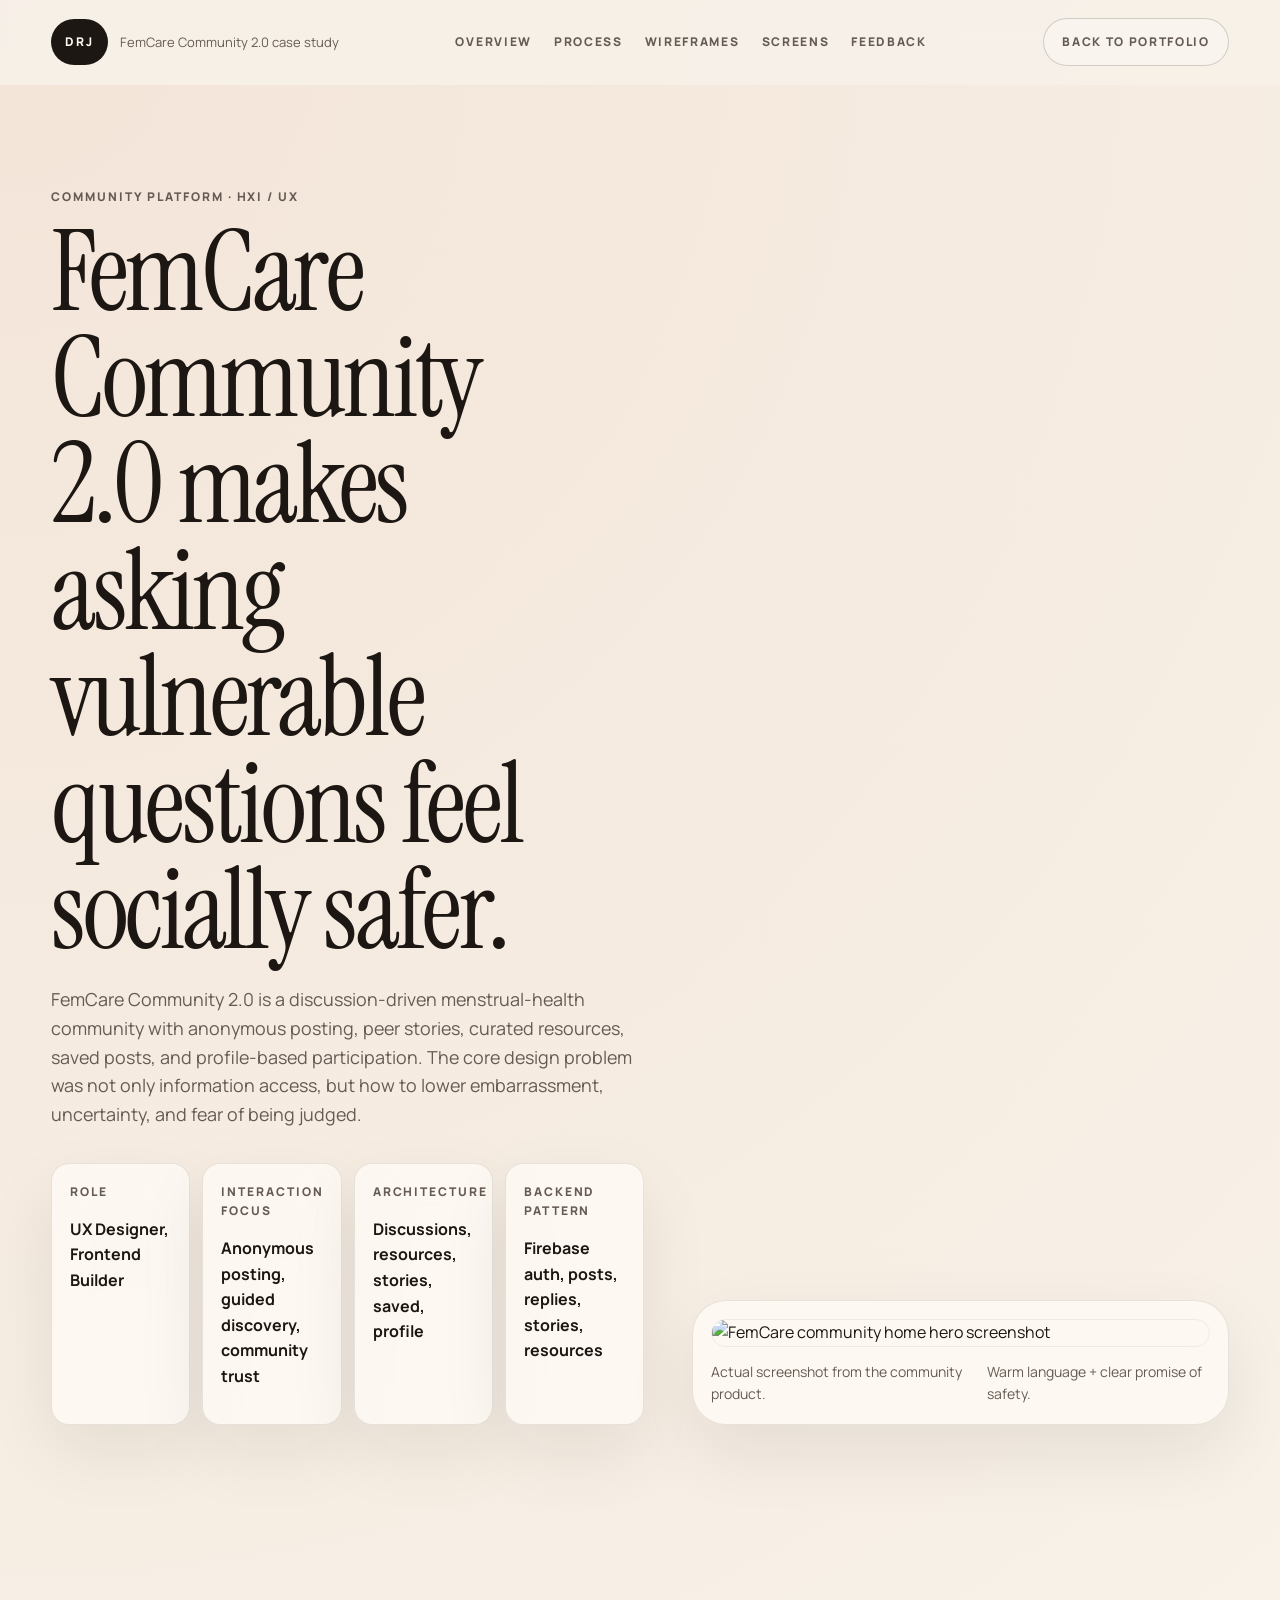
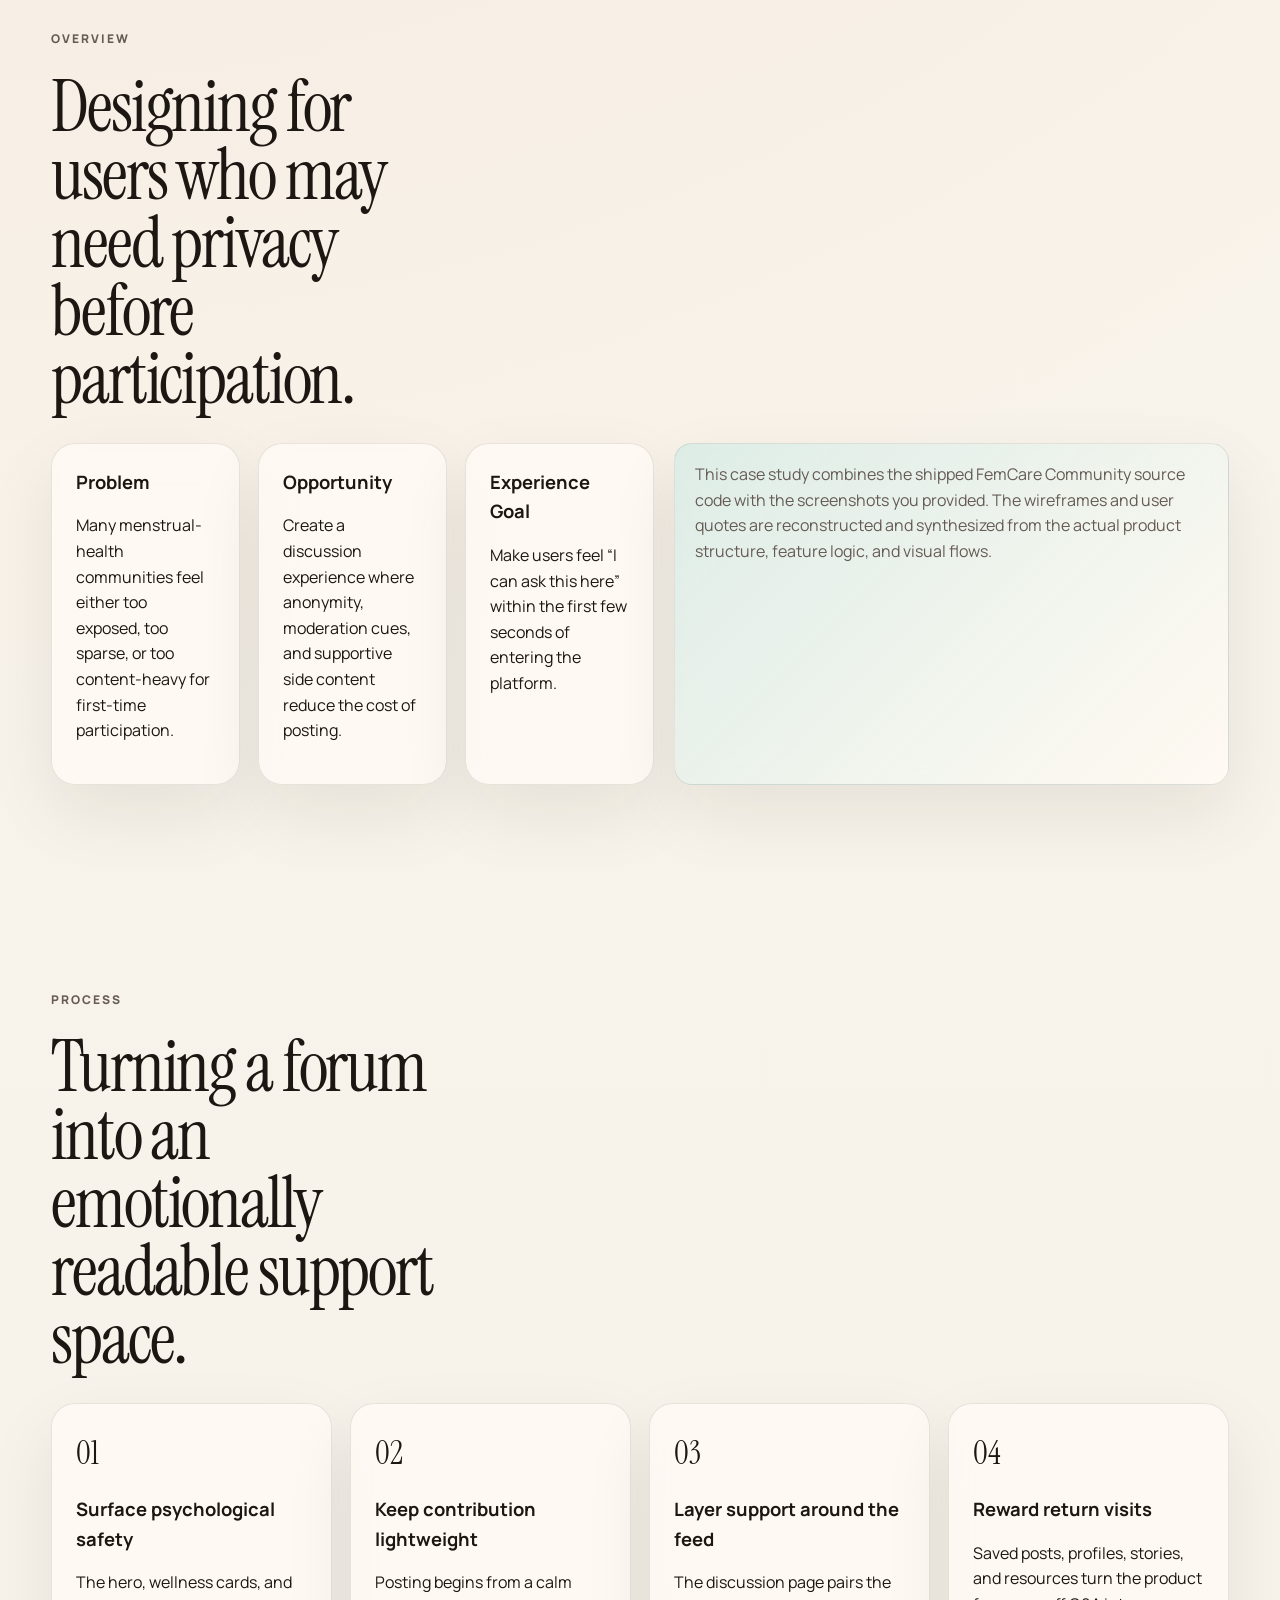
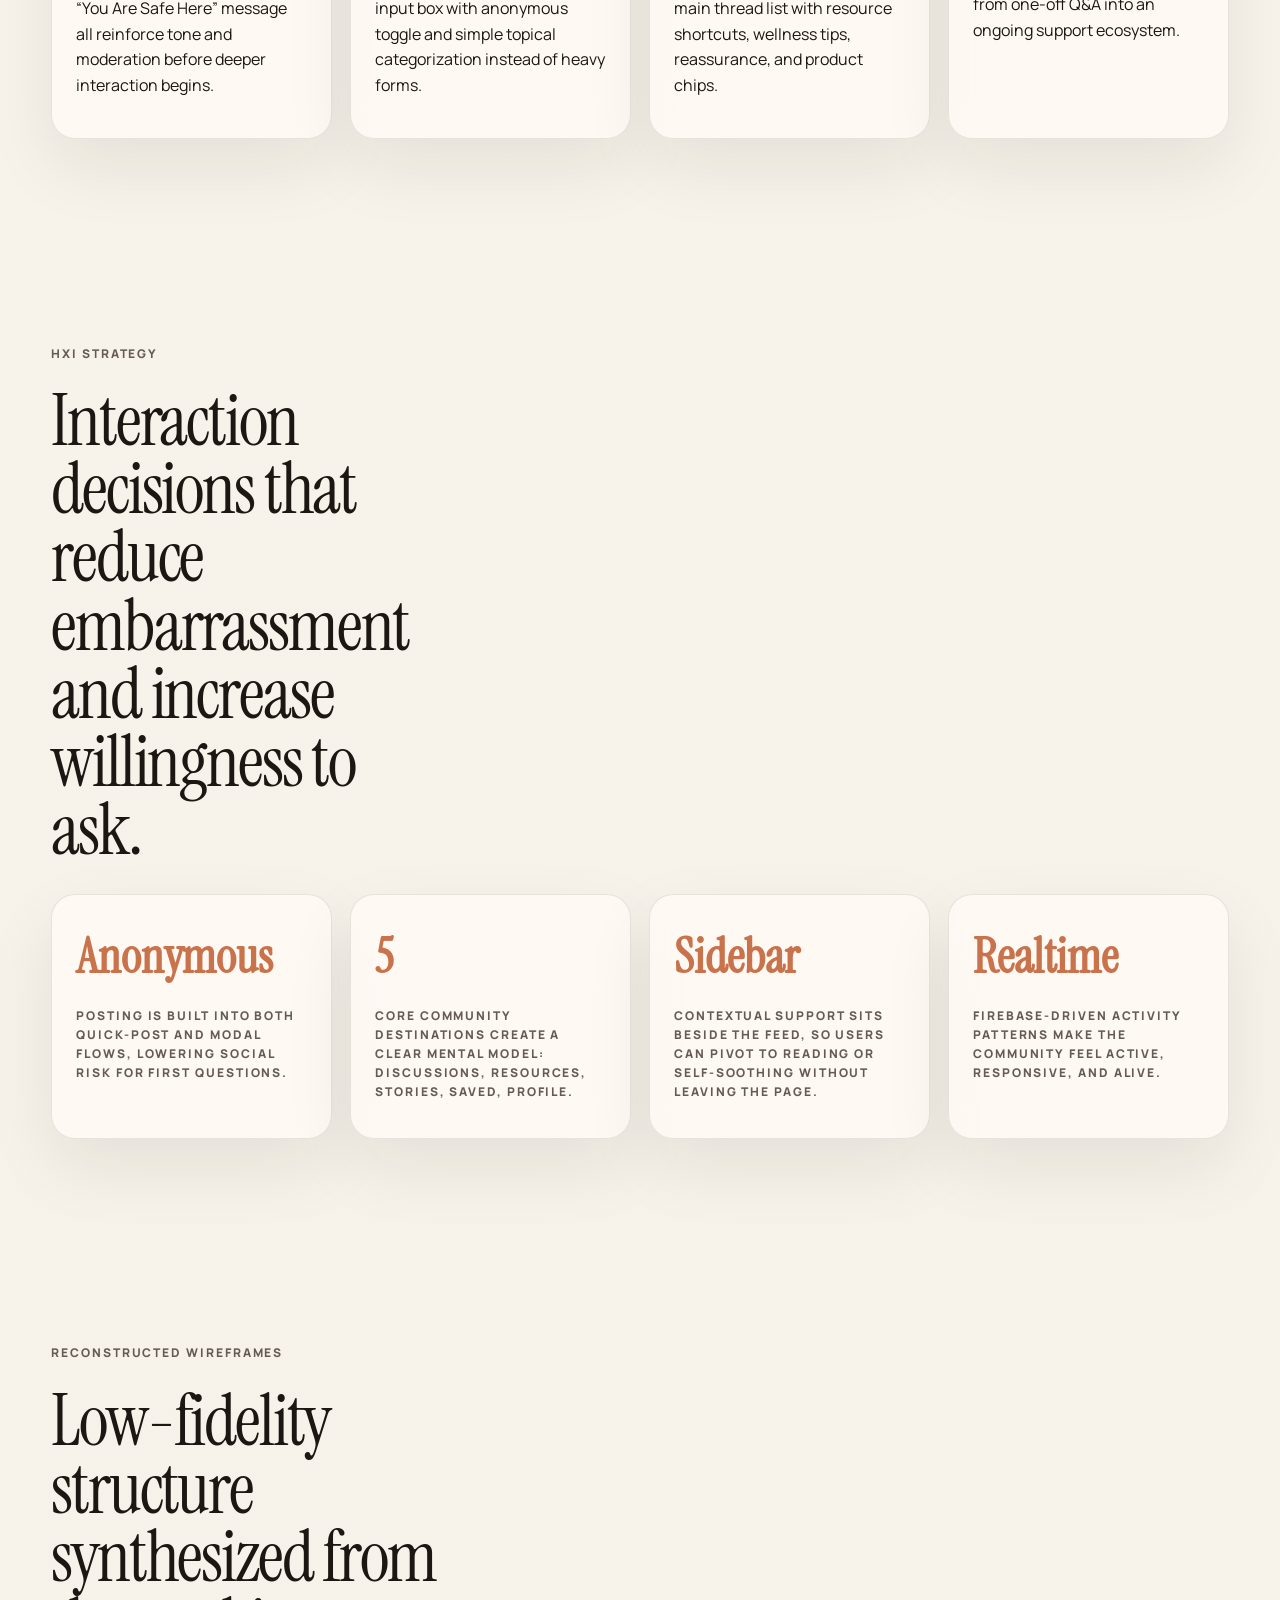
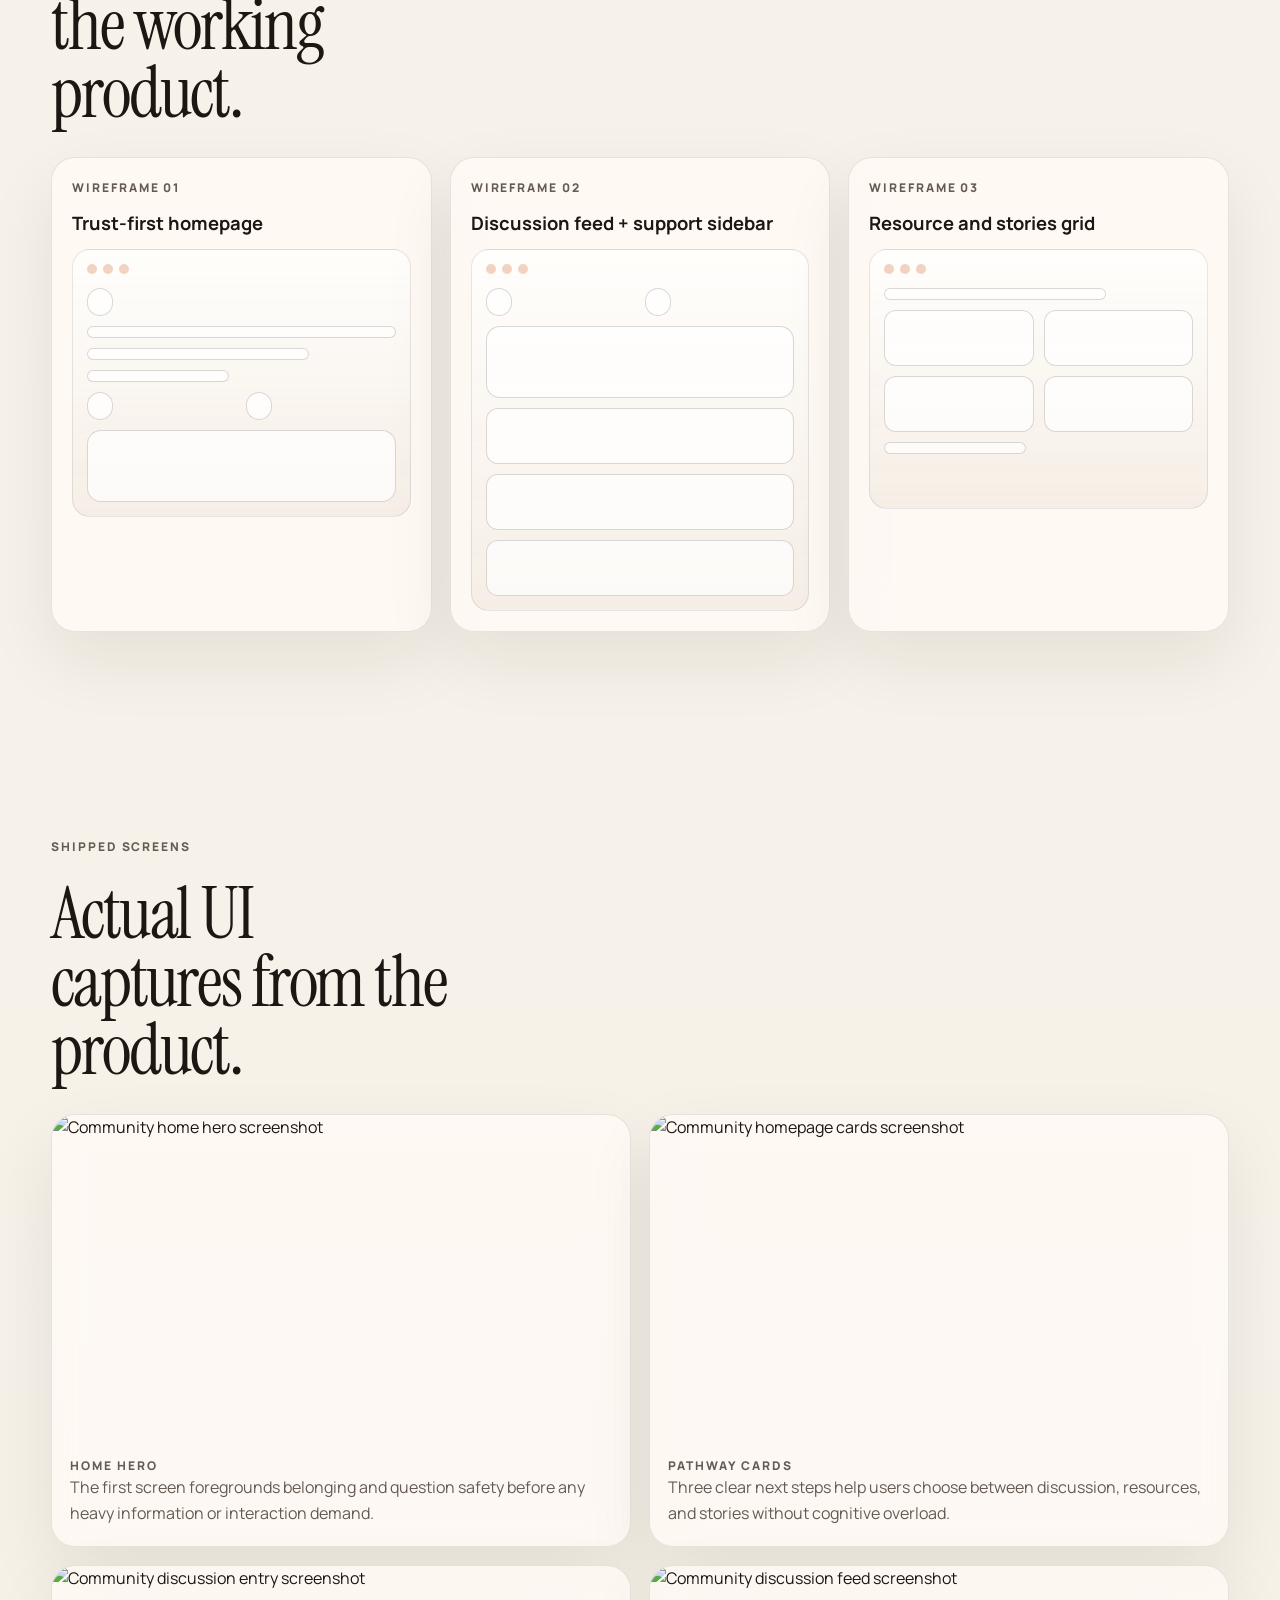
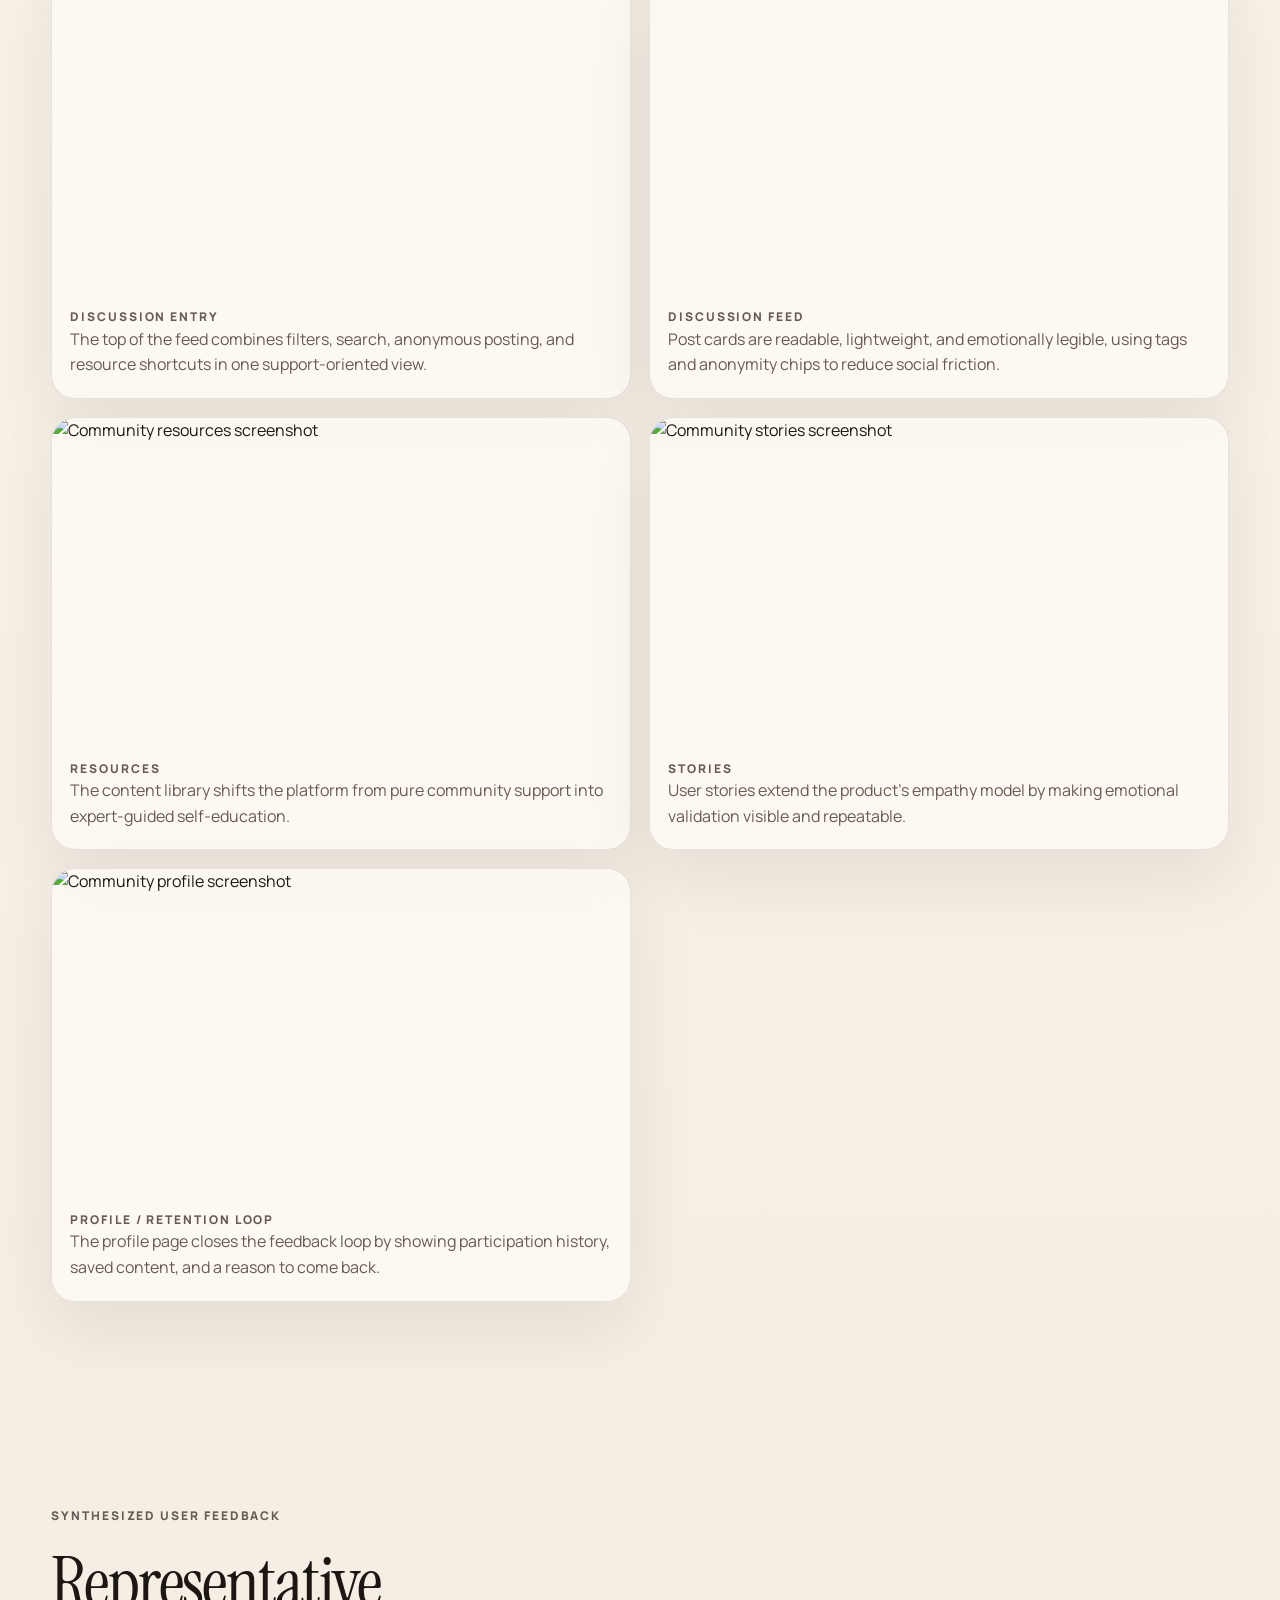
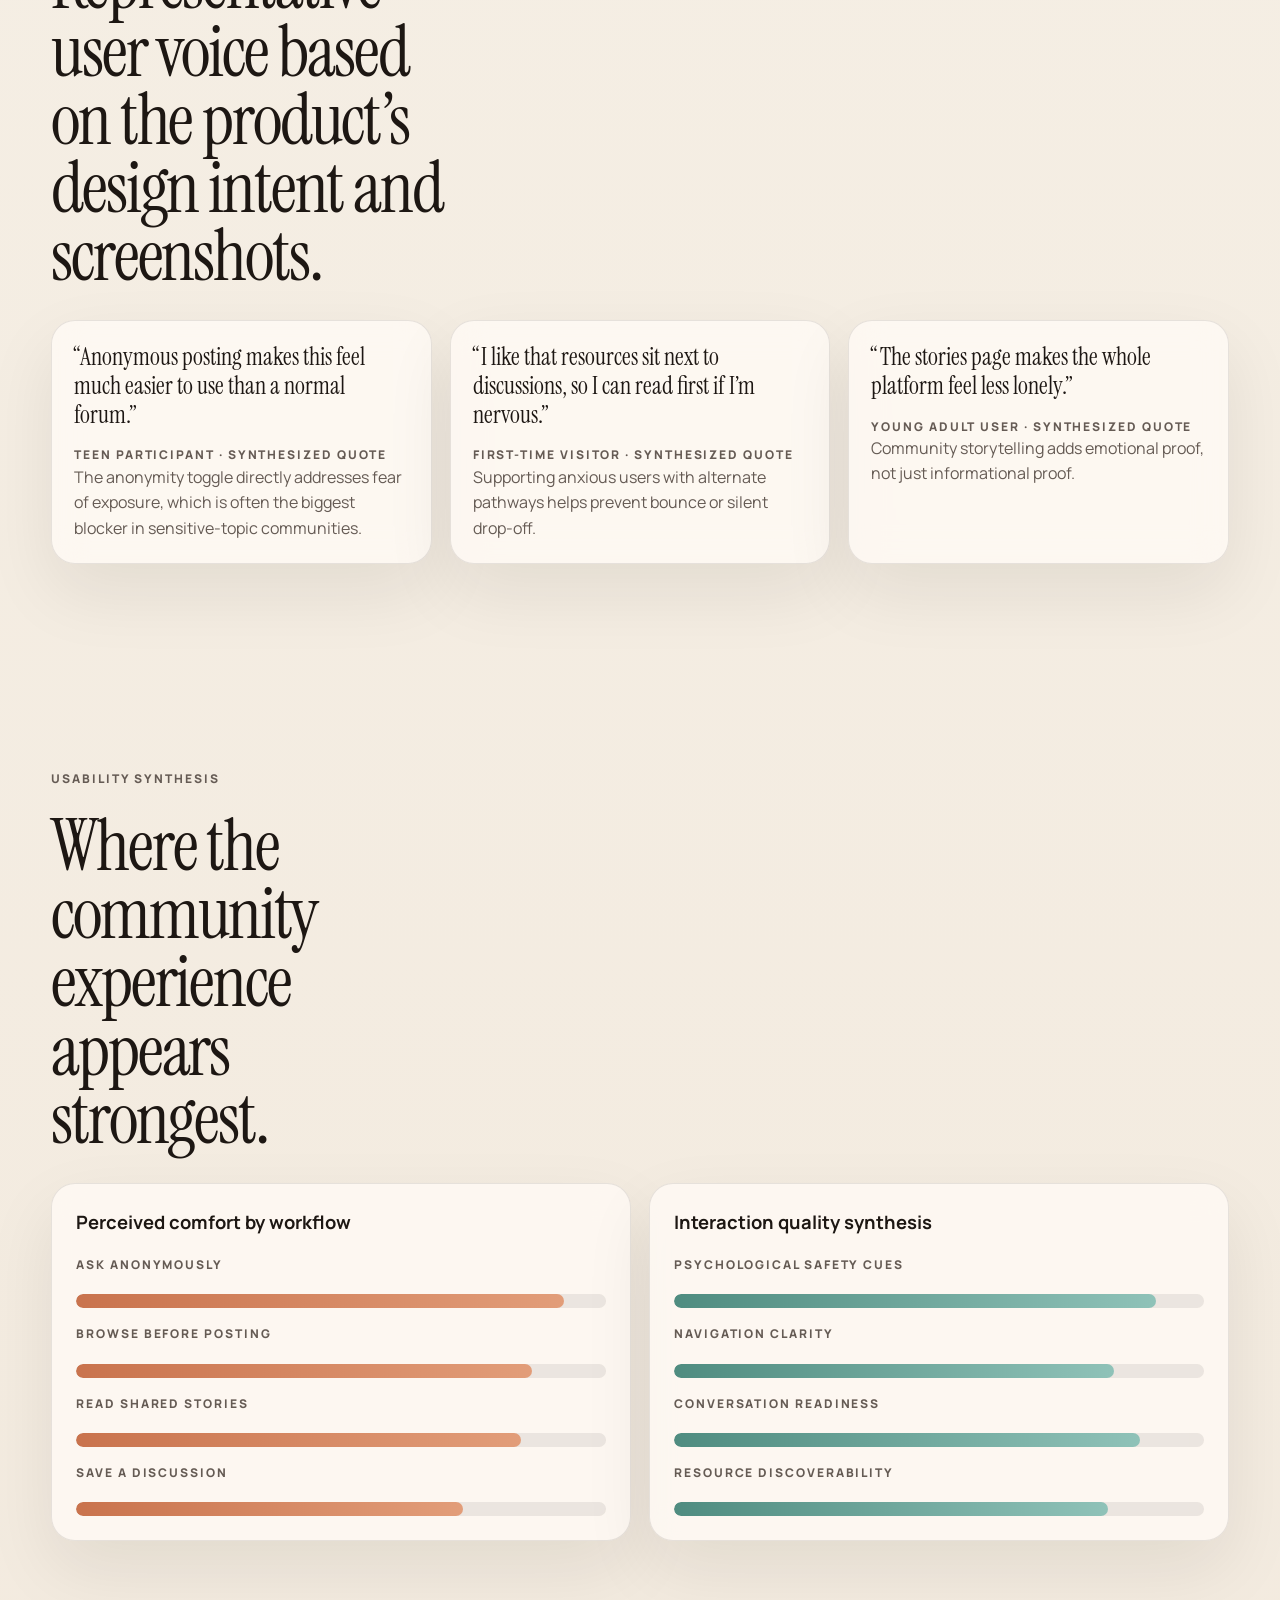
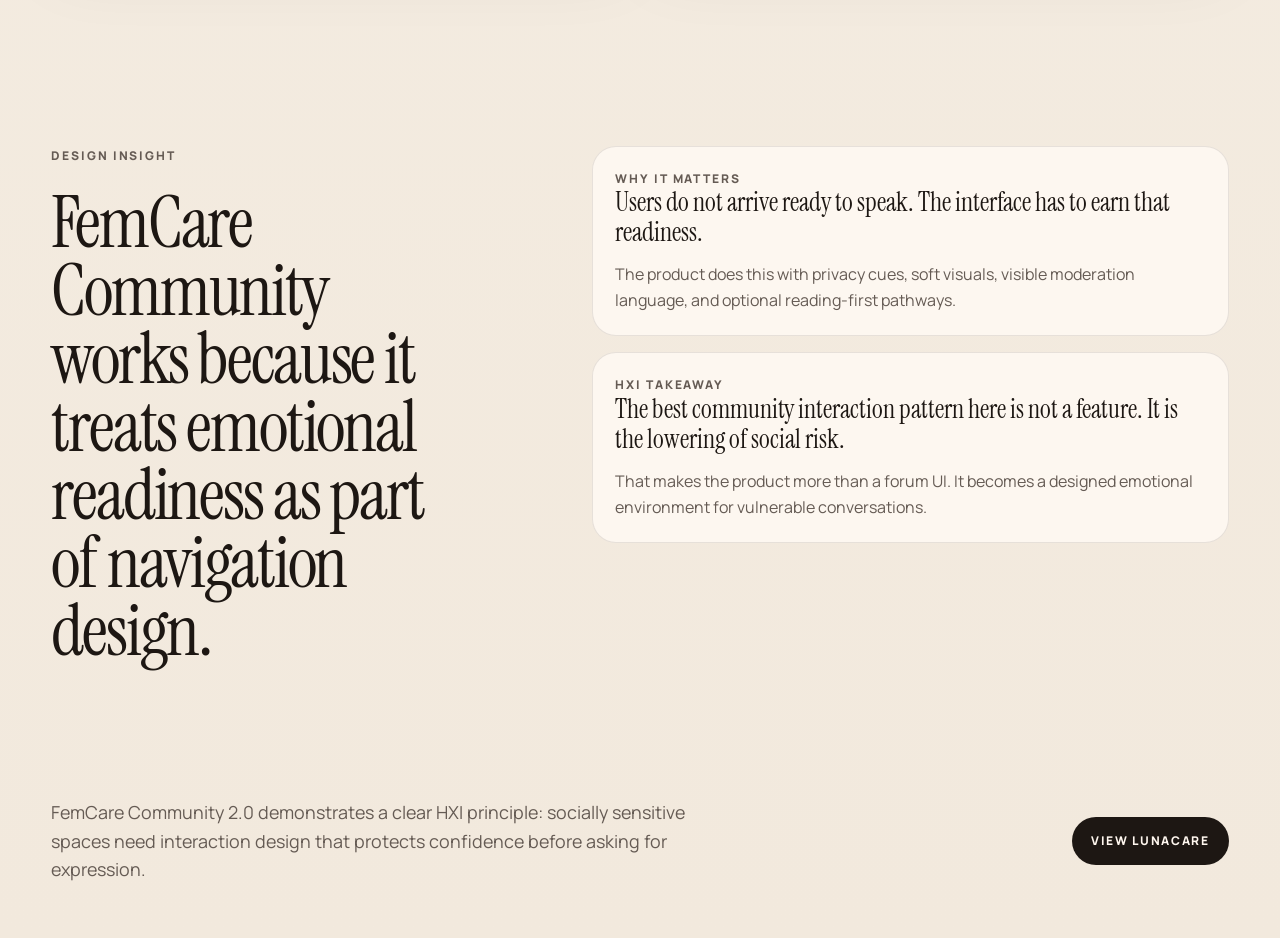
==== femcare-community-case-study.html @ d7867bdd "Add files via upload" ====
<!DOCTYPE html>
<html lang="en">
<head>
<meta charset="UTF-8">
<meta name="viewport" content="width=device-width, initial-scale=1.0">
<title>FemCare Community 2.0 Case Study</title>
<link rel="preconnect" href="https://fonts.googleapis.com">
<link rel="preconnect" href="https://fonts.gstatic.com" crossorigin>
<link href="https://fonts.googleapis.com/css2?family=Instrument+Serif:ital@0;1&family=Manrope:wght@400;500;600;700;800&display=swap" rel="stylesheet">
<link rel="stylesheet" href="case-study.css">
</head>
<body>
  <div class="page-shell">
    <header class="case-topbar" id="caseTopbar">
      <a class="case-brand" href="index.html">
        <span class="case-brand-mark">DRJ</span>
        <span>FemCare Community 2.0 case study</span>
      </a>
      <nav class="case-nav">
        <a href="#overview">Overview</a>
        <a href="#process">Process</a>
        <a href="#wireframes">Wireframes</a>
        <a href="#screens">Screens</a>
        <a href="#feedback">Feedback</a>
      </nav>
      <a class="case-home-link" href="index.html">Back to Portfolio</a>
    </header>

    <section class="case-section case-hero">
      <div class="reveal">
        <p class="eyebrow">Community Platform · HXI / UX</p>
        <h1>FemCare Community 2.0 makes asking vulnerable questions feel socially safer.</h1>
        <p class="hero-summary">
          FemCare Community 2.0 is a discussion-driven menstrual-health community with anonymous posting,
          peer stories, curated resources, saved posts, and profile-based participation. The core design problem
          was not only information access, but how to lower embarrassment, uncertainty, and fear of being judged.
        </p>
        <div class="hero-meta">
          <div class="hero-meta-card">
            <p class="meta-label">Role</p>
            <p class="meta-value">UX Designer, Frontend Builder</p>
          </div>
          <div class="hero-meta-card">
            <p class="meta-label">Interaction Focus</p>
            <p class="meta-value">Anonymous posting, guided discovery, community trust</p>
          </div>
          <div class="hero-meta-card">
            <p class="meta-label">Architecture</p>
            <p class="meta-value">Discussions, resources, stories, saved, profile</p>
          </div>
          <div class="hero-meta-card">
            <p class="meta-label">Backend Pattern</p>
            <p class="meta-value">Firebase auth, posts, replies, stories, resources</p>
          </div>
        </div>
      </div>
      <div class="hero-stage reveal">
        <img src="assets/images/community/community-home-hero.png" alt="FemCare community home hero screenshot">
        <div class="hero-stage-caption">
          <span>Actual screenshot from the community product.</span>
          <span>Warm language + clear promise of safety.</span>
        </div>
      </div>
    </section>

    <section class="case-section" id="overview">
      <div class="section-heading reveal">
        <p class="section-kicker">Overview</p>
        <h2>Designing for users who may need privacy before participation.</h2>
      </div>
      <div class="two-col">
        <div class="story-list">
          <article class="story-card reveal">
            <h3>Problem</h3>
            <p>Many menstrual-health communities feel either too exposed, too sparse, or too content-heavy for first-time participation.</p>
          </article>
          <article class="story-card reveal">
            <h3>Opportunity</h3>
            <p>Create a discussion experience where anonymity, moderation cues, and supportive side content reduce the cost of posting.</p>
          </article>
          <article class="story-card reveal">
            <h3>Experience Goal</h3>
            <p>Make users feel “I can ask this here” within the first few seconds of entering the platform.</p>
          </article>
        </div>
        <div class="note-banner reveal">
          <p>
            This case study combines the shipped FemCare Community source code with the screenshots you provided. The wireframes and user quotes are reconstructed and synthesized from the actual product structure, feature logic, and visual flows.
          </p>
        </div>
      </div>
    </section>

    <section class="case-section" id="process">
      <div class="section-heading reveal">
        <p class="section-kicker">Process</p>
        <h2>Turning a forum into an emotionally readable support space.</h2>
      </div>
      <div class="process-grid">
        <article class="process-card reveal">
          <span>01</span>
          <h3>Surface psychological safety</h3>
          <p>The hero, wellness cards, and “You Are Safe Here” message all reinforce tone and moderation before deeper interaction begins.</p>
        </article>
        <article class="process-card reveal">
          <span>02</span>
          <h3>Keep contribution lightweight</h3>
          <p>Posting begins from a calm input box with anonymous toggle and simple topical categorization instead of heavy forms.</p>
        </article>
        <article class="process-card reveal">
          <span>03</span>
          <h3>Layer support around the feed</h3>
          <p>The discussion page pairs the main thread list with resource shortcuts, wellness tips, reassurance, and product chips.</p>
        </article>
        <article class="process-card reveal">
          <span>04</span>
          <h3>Reward return visits</h3>
          <p>Saved posts, profiles, stories, and resources turn the product from one-off Q&amp;A into an ongoing support ecosystem.</p>
        </article>
      </div>
    </section>

    <section class="case-section">
      <div class="section-heading reveal">
        <p class="section-kicker">HXI Strategy</p>
        <h2>Interaction decisions that reduce embarrassment and increase willingness to ask.</h2>
      </div>
      <div class="impact-grid">
        <article class="impact-card reveal">
          <strong>Anonymous</strong>
          <p class="impact-label">Posting is built into both quick-post and modal flows, lowering social risk for first questions.</p>
        </article>
        <article class="impact-card reveal">
          <strong>5</strong>
          <p class="impact-label">Core community destinations create a clear mental model: discussions, resources, stories, saved, profile.</p>
        </article>
        <article class="impact-card reveal">
          <strong>Sidebar</strong>
          <p class="impact-label">Contextual support sits beside the feed, so users can pivot to reading or self-soothing without leaving the page.</p>
        </article>
        <article class="impact-card reveal">
          <strong>Realtime</strong>
          <p class="impact-label">Firebase-driven activity patterns make the community feel active, responsive, and alive.</p>
        </article>
      </div>
    </section>

    <section class="case-section" id="wireframes">
      <div class="section-heading reveal">
        <p class="section-kicker">Reconstructed Wireframes</p>
        <h2>Low-fidelity structure synthesized from the working product.</h2>
      </div>
      <div class="wireframe-grid">
        <article class="wireframe-card reveal">
          <p class="wireframe-label">Wireframe 01</p>
          <h3>Trust-first homepage</h3>
          <div class="wireframe-screen">
            <div class="wf-browser"><span></span><span></span><span></span></div>
            <div class="wf-stack">
              <div class="wf-chip"></div>
              <div class="wf-line lg"></div>
              <div class="wf-line md"></div>
              <div class="wf-line sm"></div>
              <div class="wf-row">
                <div class="wf-chip"></div>
                <div class="wf-chip"></div>
              </div>
              <div class="wf-block"></div>
            </div>
          </div>
        </article>
        <article class="wireframe-card reveal">
          <p class="wireframe-label">Wireframe 02</p>
          <h3>Discussion feed + support sidebar</h3>
          <div class="wireframe-screen">
            <div class="wf-browser"><span></span><span></span><span></span></div>
            <div class="wf-stack">
              <div class="wf-row">
                <div class="wf-chip"></div>
                <div class="wf-chip"></div>
              </div>
              <div class="wf-block"></div>
              <div class="wf-card-row"></div>
              <div class="wf-card-row"></div>
              <div class="wf-card-row"></div>
            </div>
          </div>
        </article>
        <article class="wireframe-card reveal">
          <p class="wireframe-label">Wireframe 03</p>
          <h3>Resource and stories grid</h3>
          <div class="wireframe-screen">
            <div class="wf-browser"><span></span><span></span><span></span></div>
            <div class="wf-stack">
              <div class="wf-line md"></div>
              <div class="wf-row">
                <div class="wf-card-row"></div>
                <div class="wf-card-row"></div>
              </div>
              <div class="wf-row">
                <div class="wf-card-row"></div>
                <div class="wf-card-row"></div>
              </div>
              <div class="wf-line sm"></div>
            </div>
          </div>
        </article>
      </div>
    </section>

    <section class="case-section" id="screens">
      <div class="section-heading reveal">
        <p class="section-kicker">Shipped Screens</p>
        <h2>Actual UI captures from the product.</h2>
      </div>
      <div class="screenshot-grid">
        <article class="screenshot-card reveal">
          <img src="assets/images/community/community-home-hero.png" alt="Community home hero screenshot">
          <div class="screenshot-caption">
            <p class="screenshot-label">Home hero</p>
            <p>The first screen foregrounds belonging and question safety before any heavy information or interaction demand.</p>
          </div>
        </article>
        <article class="screenshot-card reveal">
          <img src="assets/images/community/community-home-cards.png" alt="Community homepage cards screenshot">
          <div class="screenshot-caption">
            <p class="screenshot-label">Pathway cards</p>
            <p>Three clear next steps help users choose between discussion, resources, and stories without cognitive overload.</p>
          </div>
        </article>
        <article class="screenshot-card reveal">
          <img src="assets/images/community/community-discussions-top.png" alt="Community discussion entry screenshot">
          <div class="screenshot-caption">
            <p class="screenshot-label">Discussion entry</p>
            <p>The top of the feed combines filters, search, anonymous posting, and resource shortcuts in one support-oriented view.</p>
          </div>
        </article>
        <article class="screenshot-card reveal">
          <img src="assets/images/community/community-discussions-feed.png" alt="Community discussion feed screenshot">
          <div class="screenshot-caption">
            <p class="screenshot-label">Discussion feed</p>
            <p>Post cards are readable, lightweight, and emotionally legible, using tags and anonymity chips to reduce social friction.</p>
          </div>
        </article>
        <article class="screenshot-card reveal">
          <img src="assets/images/community/community-resources.png" alt="Community resources screenshot">
          <div class="screenshot-caption">
            <p class="screenshot-label">Resources</p>
            <p>The content library shifts the platform from pure community support into expert-guided self-education.</p>
          </div>
        </article>
        <article class="screenshot-card reveal">
          <img src="assets/images/community/community-stories.png" alt="Community stories screenshot">
          <div class="screenshot-caption">
            <p class="screenshot-label">Stories</p>
            <p>User stories extend the product’s empathy model by making emotional validation visible and repeatable.</p>
          </div>
        </article>
        <article class="screenshot-card reveal">
          <img src="assets/images/community/community-profile.png" alt="Community profile screenshot">
          <div class="screenshot-caption">
            <p class="screenshot-label">Profile / retention loop</p>
            <p>The profile page closes the feedback loop by showing participation history, saved content, and a reason to come back.</p>
          </div>
        </article>
      </div>
    </section>

    <section class="case-section" id="feedback">
      <div class="section-heading reveal">
        <p class="section-kicker">Synthesized User Feedback</p>
        <h2>Representative user voice based on the product’s design intent and screenshots.</h2>
      </div>
      <div class="feedback-grid">
        <article class="feedback-card reveal">
          <blockquote>“Anonymous posting makes this feel much easier to use than a normal forum.”</blockquote>
          <p class="feedback-role">Teen participant · synthesized quote</p>
          <p>The anonymity toggle directly addresses fear of exposure, which is often the biggest blocker in sensitive-topic communities.</p>
        </article>
        <article class="feedback-card reveal">
          <blockquote>“I like that resources sit next to discussions, so I can read first if I’m nervous.”</blockquote>
          <p class="feedback-role">First-time visitor · synthesized quote</p>
          <p>Supporting anxious users with alternate pathways helps prevent bounce or silent drop-off.</p>
        </article>
        <article class="feedback-card reveal">
          <blockquote>“The stories page makes the whole platform feel less lonely.”</blockquote>
          <p class="feedback-role">Young adult user · synthesized quote</p>
          <p>Community storytelling adds emotional proof, not just informational proof.</p>
        </article>
      </div>
    </section>

    <section class="case-section">
      <div class="section-heading reveal">
        <p class="section-kicker">Usability Synthesis</p>
        <h2>Where the community experience appears strongest.</h2>
      </div>
      <div class="chart-grid">
        <article class="chart-card reveal">
          <h3>Perceived comfort by workflow</h3>
          <div class="chart-bars">
            <div class="chart-row">
              <div class="chart-label">Ask anonymously</div>
              <div class="chart-track"><div class="chart-fill" style="width: 92%"></div></div>
            </div>
            <div class="chart-row">
              <div class="chart-label">Browse before posting</div>
              <div class="chart-track"><div class="chart-fill" style="width: 86%"></div></div>
            </div>
            <div class="chart-row">
              <div class="chart-label">Read shared stories</div>
              <div class="chart-track"><div class="chart-fill" style="width: 84%"></div></div>
            </div>
            <div class="chart-row">
              <div class="chart-label">Save a discussion</div>
              <div class="chart-track"><div class="chart-fill" style="width: 73%"></div></div>
            </div>
          </div>
        </article>
        <article class="chart-card reveal">
          <h3>Interaction quality synthesis</h3>
          <div class="chart-bars">
            <div class="chart-row">
              <div class="chart-label">Psychological safety cues</div>
              <div class="chart-track"><div class="chart-fill mint" style="width: 91%"></div></div>
            </div>
            <div class="chart-row">
              <div class="chart-label">Navigation clarity</div>
              <div class="chart-track"><div class="chart-fill mint" style="width: 83%"></div></div>
            </div>
            <div class="chart-row">
              <div class="chart-label">Conversation readiness</div>
              <div class="chart-track"><div class="chart-fill mint" style="width: 88%"></div></div>
            </div>
            <div class="chart-row">
              <div class="chart-label">Resource discoverability</div>
              <div class="chart-track"><div class="chart-fill mint" style="width: 82%"></div></div>
            </div>
          </div>
        </article>
      </div>
    </section>

    <section class="case-section">
      <div class="quote-wall">
        <div class="section-heading reveal">
          <p class="section-kicker">Design Insight</p>
          <h2>FemCare Community works because it treats emotional readiness as part of navigation design.</h2>
        </div>
        <div class="quote-stack">
          <div class="quote-card reveal">
            <p class="quote-label">Why it matters</p>
            <blockquote>Users do not arrive ready to speak. The interface has to earn that readiness.</blockquote>
            <p>The product does this with privacy cues, soft visuals, visible moderation language, and optional reading-first pathways.</p>
          </div>
          <div class="quote-card reveal">
            <p class="quote-label">HXI Takeaway</p>
            <blockquote>The best community interaction pattern here is not a feature. It is the lowering of social risk.</blockquote>
            <p>That makes the product more than a forum UI. It becomes a designed emotional environment for vulnerable conversations.</p>
          </div>
        </div>
      </div>
    </section>

    <div class="footer-back">
      <p class="hero-summary" style="margin:0;">FemCare Community 2.0 demonstrates a clear HXI principle: socially sensitive spaces need interaction design that protects confidence before asking for expression.</p>
      <a class="case-home-link" href="lunacare-case-study.html">View LunaCare</a>
    </div>
  </div>

  <script src="case-study.js"></script>
</body>
</html>
---- case-study.css ----
:root {
  --bg: #f7f2e9;
  --surface: rgba(255, 251, 245, 0.8);
  --surface-strong: #fffaf2;
  --text: #1d1713;
  --text-soft: #655b54;
  --line: rgba(29, 23, 19, 0.1);
  --line-strong: rgba(29, 23, 19, 0.18);
  --accent: #c9734d;
  --accent-soft: #f2d3c1;
  --mint: #d6ebe6;
  --mint-strong: #4f8c80;
  --shadow: 0 28px 70px rgba(28, 21, 17, 0.08);
  --radius-xl: 34px;
  --radius-lg: 24px;
  --radius-md: 18px;
  --serif: "Instrument Serif", Georgia, serif;
  --sans: "Manrope", system-ui, sans-serif;
  --gutter: clamp(18px, 4vw, 52px);
  --max: 1240px;
  --transition: 220ms cubic-bezier(0.2, 0.8, 0.2, 1);
}

*,
*::before,
*::after {
  box-sizing: border-box;
}

html {
  scroll-behavior: smooth;
}

body {
  margin: 0;
  font-family: var(--sans);
  background:
    radial-gradient(circle at top left, rgba(201, 115, 77, 0.12), transparent 22%),
    linear-gradient(180deg, #f9f4eb 0%, var(--bg) 55%, #f2e9dd 100%);
  color: var(--text);
  line-height: 1.6;
  -webkit-font-smoothing: antialiased;
}

a {
  color: inherit;
  text-decoration: none;
}

img {
  display: block;
  max-width: 100%;
}

.page-shell {
  width: min(100%, 1440px);
  margin: 0 auto;
}

.case-topbar {
  position: sticky;
  top: 0;
  z-index: 50;
  display: flex;
  align-items: center;
  justify-content: space-between;
  gap: 18px;
  padding: 18px var(--gutter);
  border-bottom: 1px solid transparent;
  background: rgba(247, 242, 233, 0.86);
  backdrop-filter: blur(16px);
  transition: border-color var(--transition), background var(--transition);
}

.case-topbar.scrolled {
  border-color: var(--line);
  background: rgba(247, 242, 233, 0.95);
}

.case-brand {
  display: inline-flex;
  align-items: center;
  gap: 12px;
  font-size: 13px;
  color: var(--text-soft);
}

.case-brand-mark {
  display: inline-flex;
  align-items: center;
  justify-content: center;
  min-width: 46px;
  height: 46px;
  padding: 0 14px;
  border-radius: 999px;
  background: var(--text);
  color: #fff8ef;
  font-size: 12px;
  font-weight: 800;
  letter-spacing: 0.16em;
  text-transform: uppercase;
}

.case-nav {
  display: flex;
  align-items: center;
  gap: 22px;
}

.case-nav a,
.case-home-link {
  font-size: 12px;
  font-weight: 800;
  letter-spacing: 0.14em;
  text-transform: uppercase;
  color: var(--text-soft);
}

.case-home-link {
  display: inline-flex;
  align-items: center;
  justify-content: center;
  min-height: 48px;
  padding: 0 18px;
  border-radius: 999px;
  border: 1px solid var(--line-strong);
  background: rgba(255,255,255,0.25);
}

.case-section {
  padding: clamp(54px, 8vw, 108px) var(--gutter);
}

.case-hero {
  display: grid;
  grid-template-columns: minmax(0, 1.05fr) minmax(320px, 0.95fr);
  gap: clamp(24px, 4vw, 48px);
  align-items: end;
  min-height: calc(100vh - 86px);
}

.eyebrow,
.meta-label,
.quote-label,
.section-kicker,
.screenshot-label,
.wireframe-label,
.feedback-role,
.impact-label,
.chart-label {
  margin: 0 0 12px;
  font-size: 12px;
  font-weight: 800;
  letter-spacing: 0.16em;
  text-transform: uppercase;
  color: var(--text-soft);
}

.case-hero h1,
.section-heading h2,
.wireframe-intro h2,
.quote-wall h2 {
  margin: 0;
  font-family: var(--serif);
  font-weight: 400;
  line-height: 0.95;
  letter-spacing: -0.03em;
}

.case-hero h1 {
  max-width: 10ch;
  font-size: clamp(3.4rem, 9vw, 7rem);
}

.hero-summary {
  max-width: 62ch;
  margin-top: 22px;
  font-size: clamp(1rem, 1.6vw, 1.12rem);
  color: var(--text-soft);
}

.hero-meta {
  display: grid;
  grid-template-columns: repeat(4, minmax(0, 1fr));
  gap: 12px;
  margin-top: 34px;
}

.hero-meta-card,
.hero-stage,
.impact-card,
.story-card,
.process-card,
.feedback-card,
.chart-card,
.wireframe-card,
.screenshot-card,
.note-banner {
  border: 1px solid var(--line);
  background: var(--surface);
  backdrop-filter: blur(16px);
  box-shadow: var(--shadow);
}

.hero-meta-card {
  padding: 18px;
  border-radius: var(--radius-md);
}

.meta-value {
  font-size: 1rem;
  font-weight: 700;
}

.hero-stage {
  padding: 18px;
  border-radius: var(--radius-xl);
}

.hero-stage img {
  border-radius: calc(var(--radius-xl) - 8px);
  border: 1px solid rgba(29, 23, 19, 0.06);
}

.hero-stage-caption {
  display: flex;
  justify-content: space-between;
  gap: 12px;
  margin-top: 14px;
  color: var(--text-soft);
  font-size: 14px;
}

.section-heading {
  display: grid;
  gap: 12px;
  margin-bottom: 30px;
}

.section-heading h2 {
  max-width: 12ch;
  font-size: clamp(2.6rem, 5.6vw, 4.8rem);
}

.two-col {
  display: grid;
  grid-template-columns: minmax(0, 1fr) minmax(280px, 0.92fr);
  gap: 20px;
}

.story-card,
.process-card,
.feedback-card,
.chart-card,
.wireframe-card,
.screenshot-card,
.impact-card {
  border-radius: var(--radius-lg);
}

.story-card,
.process-card,
.chart-card,
.impact-card {
  padding: 24px;
}

.story-list,
.process-grid,
.feedback-grid,
.impact-grid,
.chart-grid,
.wireframe-grid,
.screenshot-grid {
  display: grid;
  gap: 18px;
}

.story-list {
  grid-template-columns: repeat(3, minmax(0, 1fr));
}

.story-card h3,
.process-card h3,
.feedback-card h3,
.wireframe-card h3,
.chart-card h3,
.impact-card h3 {
  margin: 0 0 10px;
  font-size: 1.15rem;
}

.process-grid {
  grid-template-columns: repeat(4, minmax(0, 1fr));
}

.process-card span {
  display: inline-flex;
  margin-bottom: 16px;
  font-family: var(--serif);
  font-size: 2rem;
}

.note-banner {
  padding: 18px 20px;
  border-radius: 18px;
  background: linear-gradient(135deg, rgba(214, 235, 230, 0.78), rgba(255, 250, 242, 0.92));
}

.note-banner p {
  margin: 0;
  color: var(--text-soft);
}

.wireframe-grid {
  grid-template-columns: repeat(3, minmax(0, 1fr));
}

.wireframe-card {
  padding: 20px;
}

.wireframe-screen {
  min-height: 260px;
  padding: 14px;
  border-radius: 18px;
  border: 1px solid var(--line);
  background: linear-gradient(180deg, rgba(255,255,255,0.72), rgba(240, 232, 220, 0.6));
}

.wf-browser {
  display: flex;
  gap: 6px;
  margin-bottom: 14px;
}

.wf-browser span {
  width: 10px;
  height: 10px;
  border-radius: 50%;
  background: var(--accent-soft);
}

.wf-block,
.wf-line,
.wf-chip,
.wf-card-row {
  border: 1px solid rgba(29, 23, 19, 0.16);
  background: rgba(255,255,255,0.72);
}

.wf-block {
  border-radius: 14px;
  min-height: 72px;
}

.wf-line {
  height: 12px;
  border-radius: 999px;
}

.wf-line.lg { width: 100%; }
.wf-line.md { width: 72%; }
.wf-line.sm { width: 46%; }

.wf-stack,
.wf-row {
  display: grid;
  gap: 10px;
}

.wf-row {
  grid-template-columns: 1fr 1fr;
}

.wf-chip {
  display: inline-flex;
  min-height: 28px;
  border-radius: 999px;
  padding: 0 12px;
  align-items: center;
  width: fit-content;
}

.wf-card-row {
  min-height: 56px;
  border-radius: 12px;
}

.screenshot-grid {
  grid-template-columns: repeat(2, minmax(0, 1fr));
}

.screenshot-card {
  overflow: hidden;
}

.screenshot-card img {
  width: 100%;
  aspect-ratio: 16 / 9;
  object-fit: cover;
}

.screenshot-caption {
  padding: 16px 18px 20px;
}

.screenshot-caption p {
  margin: 0;
  color: var(--text-soft);
}

.feedback-grid {
  grid-template-columns: repeat(3, minmax(0, 1fr));
}

.feedback-card {
  padding: 22px;
}

.feedback-card blockquote {
  margin: 0 0 16px;
  font-family: var(--serif);
  font-size: 1.5rem;
  line-height: 1.2;
}

.feedback-card p {
  margin: 0;
  color: var(--text-soft);
}

.impact-grid {
  grid-template-columns: repeat(4, minmax(0, 1fr));
}

.impact-card strong {
  display: block;
  margin-bottom: 10px;
  font-family: var(--serif);
  font-size: clamp(2rem, 4vw, 3rem);
  color: var(--accent);
}

.chart-grid {
  grid-template-columns: repeat(2, minmax(0, 1fr));
}

.chart-bars {
  display: grid;
  gap: 16px;
  margin-top: 18px;
}

.chart-row {
  display: grid;
  gap: 8px;
}

.chart-track {
  position: relative;
  overflow: hidden;
  height: 14px;
  border-radius: 999px;
  background: rgba(29, 23, 19, 0.08);
}

.chart-fill {
  height: 100%;
  border-radius: 999px;
  background: linear-gradient(90deg, var(--accent), #e29d79);
}

.chart-fill.mint {
  background: linear-gradient(90deg, var(--mint-strong), #8fc2b8);
}

.quote-wall {
  display: grid;
  grid-template-columns: minmax(0, 0.9fr) minmax(0, 1.1fr);
  gap: 20px;
  align-items: start;
}

.quote-stack {
  display: grid;
  gap: 16px;
}

.quote-card {
  padding: 22px;
  border-radius: var(--radius-lg);
  border: 1px solid var(--line);
  background: rgba(255, 250, 244, 0.84);
}

.quote-card blockquote {
  margin: 0 0 14px;
  font-family: var(--serif);
  font-size: 1.6rem;
  line-height: 1.18;
}

.quote-card p {
  margin: 0;
  color: var(--text-soft);
}

.footer-back {
  display: flex;
  align-items: center;
  justify-content: space-between;
  gap: 14px;
  padding: 0 var(--gutter) 54px;
}

.footer-back .case-home-link {
  background: var(--text);
  color: #fff7ef;
  border-color: transparent;
}

.reveal {
  opacity: 0;
  transform: translateY(24px);
  transition: opacity 700ms ease, transform 700ms ease;
}

.reveal.visible {
  opacity: 1;
  transform: translateY(0);
}

@media (hover: hover) and (pointer: fine) {
  body {
    cursor: none;
  }

  a,
  button {
    cursor: none;
  }

  .cursor-dot {
    position: fixed;
    top: 0;
    left: 0;
    width: 18px;
    height: 18px;
    border-radius: 50%;
    background: var(--text);
    pointer-events: none;
    z-index: 120;
    opacity: 0;
    transform: translate(-50%, -50%);
    transition: opacity 180ms ease, transform 180ms ease, background 180ms ease;
    mix-blend-mode: multiply;
  }

  body.cursor-ready .cursor-dot {
    opacity: 1;
  }

  body.cursor-hover .cursor-dot {
    transform: translate(-50%, -50%) scale(1.35);
    background: var(--accent);
  }
}

@media (max-width: 1080px) {
  .case-hero,
  .two-col,
  .quote-wall,
  .chart-grid {
    grid-template-columns: 1fr;
  }

  .hero-meta,
  .process-grid,
  .story-list,
  .wireframe-grid,
  .feedback-grid,
  .impact-grid,
  .screenshot-grid {
    grid-template-columns: repeat(2, minmax(0, 1fr));
  }
}

@media (max-width: 820px) {
  .case-nav {
    display: none;
  }

  .hero-meta,
  .process-grid,
  .story-list,
  .wireframe-grid,
  .feedback-grid,
  .impact-grid,
  .screenshot-grid,
  .chart-grid {
    grid-template-columns: 1fr;
  }

  .case-hero {
    min-height: auto;
  }

  .footer-back {
    flex-direction: column;
    align-items: stretch;
  }
}
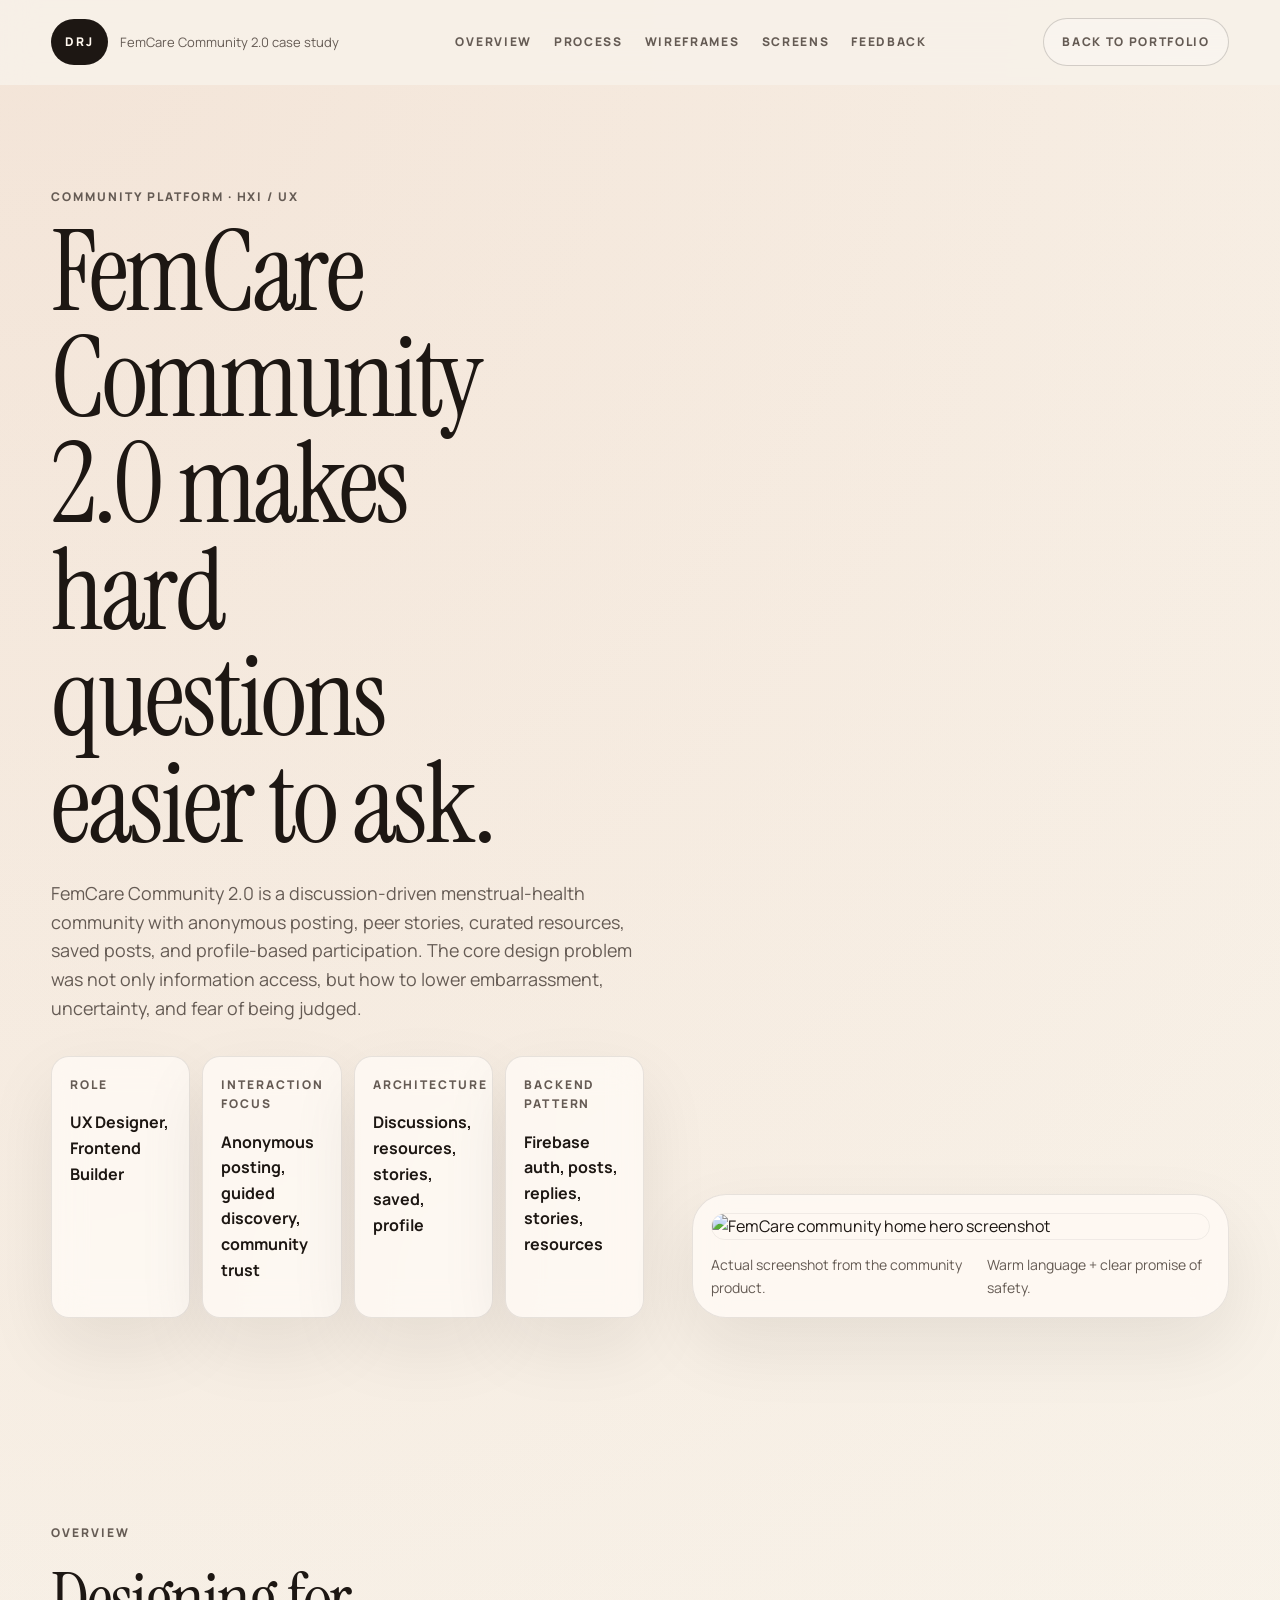
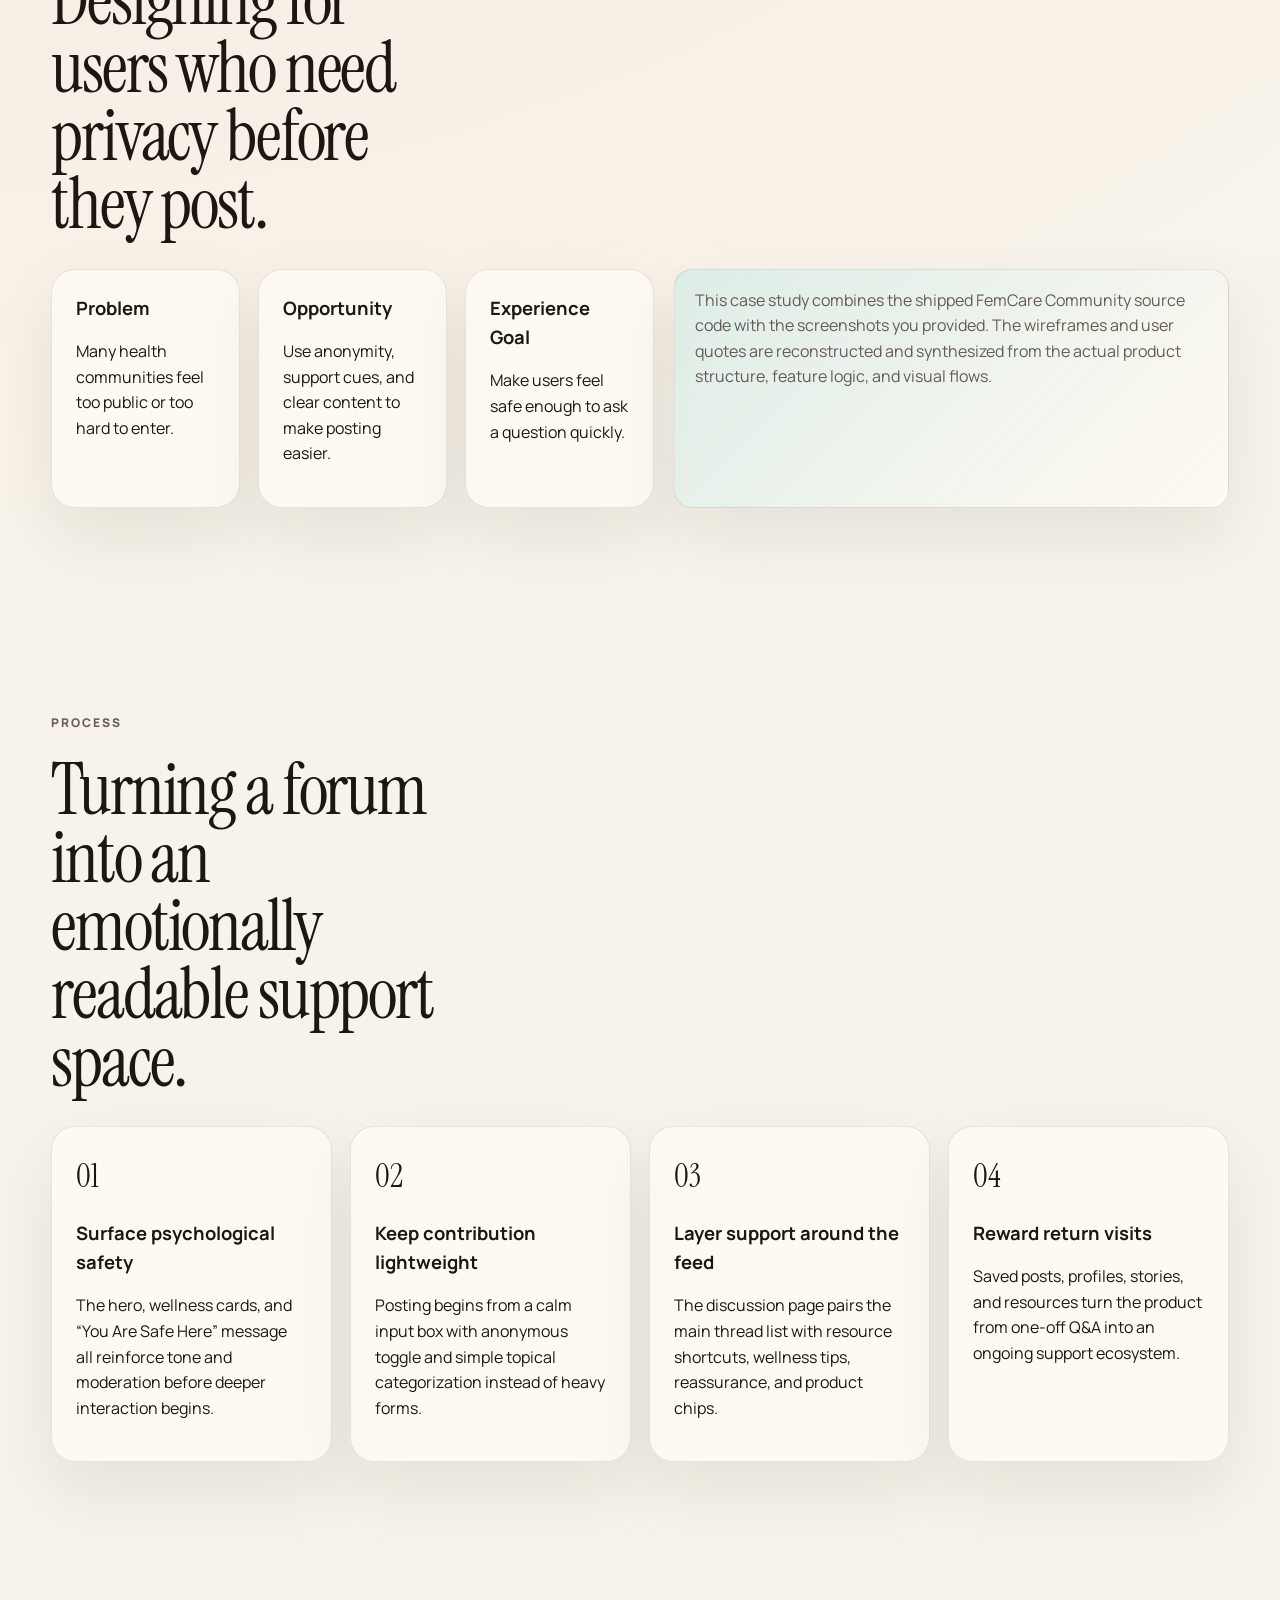
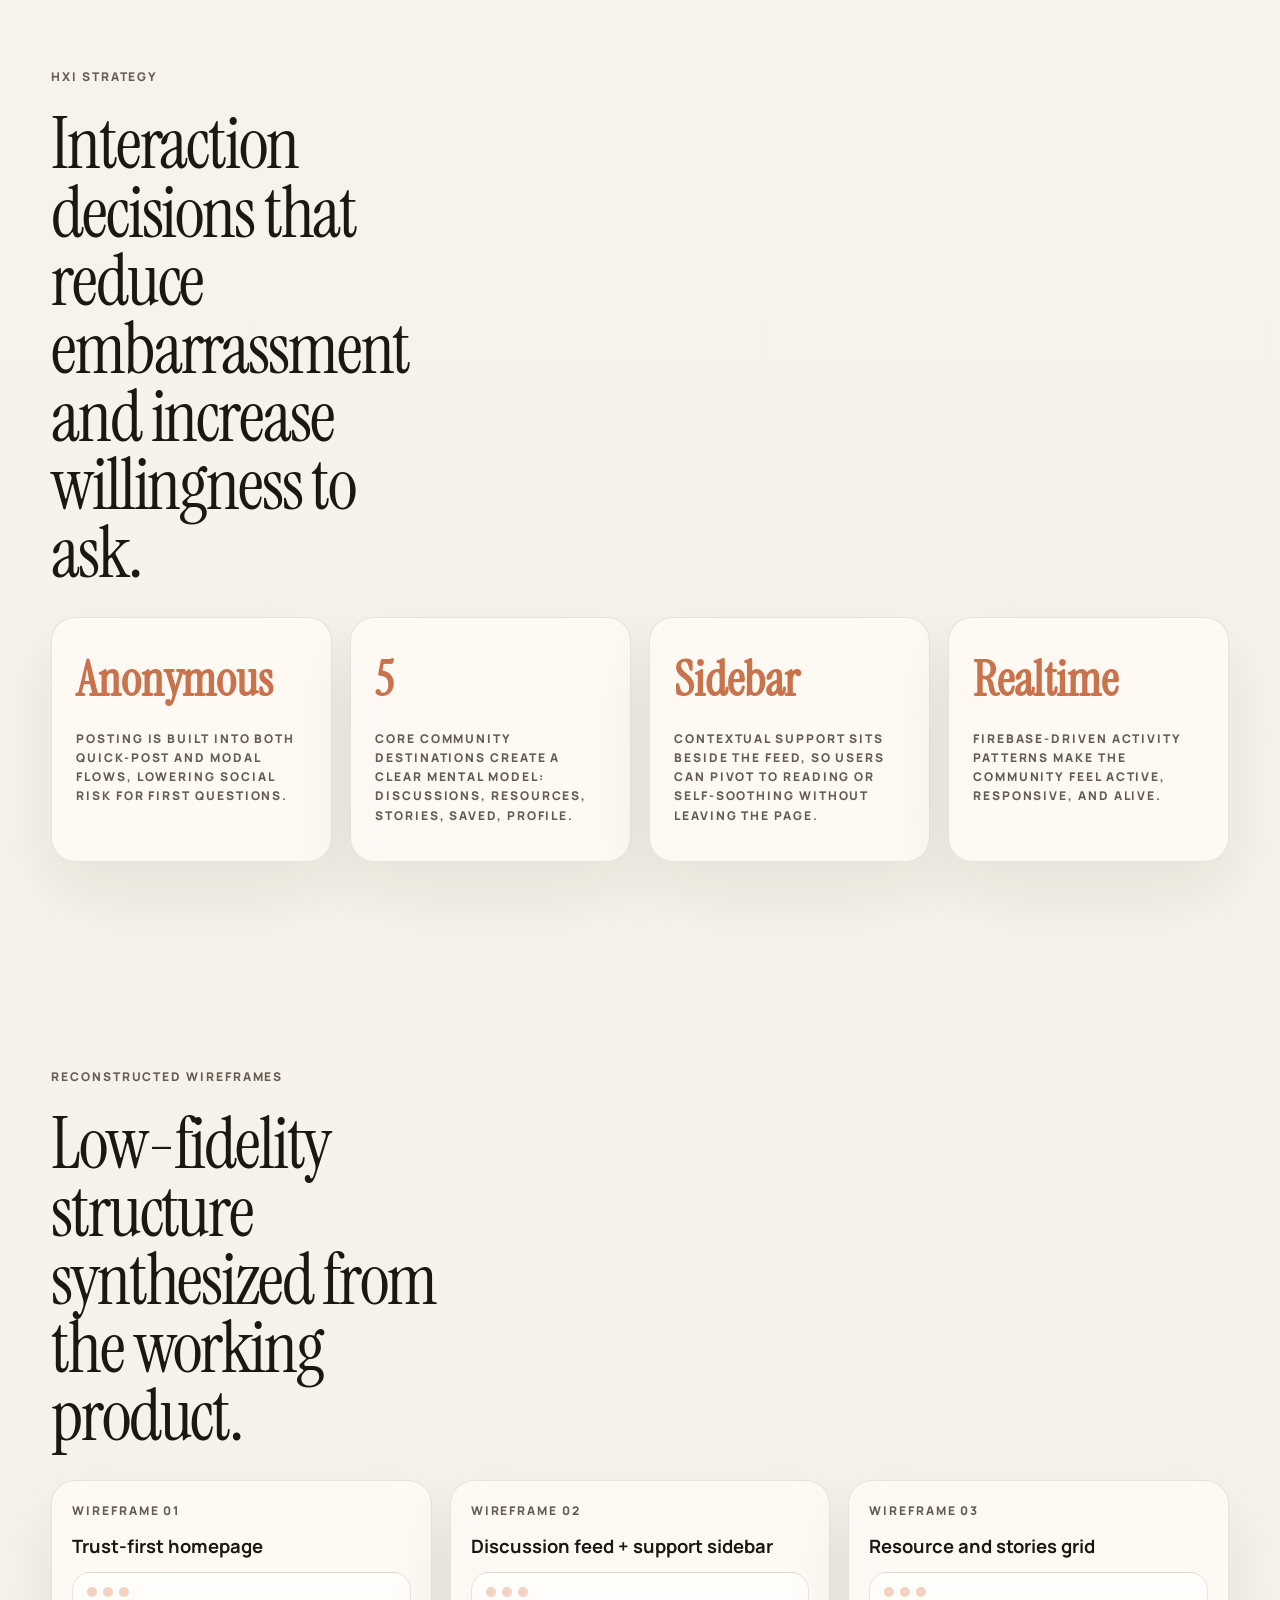
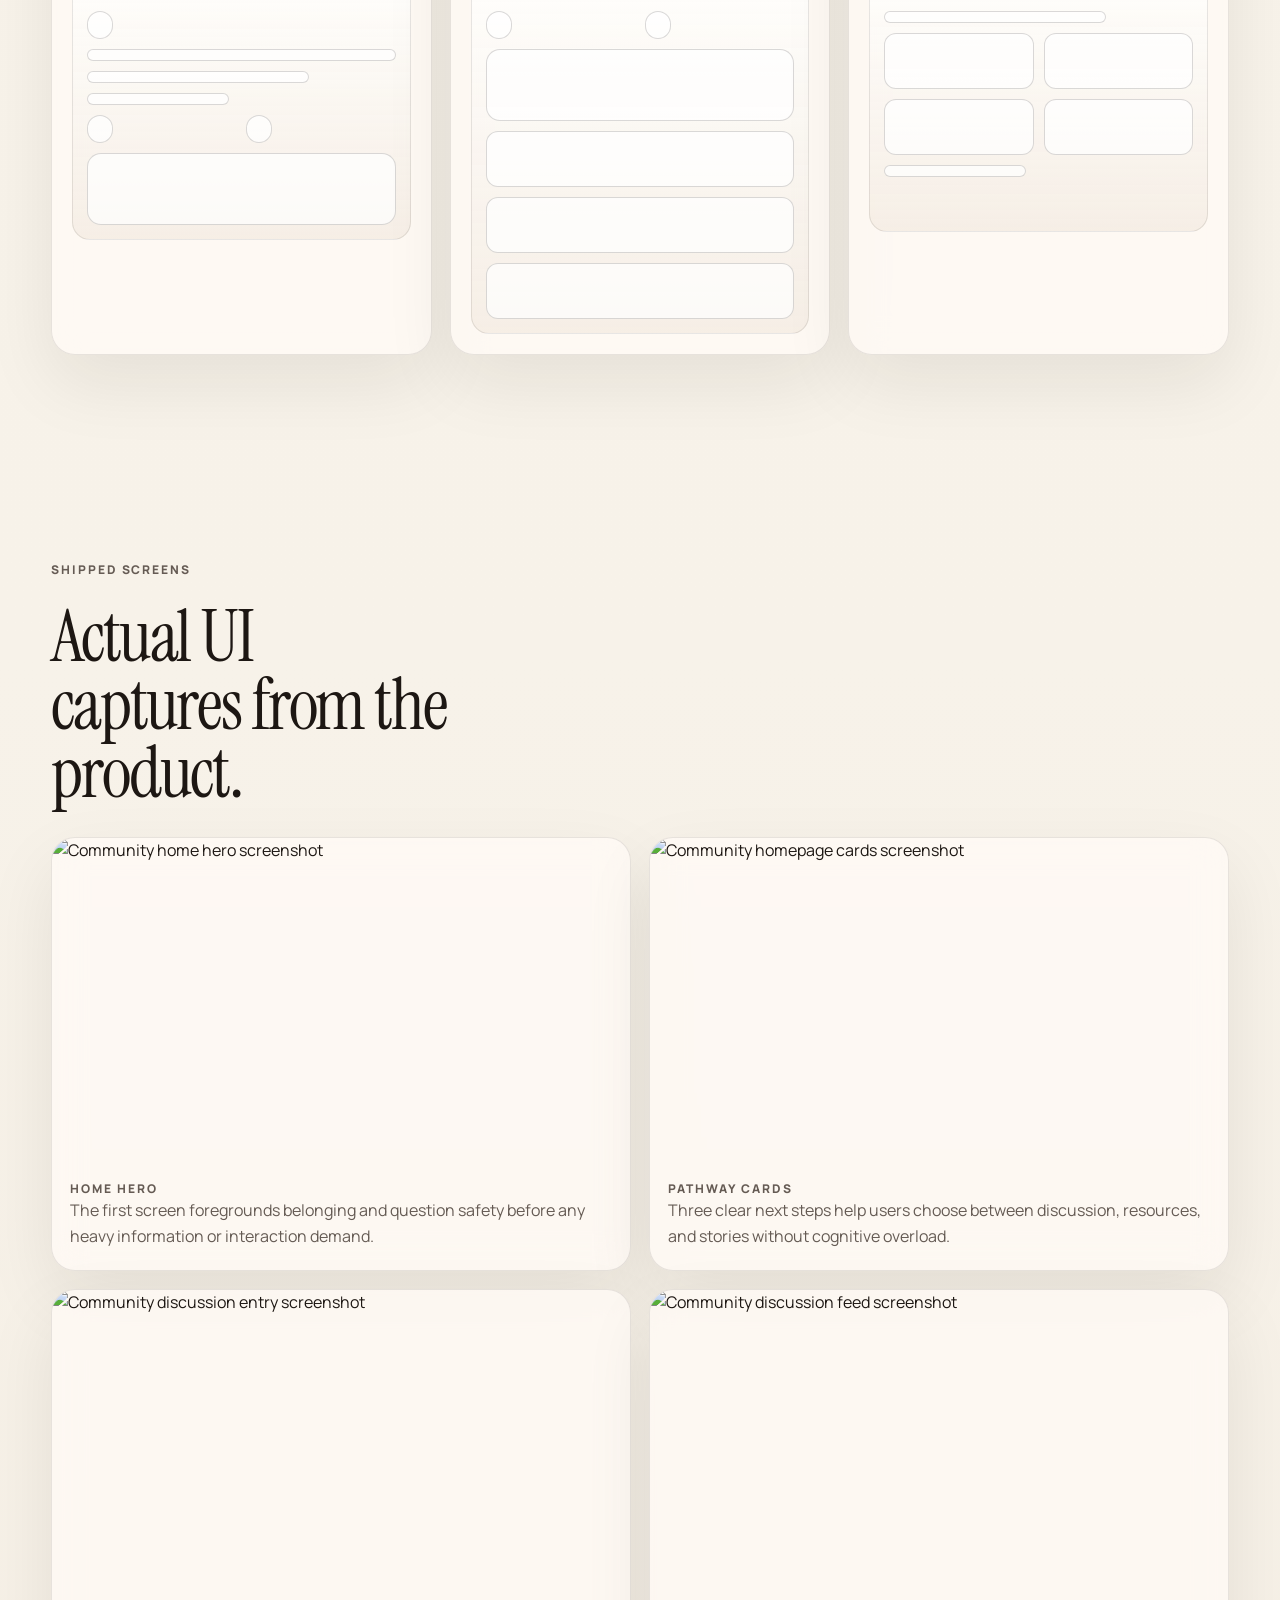
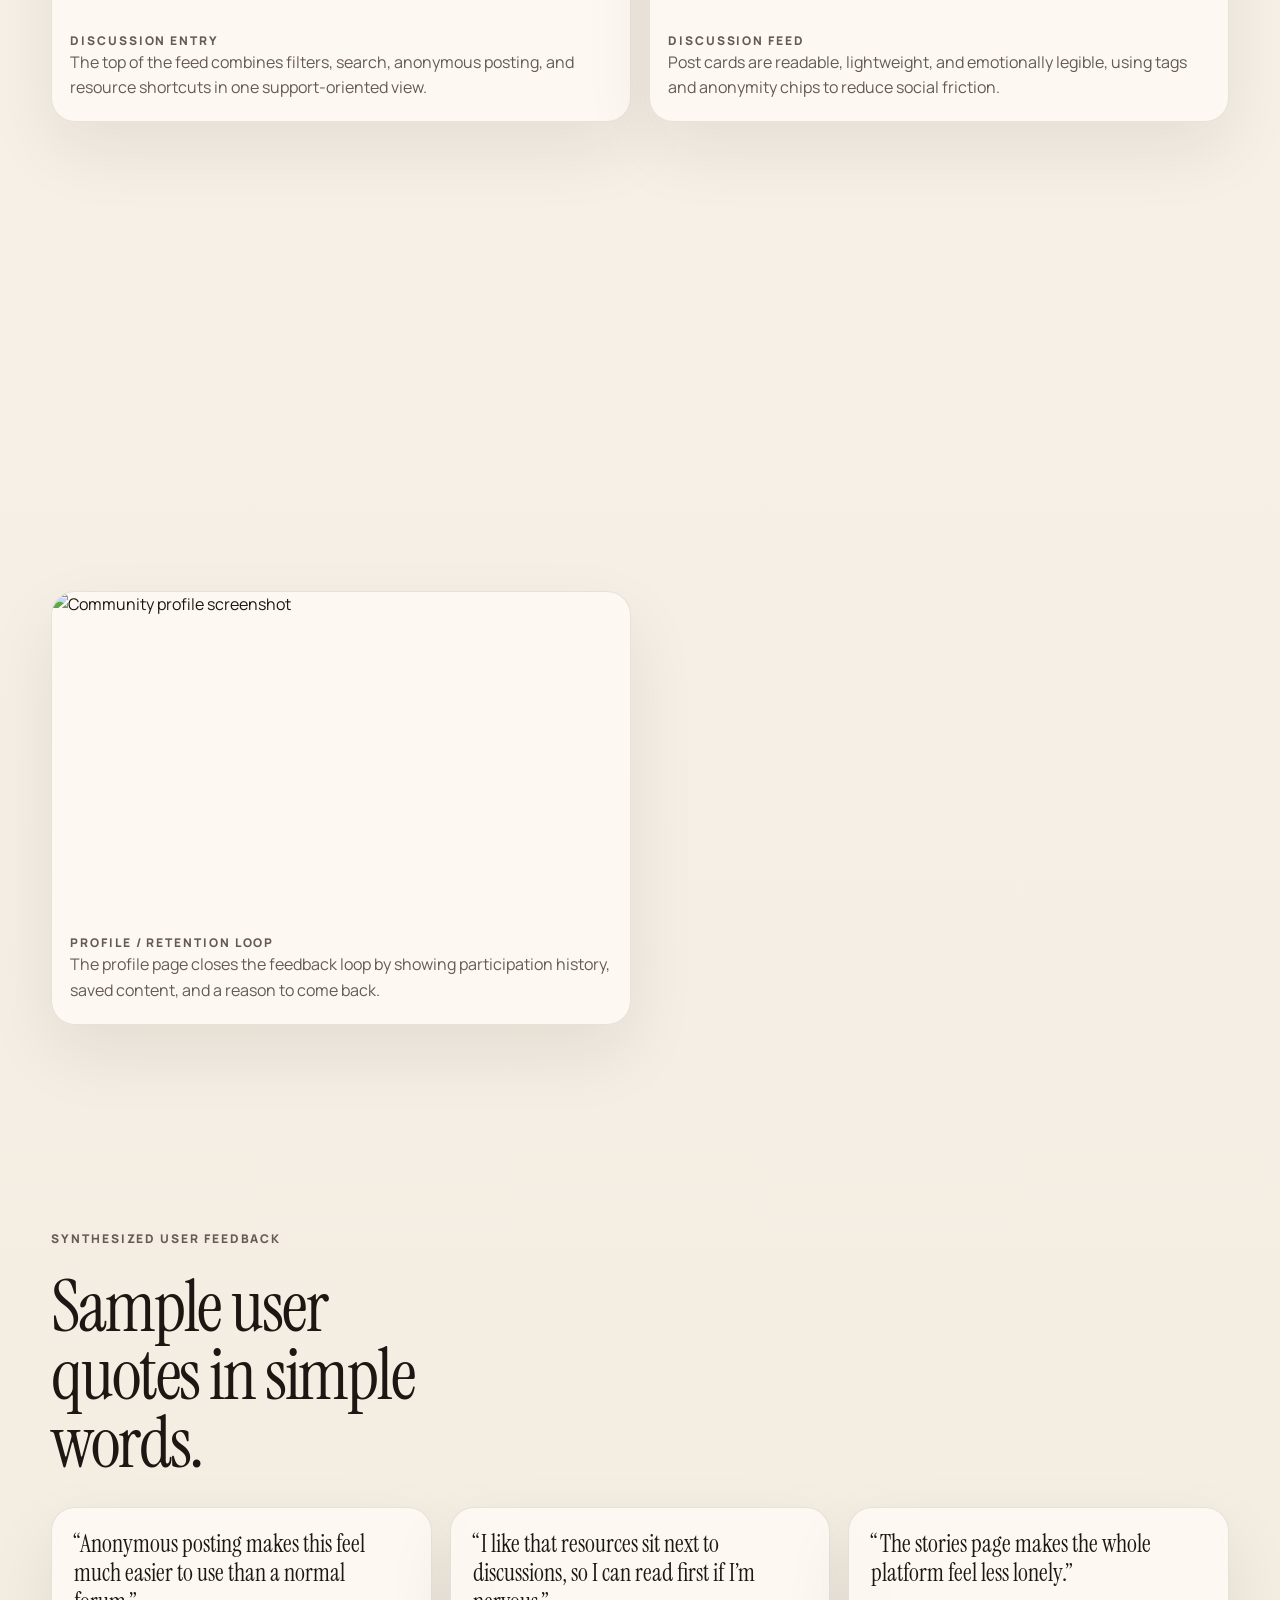
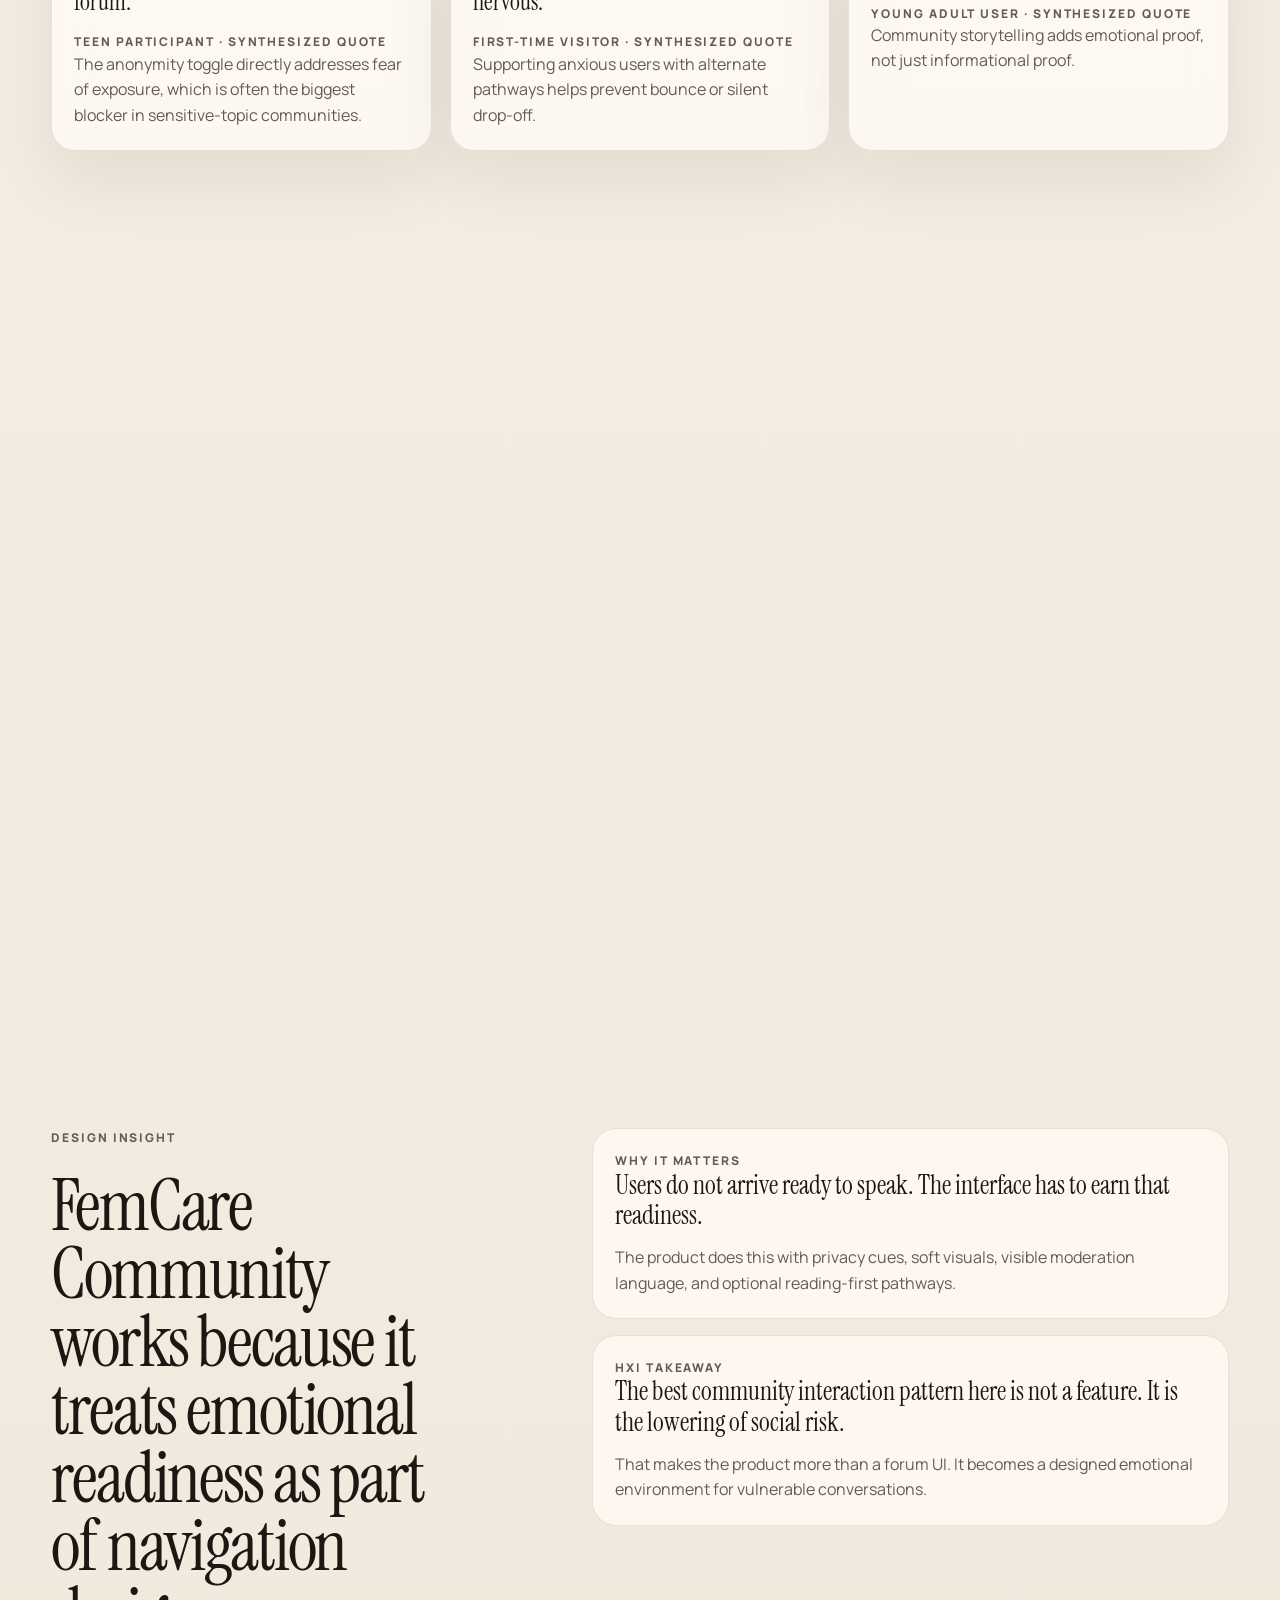
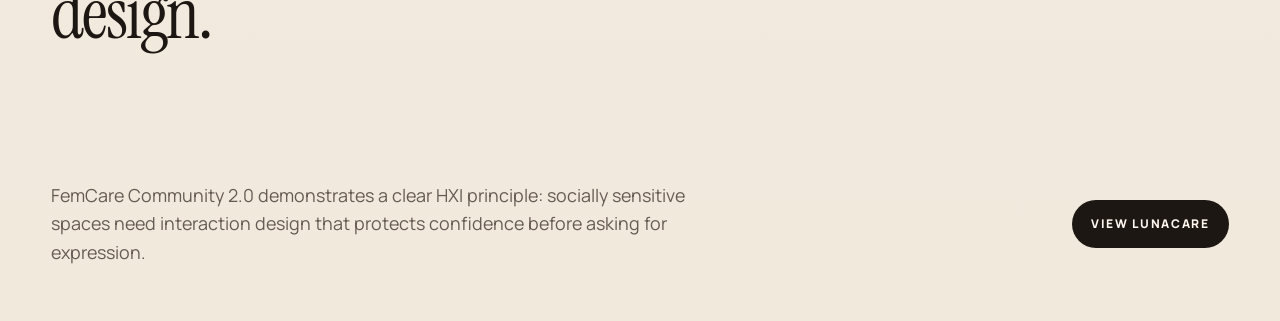
==== commit 8fb78fbd: "Add files via upload" ====
--- a/femcare-community-case-study.html
+++ b/femcare-community-case-study.html
@@ -29,7 +29,7 @@
     <section class="case-section case-hero">
       <div class="reveal">
         <p class="eyebrow">Community Platform · HXI / UX</p>
-        <h1>FemCare Community 2.0 makes asking vulnerable questions feel socially safer.</h1>
+        <h1>FemCare Community 2.0 makes hard questions easier to ask.</h1>
         <p class="hero-summary">
           FemCare Community 2.0 is a discussion-driven menstrual-health community with anonymous posting,
           peer stories, curated resources, saved posts, and profile-based participation. The core design problem
@@ -66,21 +66,21 @@
     <section class="case-section" id="overview">
       <div class="section-heading reveal">
         <p class="section-kicker">Overview</p>
-        <h2>Designing for users who may need privacy before participation.</h2>
+        <h2>Designing for users who need privacy before they post.</h2>
       </div>
       <div class="two-col">
         <div class="story-list">
           <article class="story-card reveal">
             <h3>Problem</h3>
-            <p>Many menstrual-health communities feel either too exposed, too sparse, or too content-heavy for first-time participation.</p>
+            <p>Many health communities feel too public or too hard to enter.</p>
           </article>
           <article class="story-card reveal">
             <h3>Opportunity</h3>
-            <p>Create a discussion experience where anonymity, moderation cues, and supportive side content reduce the cost of posting.</p>
+            <p>Use anonymity, support cues, and clear content to make posting easier.</p>
           </article>
           <article class="story-card reveal">
             <h3>Experience Goal</h3>
-            <p>Make users feel “I can ask this here” within the first few seconds of entering the platform.</p>
+            <p>Make users feel safe enough to ask a question quickly.</p>
           </article>
         </div>
         <div class="note-banner reveal">
@@ -269,7 +269,7 @@
     <section class="case-section" id="feedback">
       <div class="section-heading reveal">
         <p class="section-kicker">Synthesized User Feedback</p>
-        <h2>Representative user voice based on the product’s design intent and screenshots.</h2>
+        <h2>Sample user quotes in simple words.</h2>
       </div>
       <div class="feedback-grid">
         <article class="feedback-card reveal">
@@ -293,7 +293,7 @@
     <section class="case-section">
       <div class="section-heading reveal">
         <p class="section-kicker">Usability Synthesis</p>
-        <h2>Where the community experience appears strongest.</h2>
+        <h2>What works best in the design.</h2>
       </div>
       <div class="chart-grid">
         <article class="chart-card reveal">
@@ -371,3 +371,5 @@
   <script src="case-study.js"></script>
 </body>
 </html>
+
+
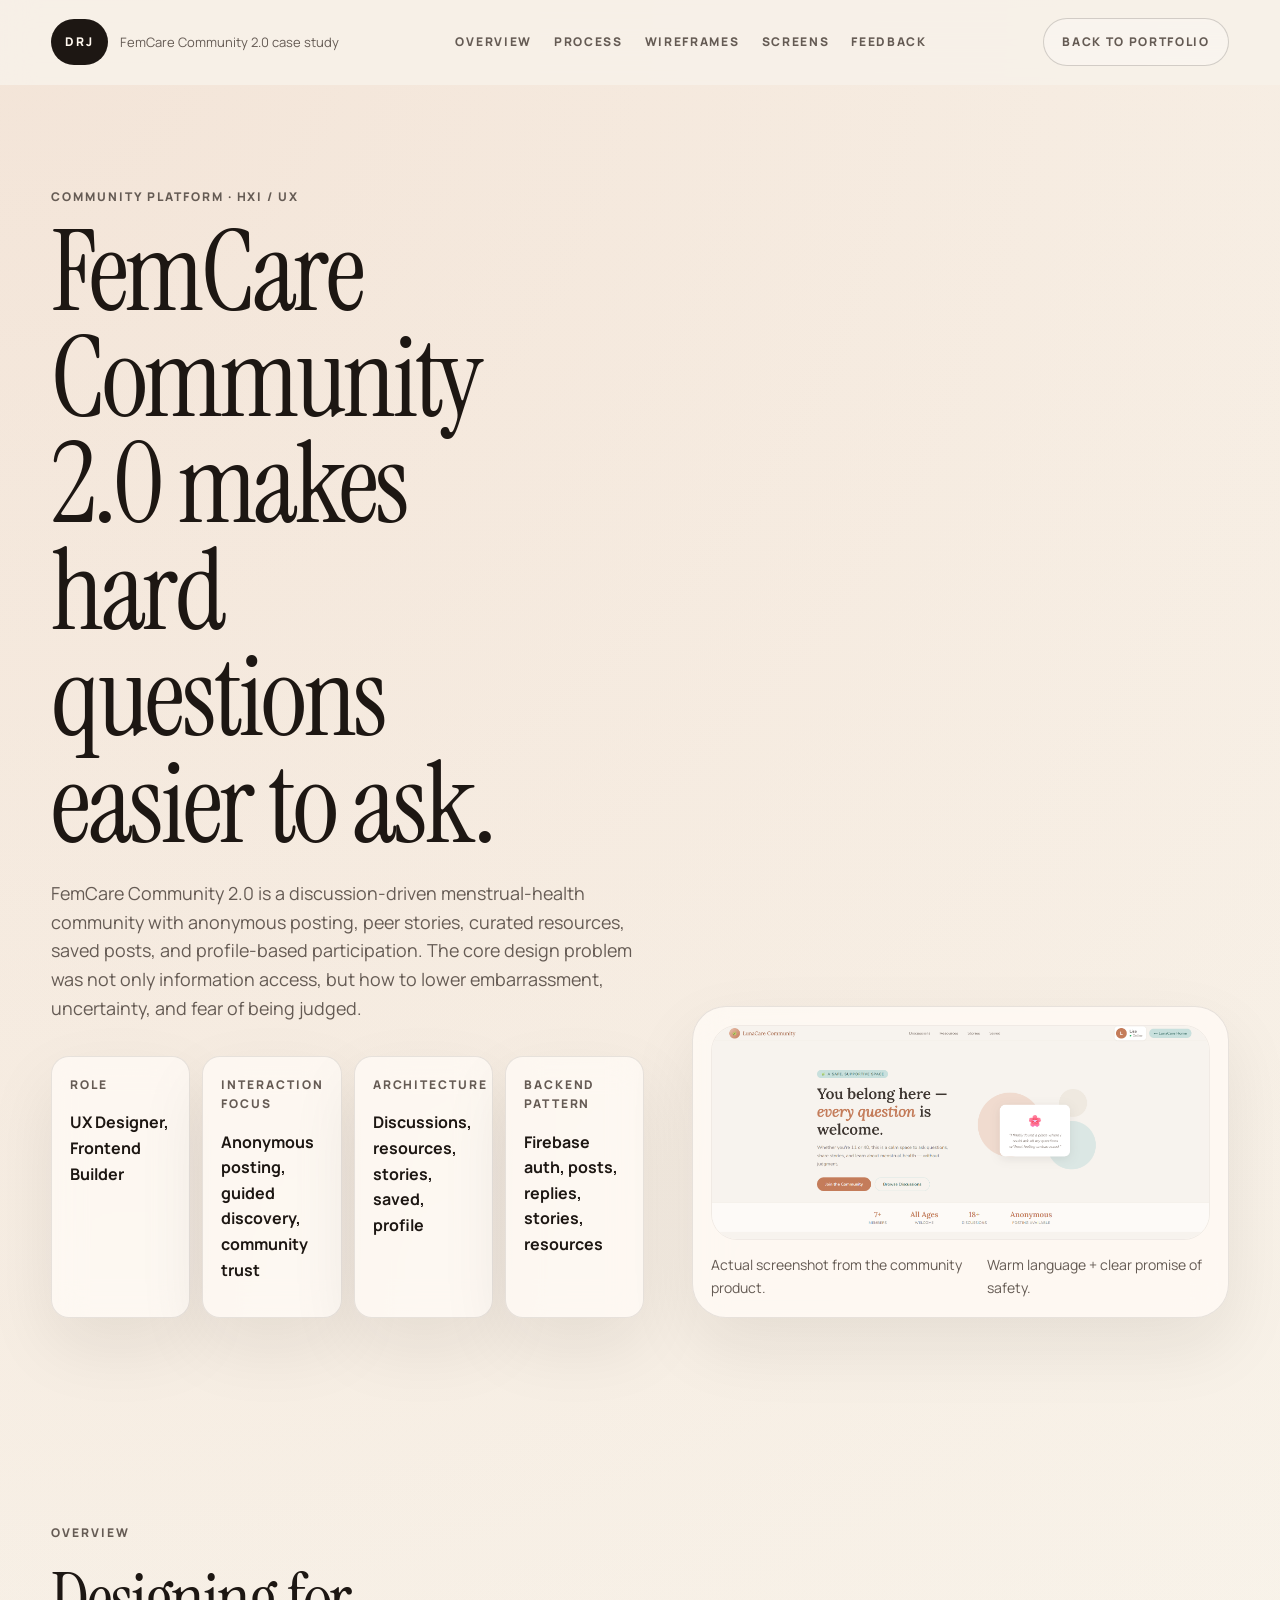
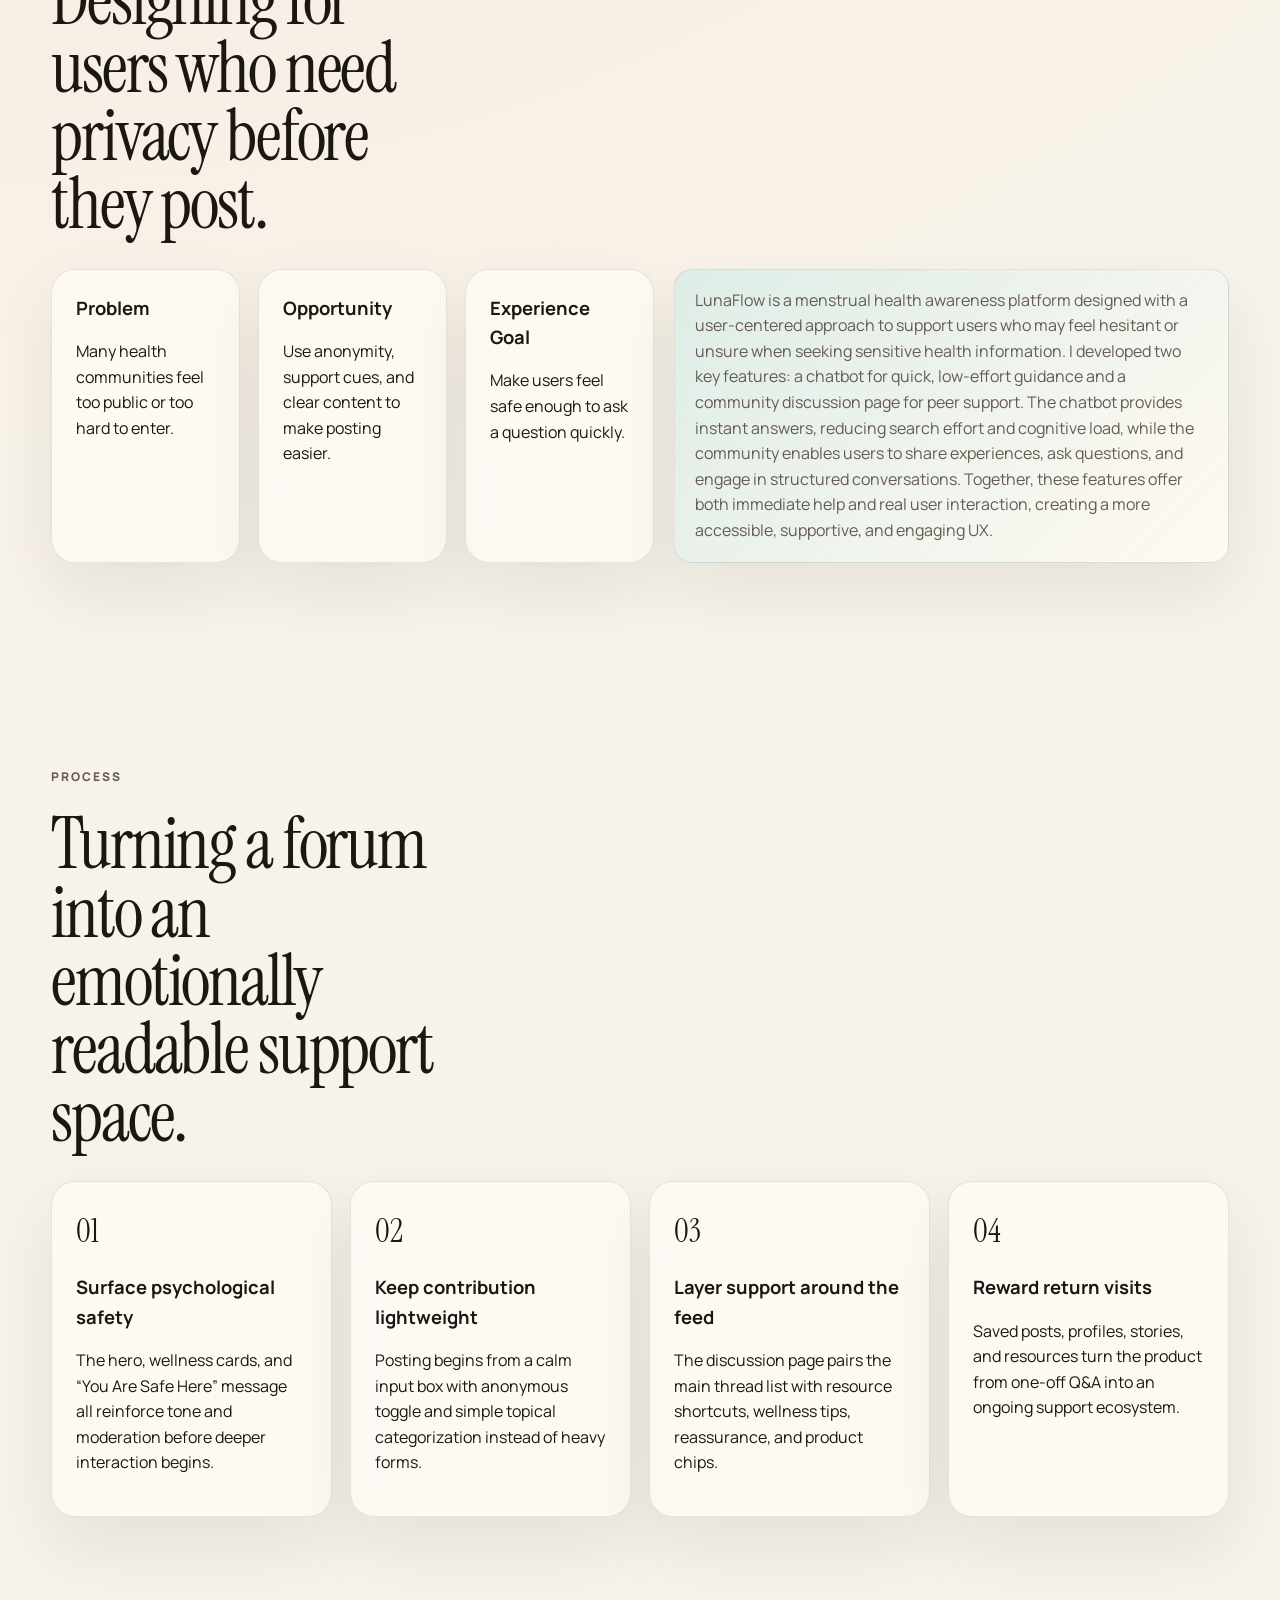
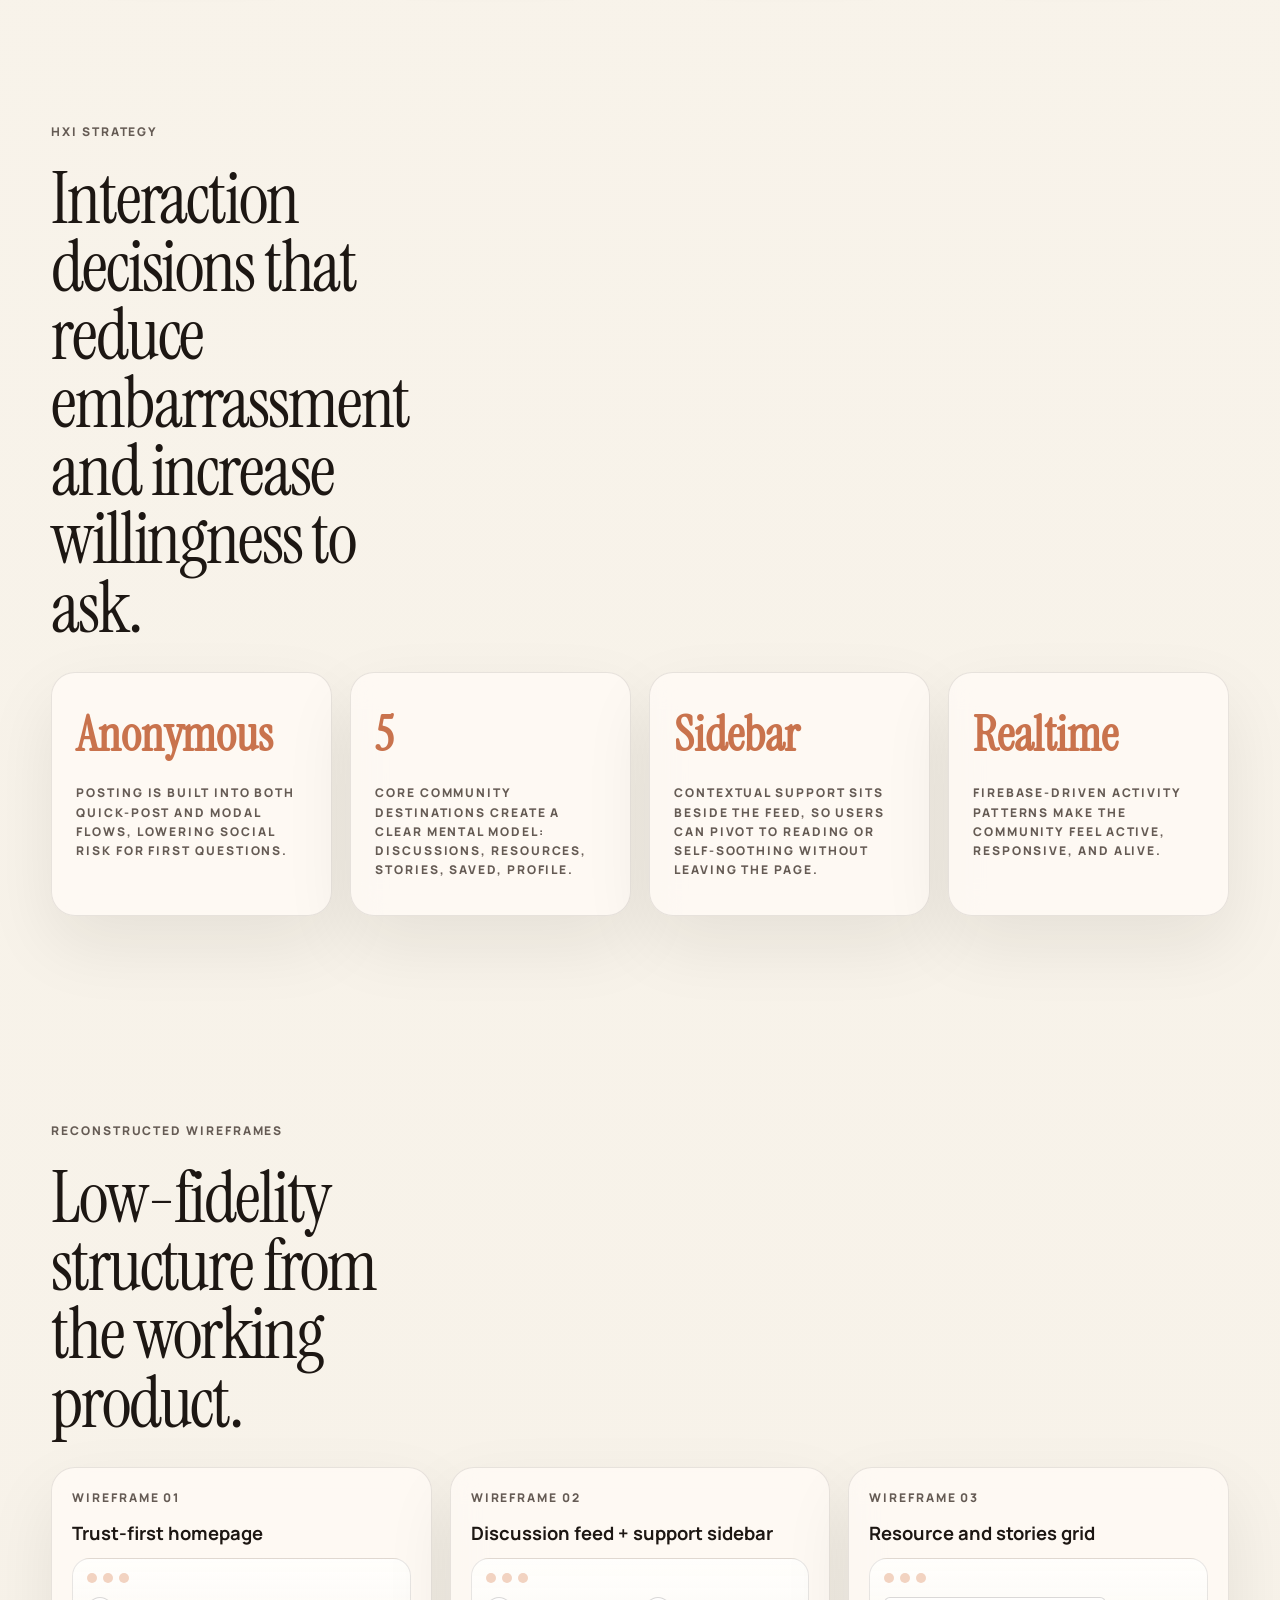
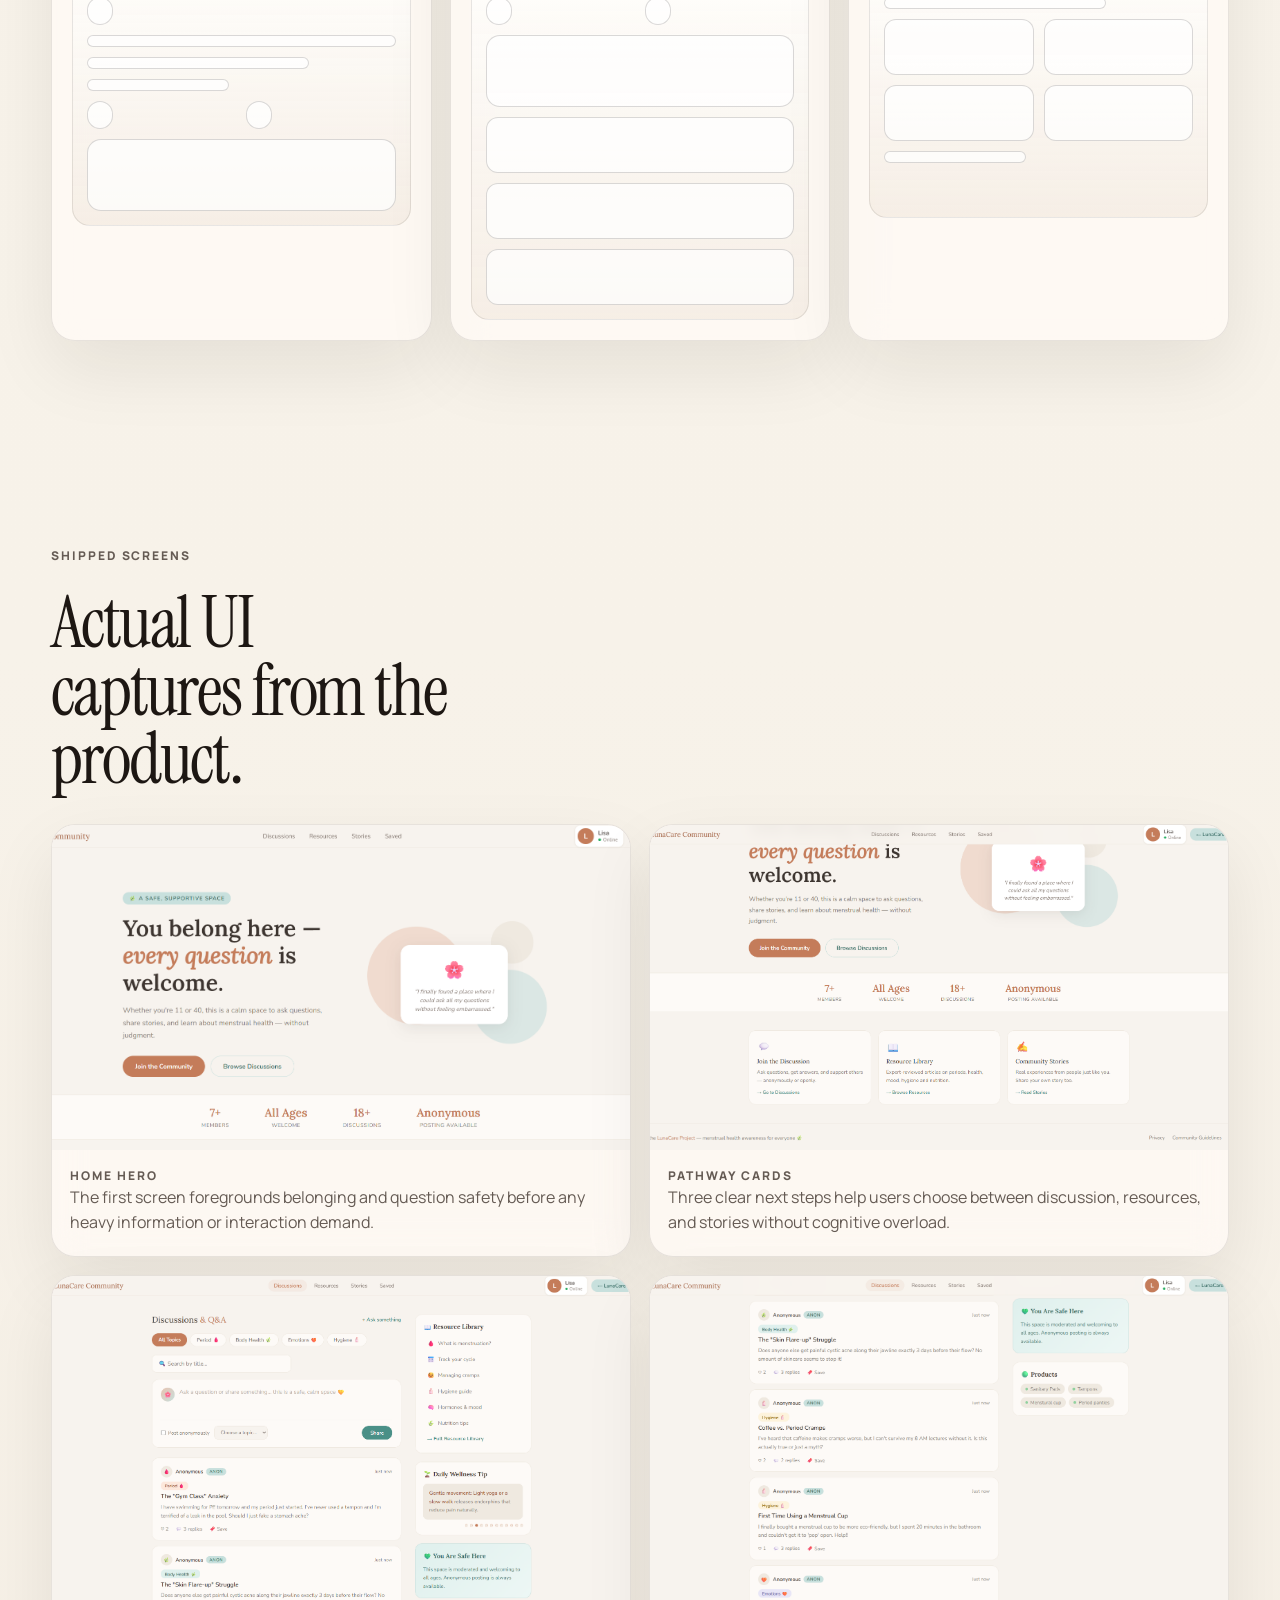
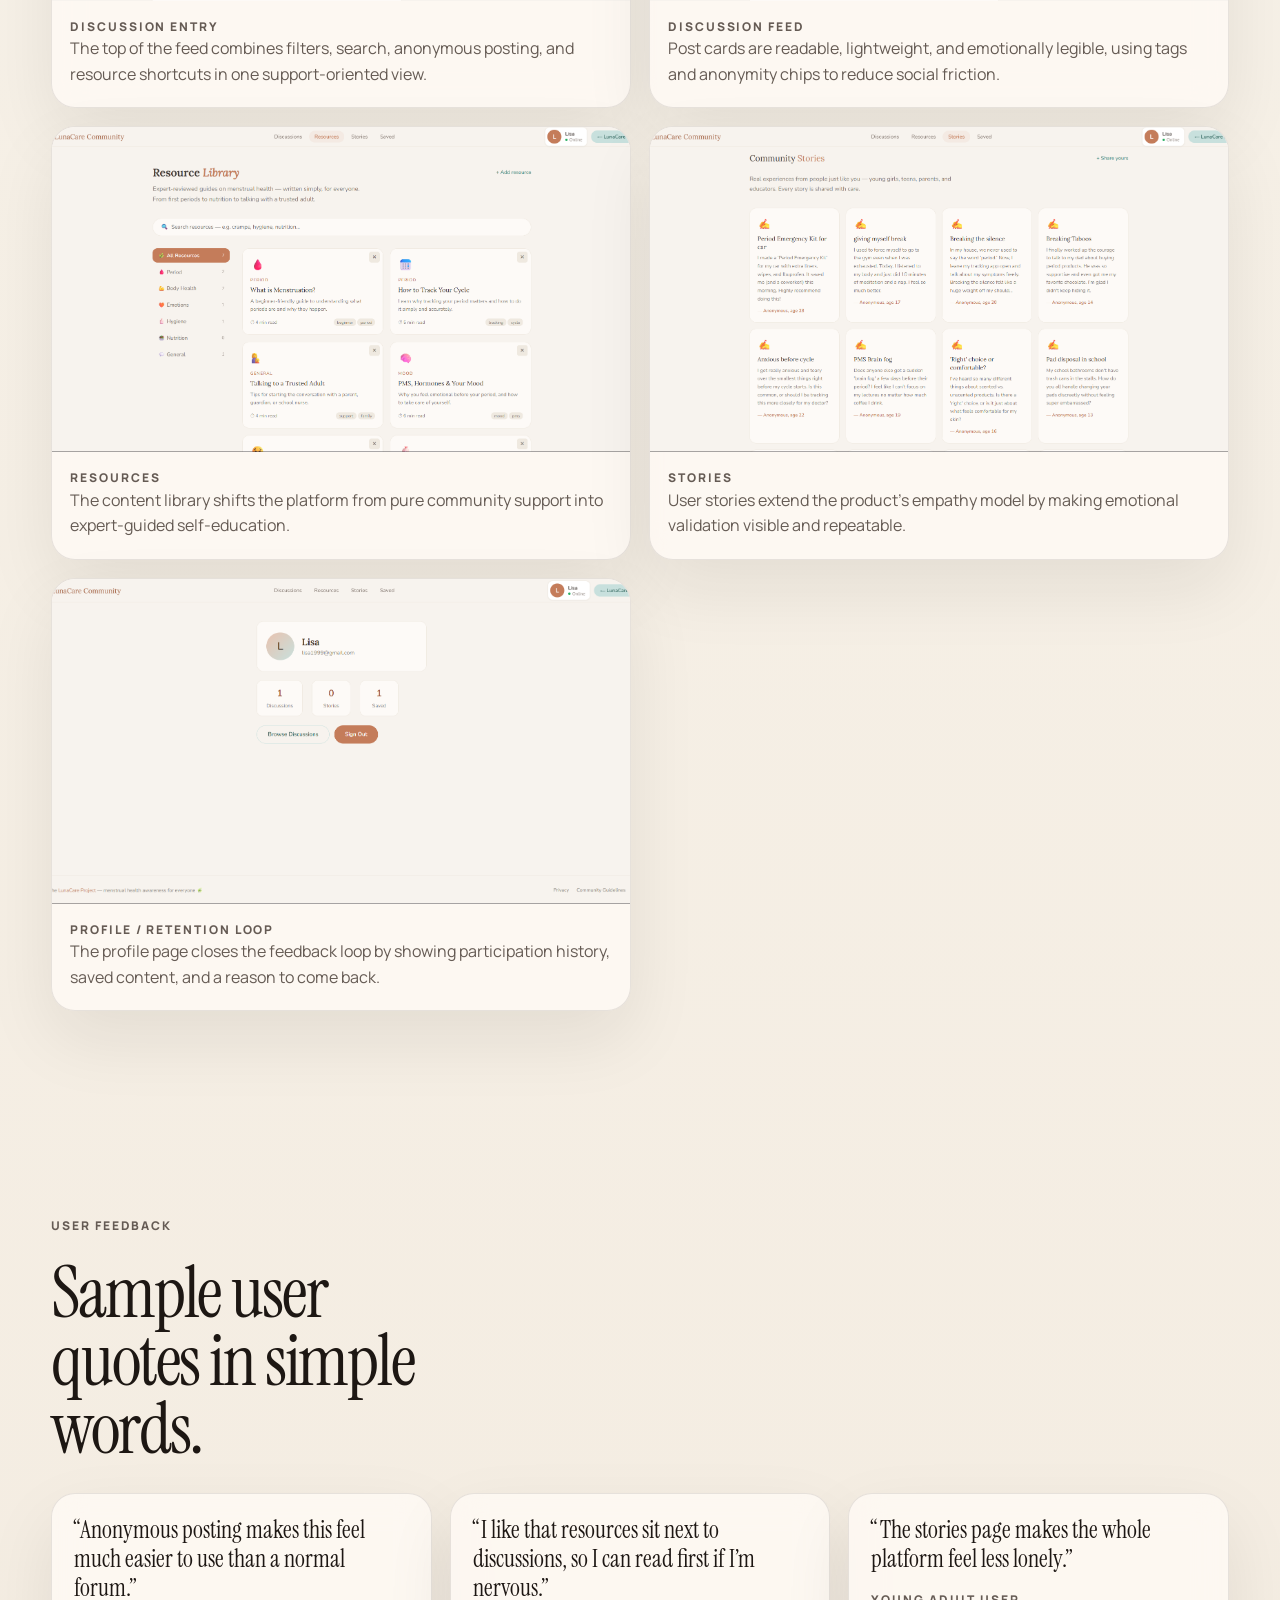
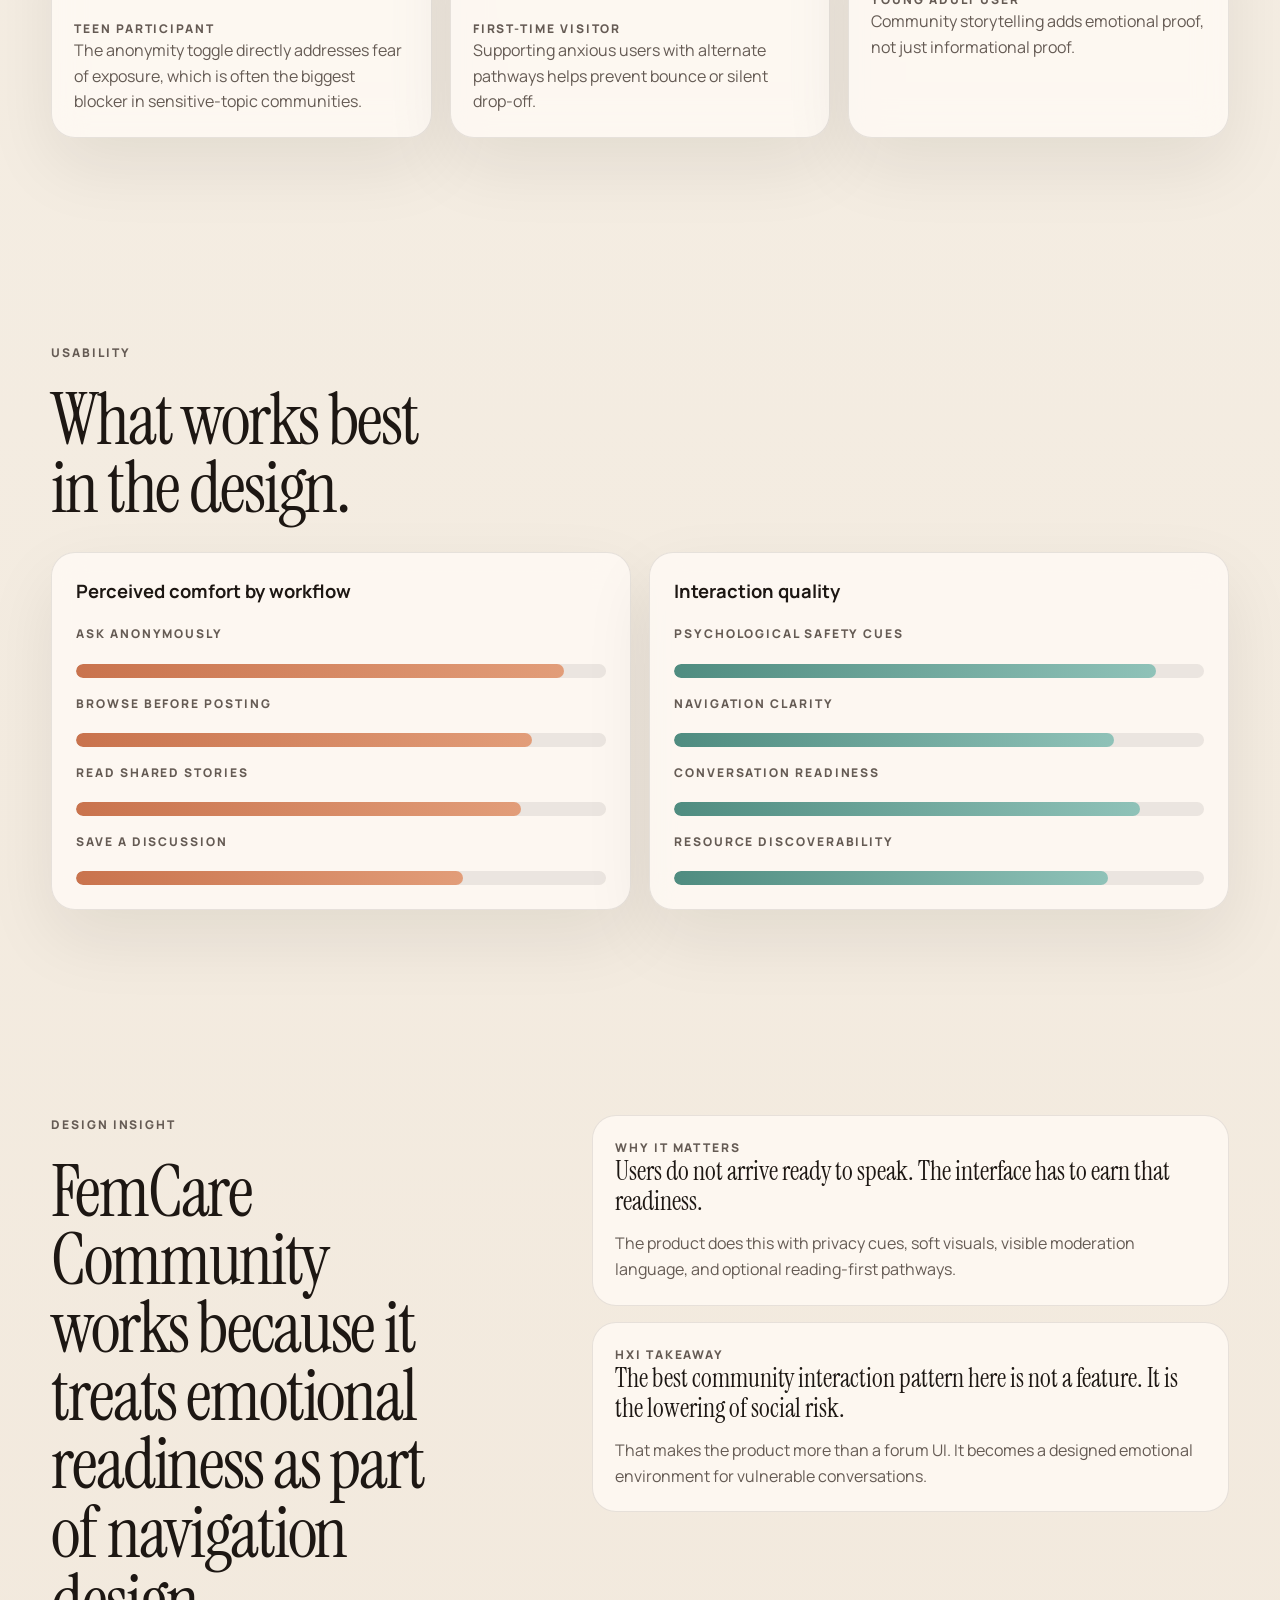
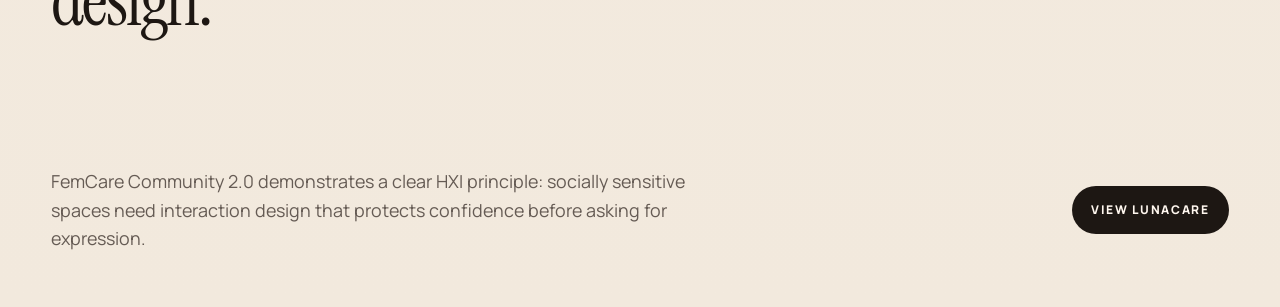
==== commit 1e31b4d7: "Add files via upload" ====
--- a/femcare-community-case-study.html
+++ b/femcare-community-case-study.html
@@ -85,7 +85,7 @@
         </div>
         <div class="note-banner reveal">
           <p>
-            This case study combines the shipped FemCare Community source code with the screenshots you provided. The wireframes and user quotes are reconstructed and synthesized from the actual product structure, feature logic, and visual flows.
+            LunaFlow is a menstrual health awareness platform designed with a user-centered approach to support users who may feel hesitant or unsure when seeking sensitive health information. I developed two key features: a chatbot for quick, low-effort guidance and a community discussion page for peer support. The chatbot provides instant answers, reducing search effort and cognitive load, while the community enables users to share experiences, ask questions, and engage in structured conversations. Together, these features offer both immediate help and real user interaction, creating a more accessible, supportive, and engaging UX.
           </p>
         </div>
       </div>
@@ -148,7 +148,7 @@
     <section class="case-section" id="wireframes">
       <div class="section-heading reveal">
         <p class="section-kicker">Reconstructed Wireframes</p>
-        <h2>Low-fidelity structure synthesized from the working product.</h2>
+        <h2>Low-fidelity structure from the working product.</h2>
       </div>
       <div class="wireframe-grid">
         <article class="wireframe-card reveal">
@@ -268,23 +268,23 @@
 
     <section class="case-section" id="feedback">
       <div class="section-heading reveal">
-        <p class="section-kicker">Synthesized User Feedback</p>
+        <p class="section-kicker"> User Feedback</p>
         <h2>Sample user quotes in simple words.</h2>
       </div>
       <div class="feedback-grid">
         <article class="feedback-card reveal">
           <blockquote>“Anonymous posting makes this feel much easier to use than a normal forum.”</blockquote>
-          <p class="feedback-role">Teen participant · synthesized quote</p>
+          <p class="feedback-role">Teen participant</p>
           <p>The anonymity toggle directly addresses fear of exposure, which is often the biggest blocker in sensitive-topic communities.</p>
         </article>
         <article class="feedback-card reveal">
           <blockquote>“I like that resources sit next to discussions, so I can read first if I’m nervous.”</blockquote>
-          <p class="feedback-role">First-time visitor · synthesized quote</p>
+          <p class="feedback-role">First-time visitor</p>
           <p>Supporting anxious users with alternate pathways helps prevent bounce or silent drop-off.</p>
         </article>
         <article class="feedback-card reveal">
           <blockquote>“The stories page makes the whole platform feel less lonely.”</blockquote>
-          <p class="feedback-role">Young adult user · synthesized quote</p>
+          <p class="feedback-role">Young adult user</p>
           <p>Community storytelling adds emotional proof, not just informational proof.</p>
         </article>
       </div>
@@ -292,7 +292,7 @@
 
     <section class="case-section">
       <div class="section-heading reveal">
-        <p class="section-kicker">Usability Synthesis</p>
+        <p class="section-kicker">Usability</p>
         <h2>What works best in the design.</h2>
       </div>
       <div class="chart-grid">
@@ -318,7 +318,7 @@
           </div>
         </article>
         <article class="chart-card reveal">
-          <h3>Interaction quality synthesis</h3>
+          <h3>Interaction quality</h3>
           <div class="chart-bars">
             <div class="chart-row">
               <div class="chart-label">Psychological safety cues</div>
@@ -371,5 +371,5 @@
   <script src="case-study.js"></script>
 </body>
 </html>
-
-
+
+
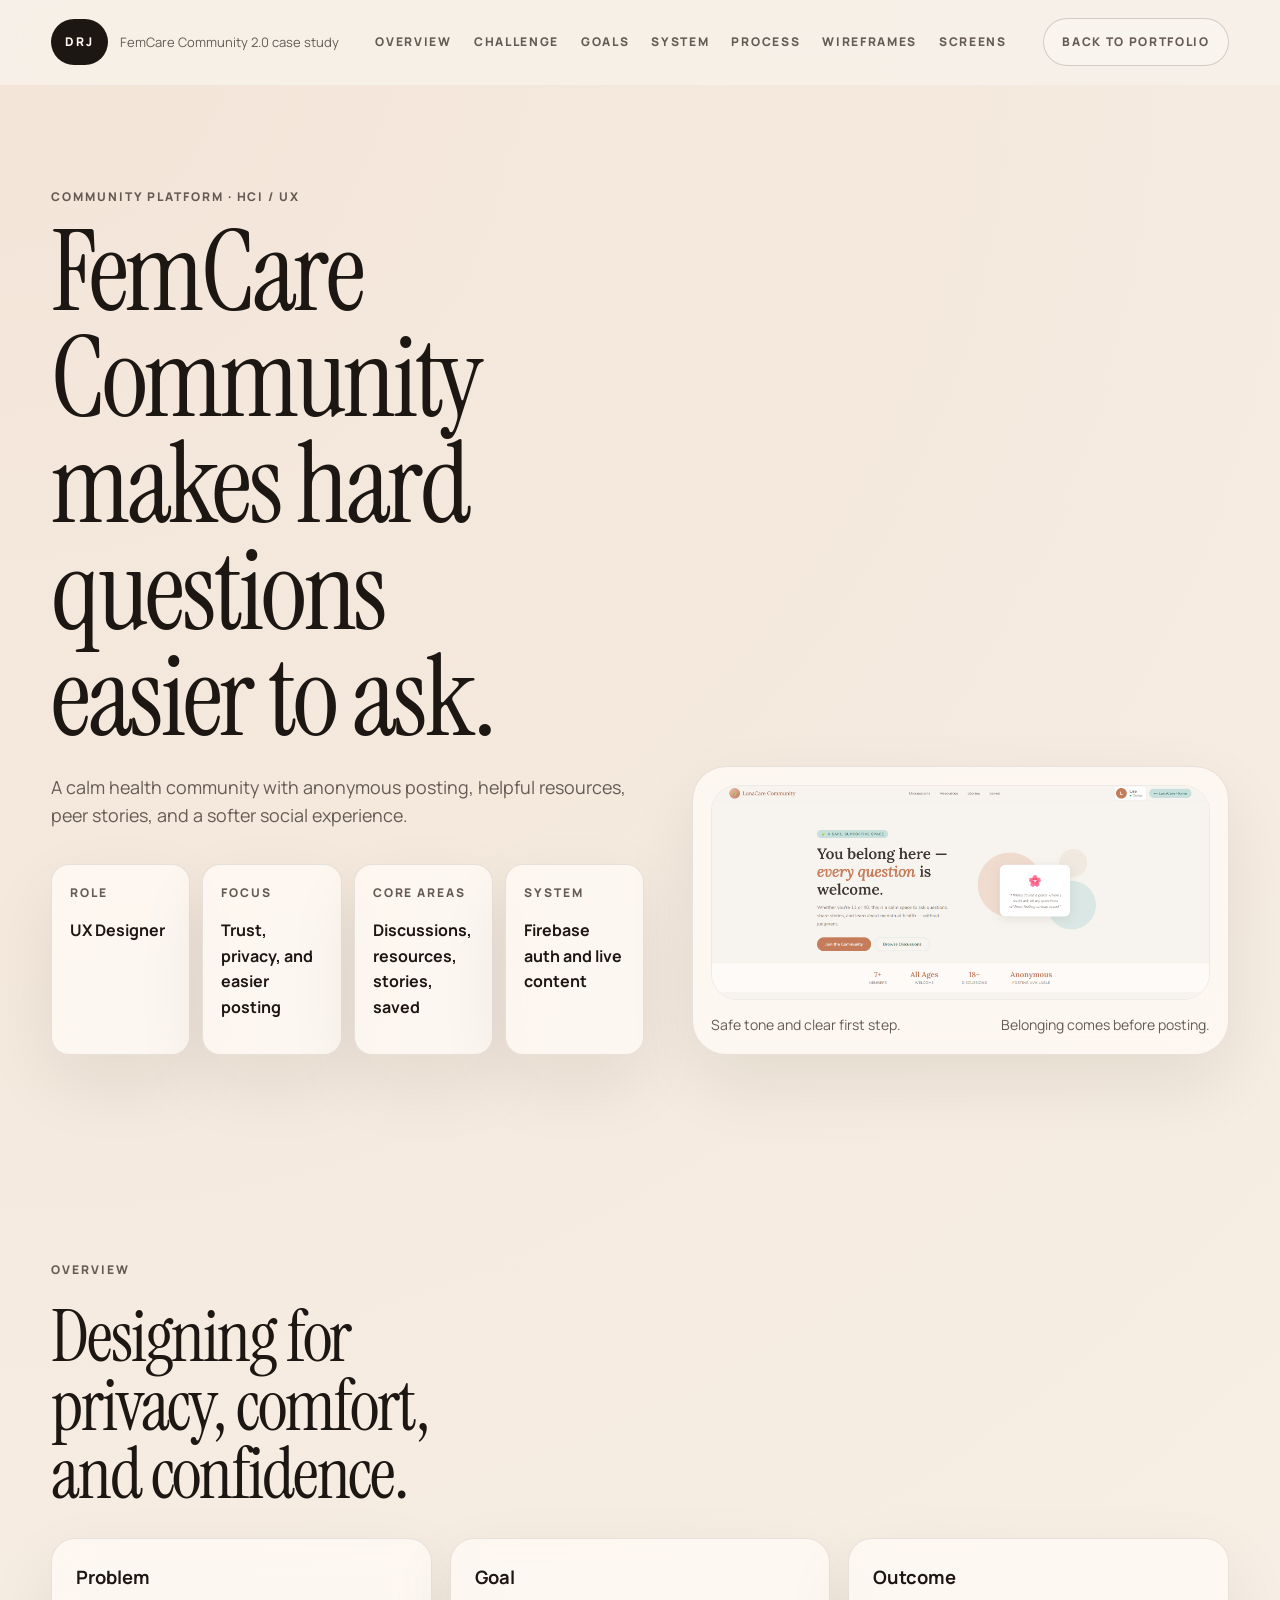
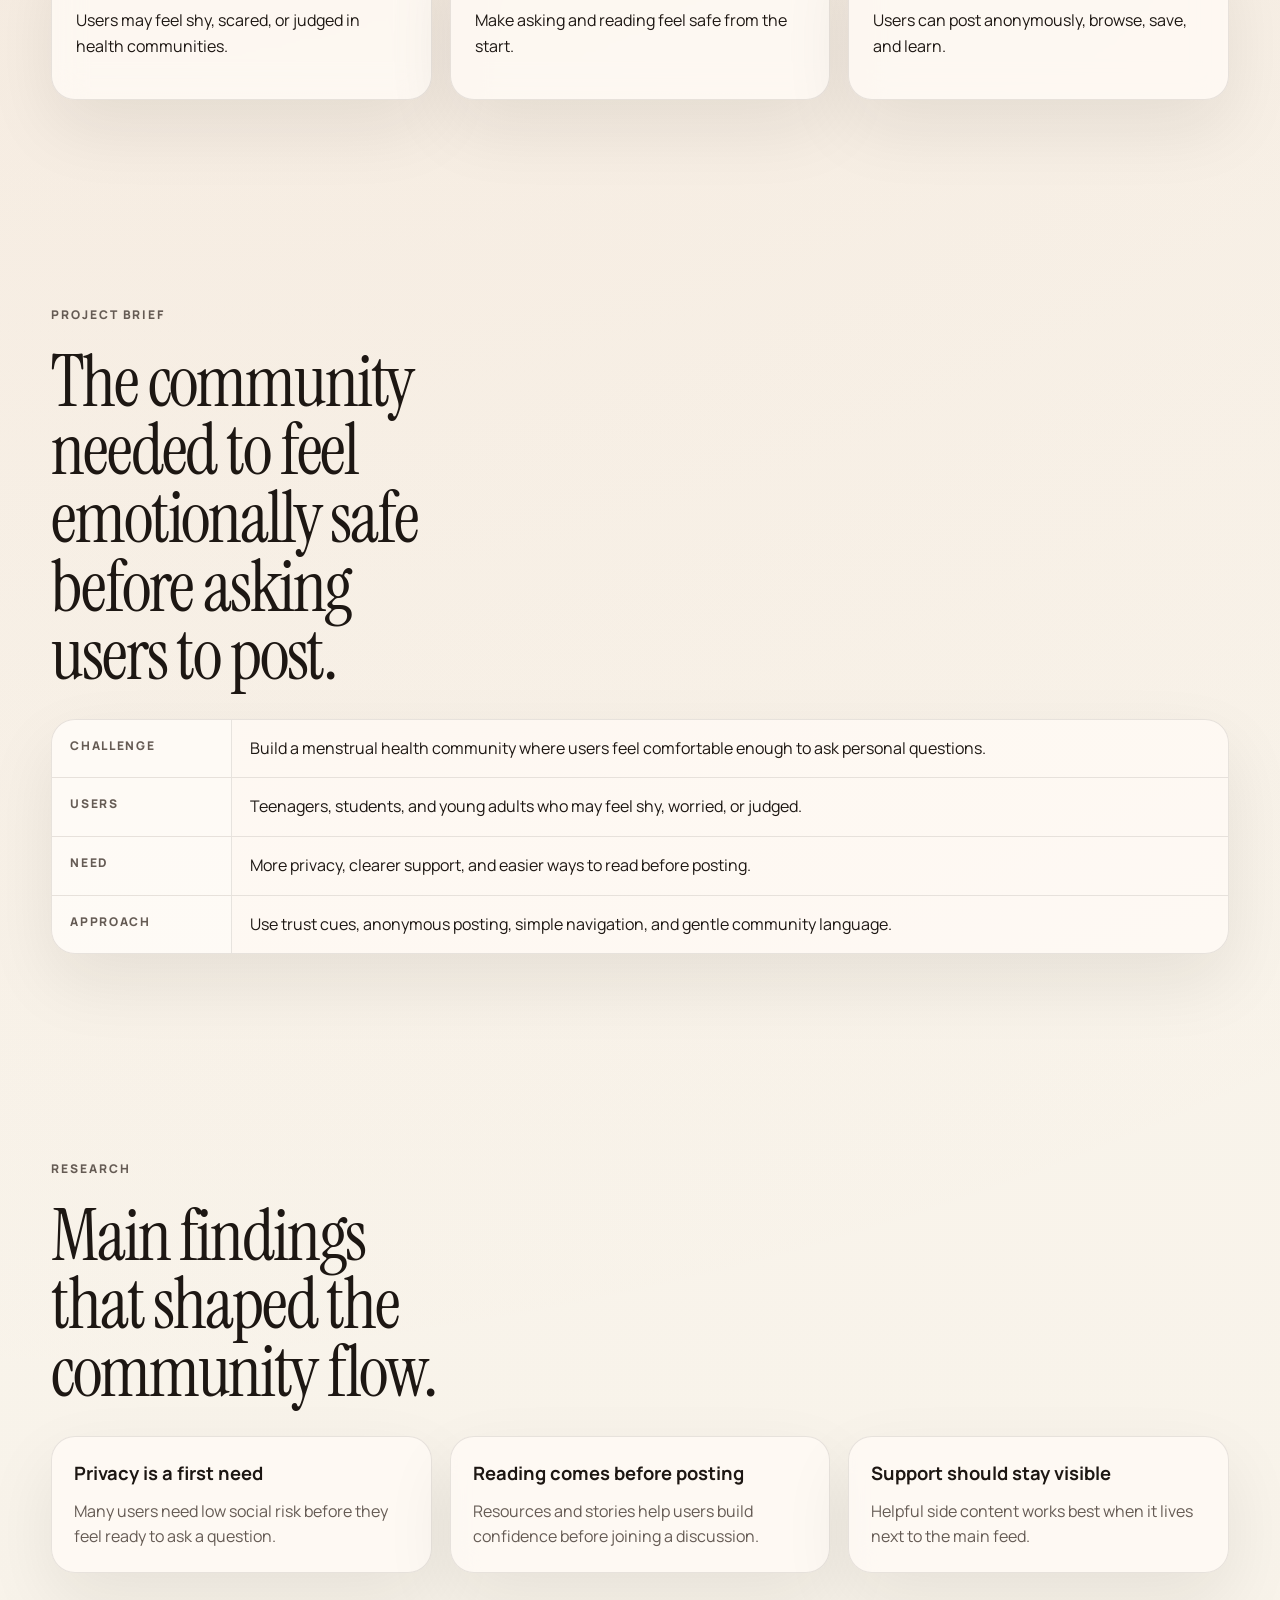
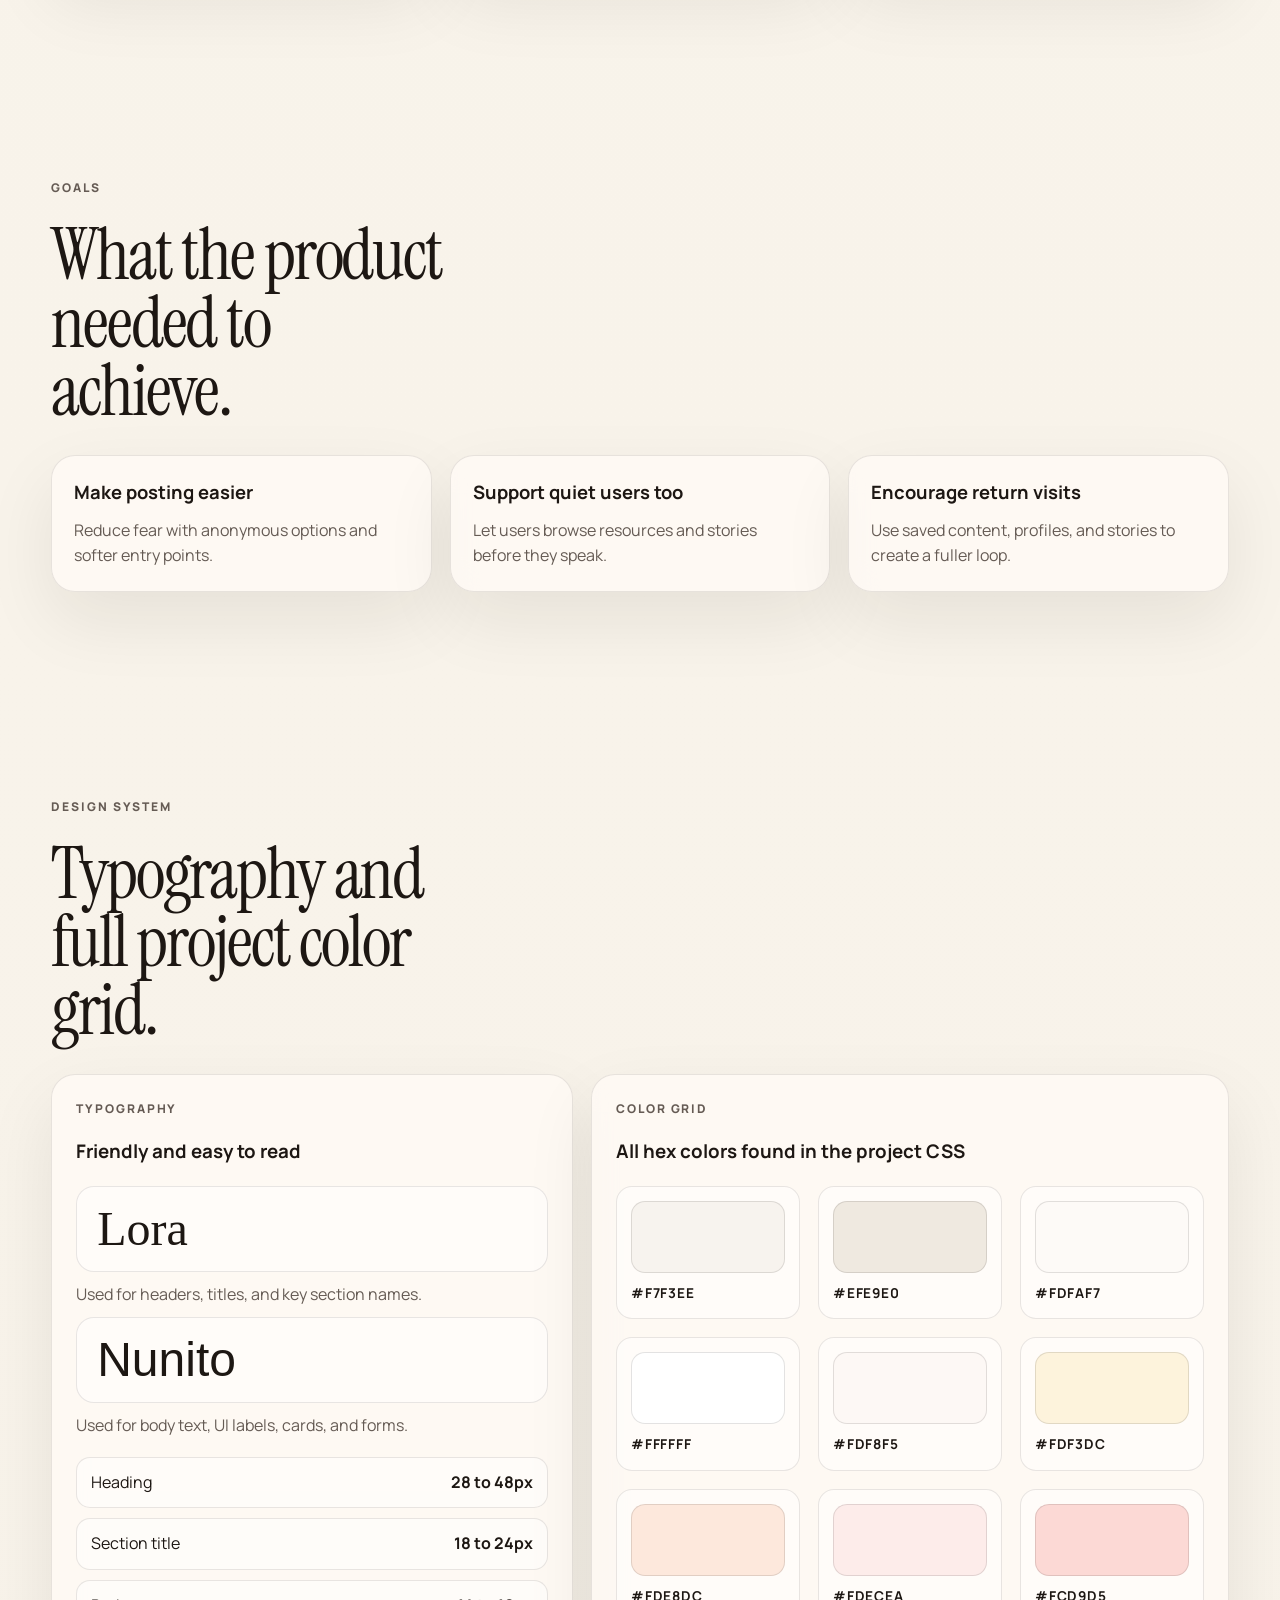
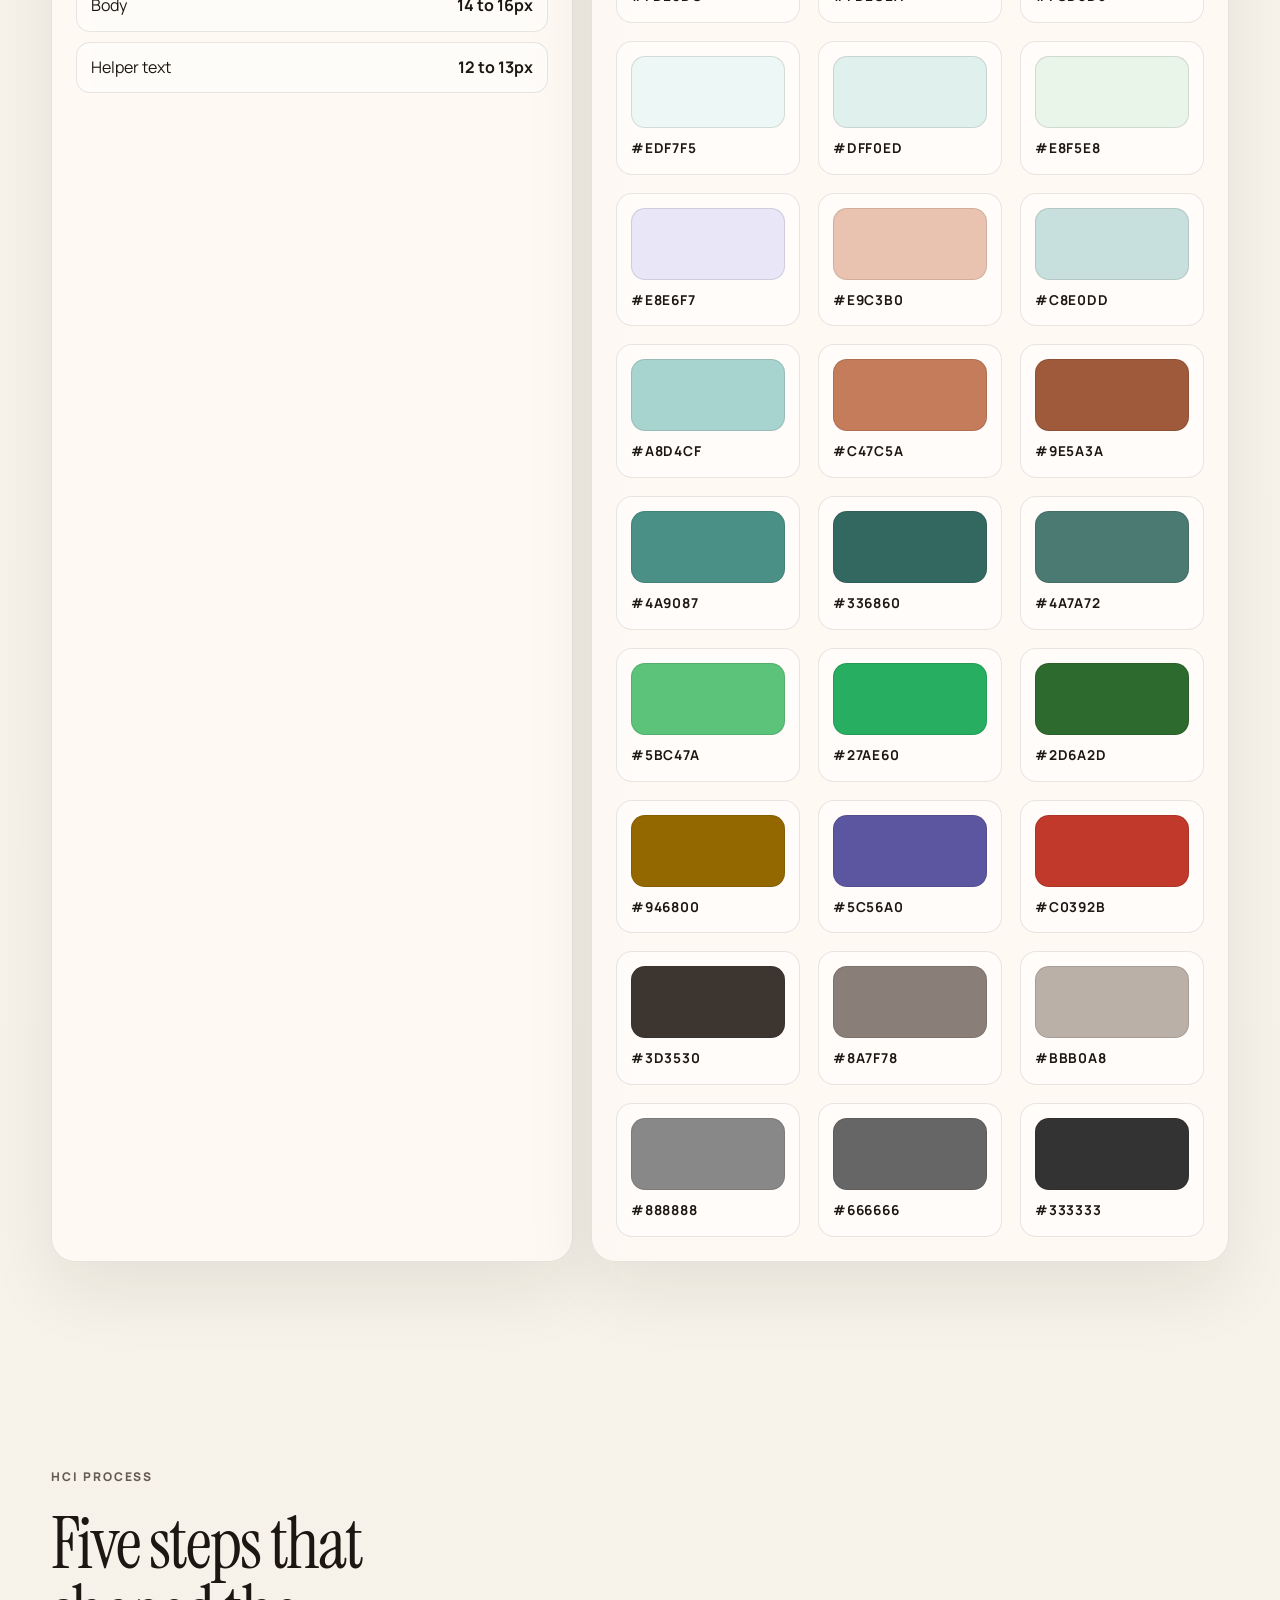
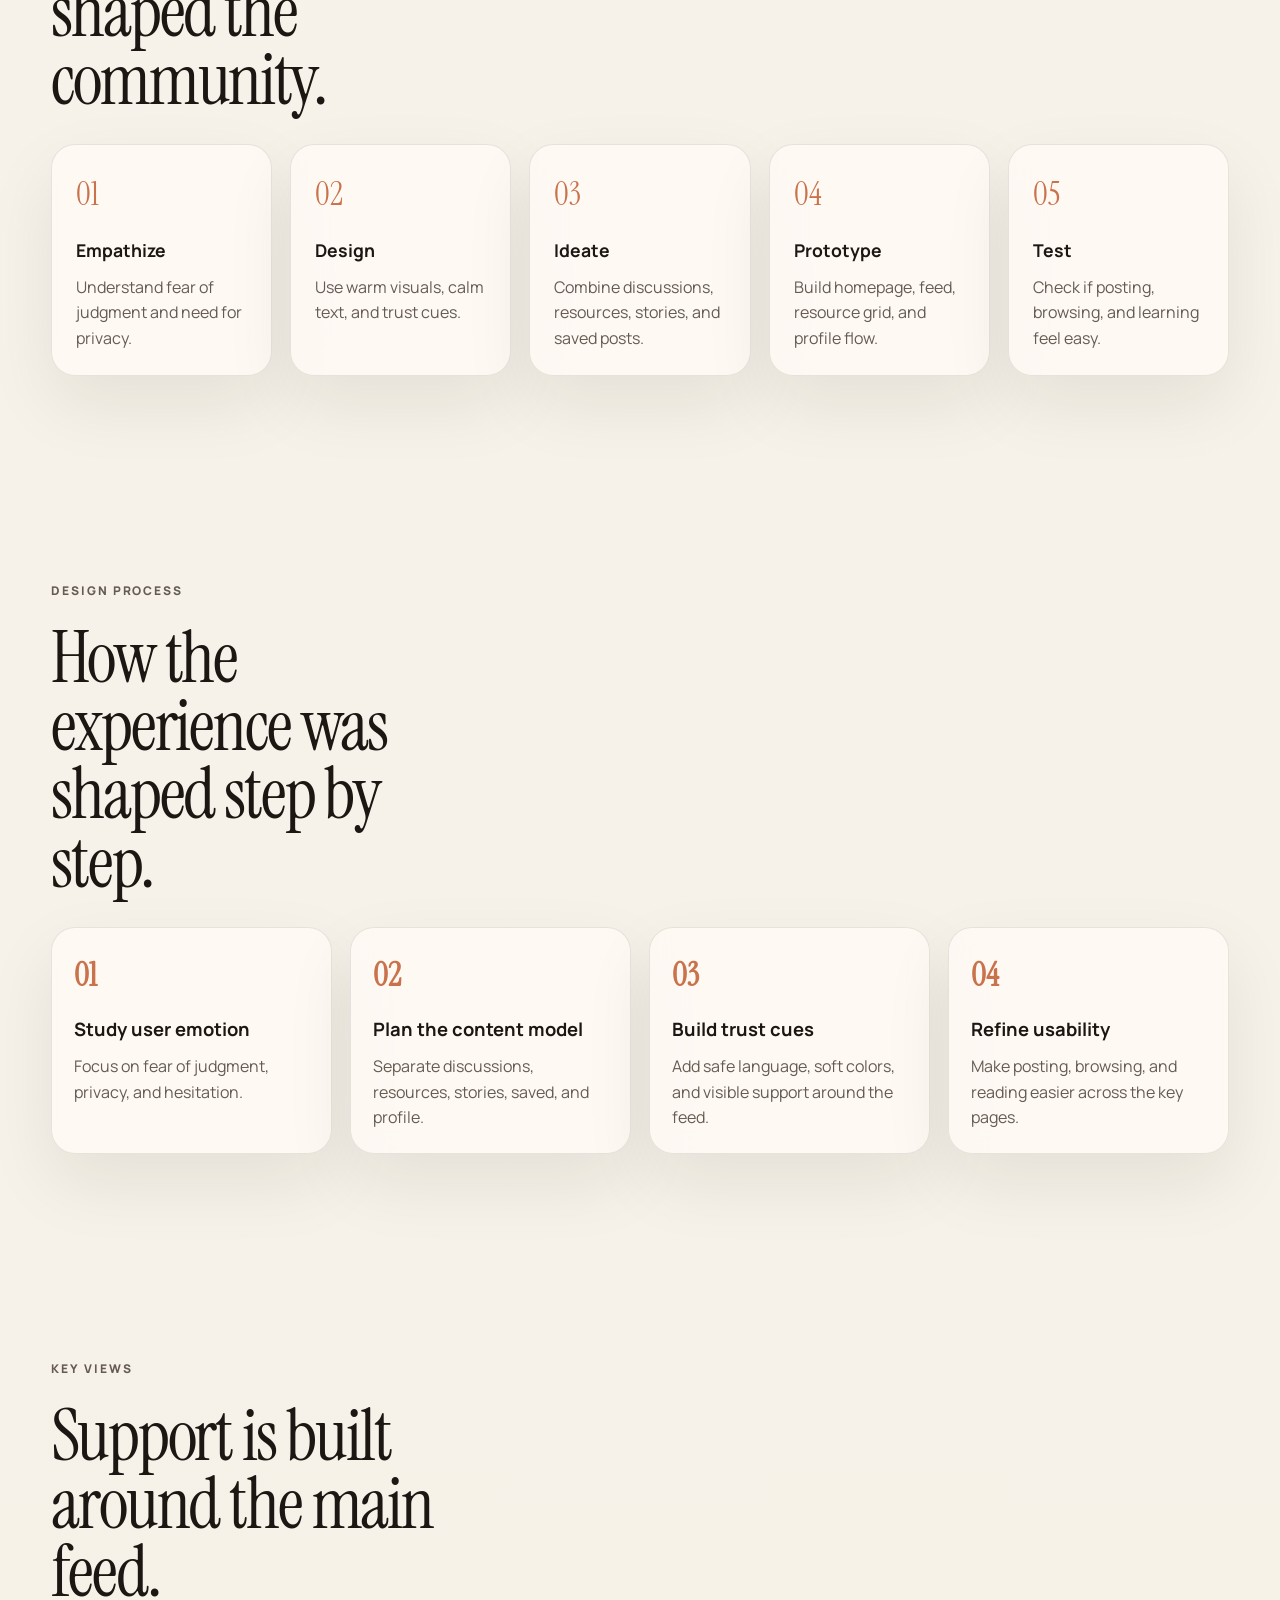
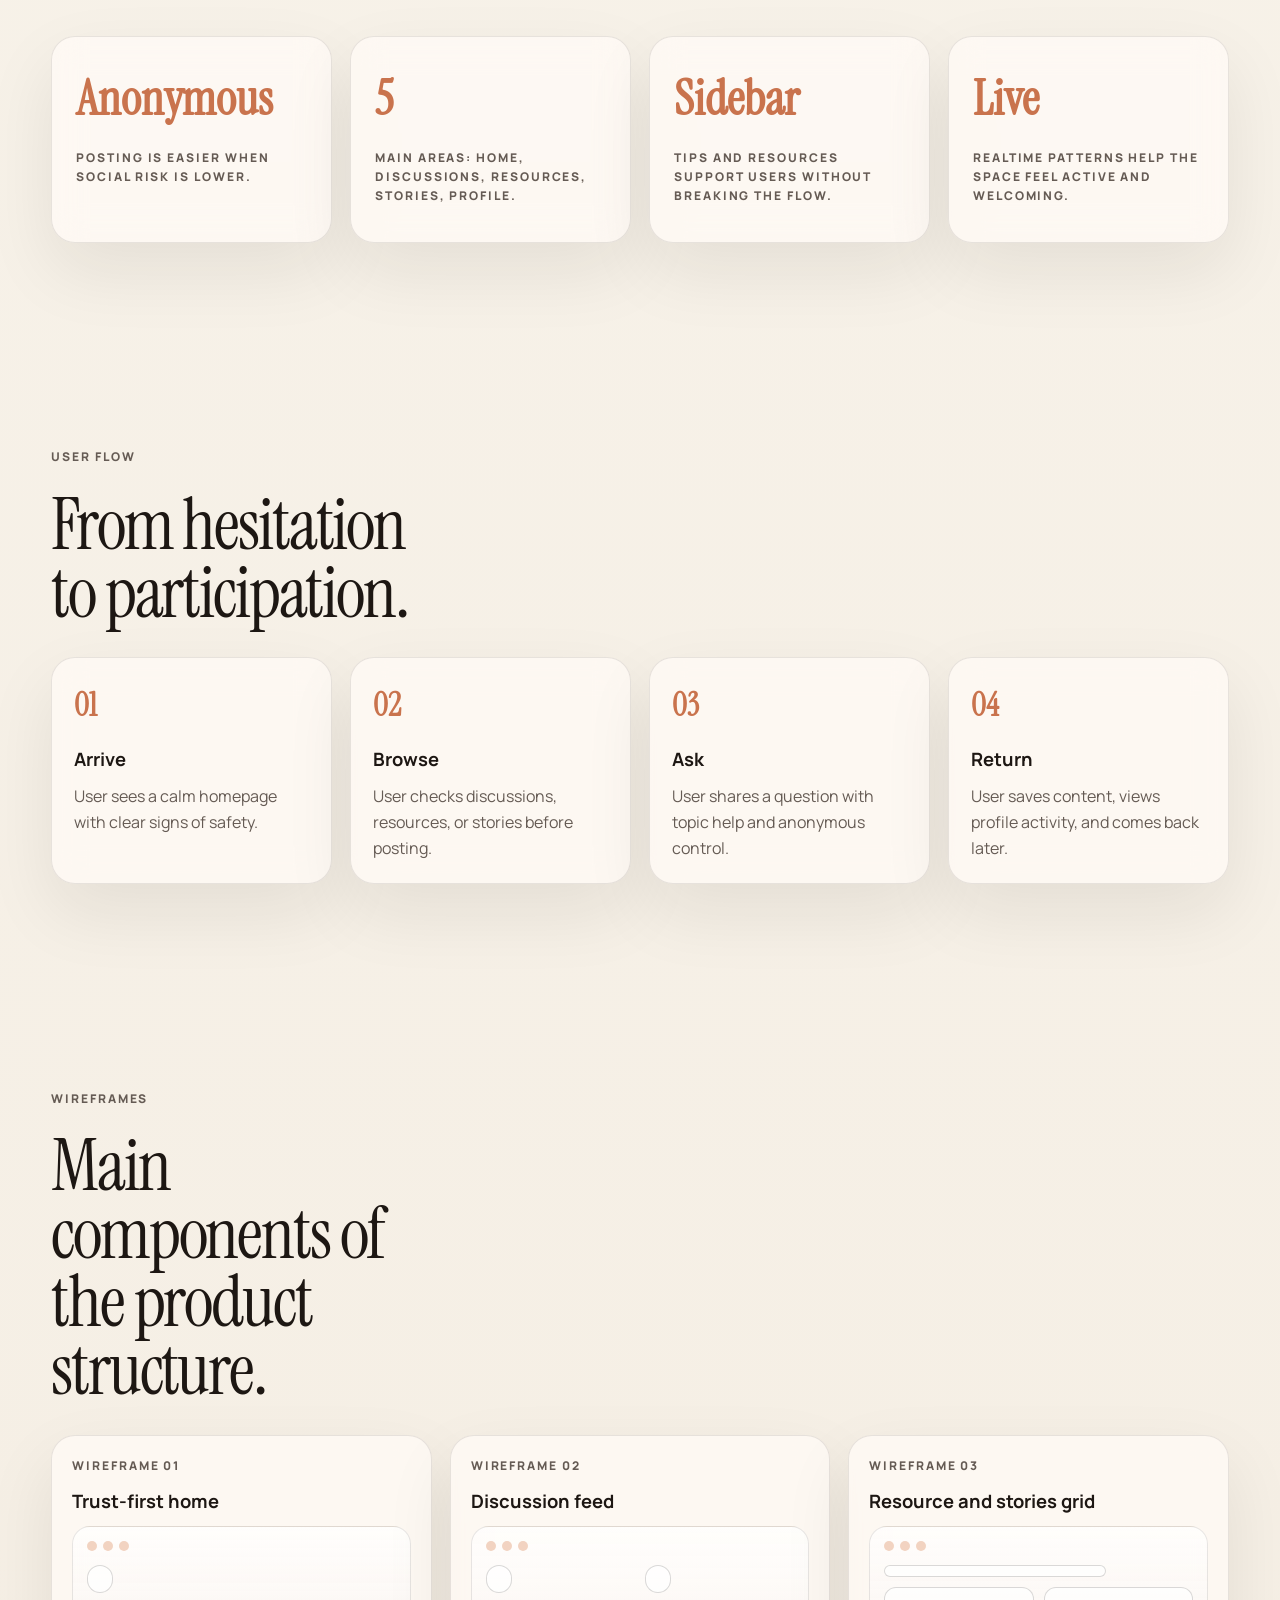
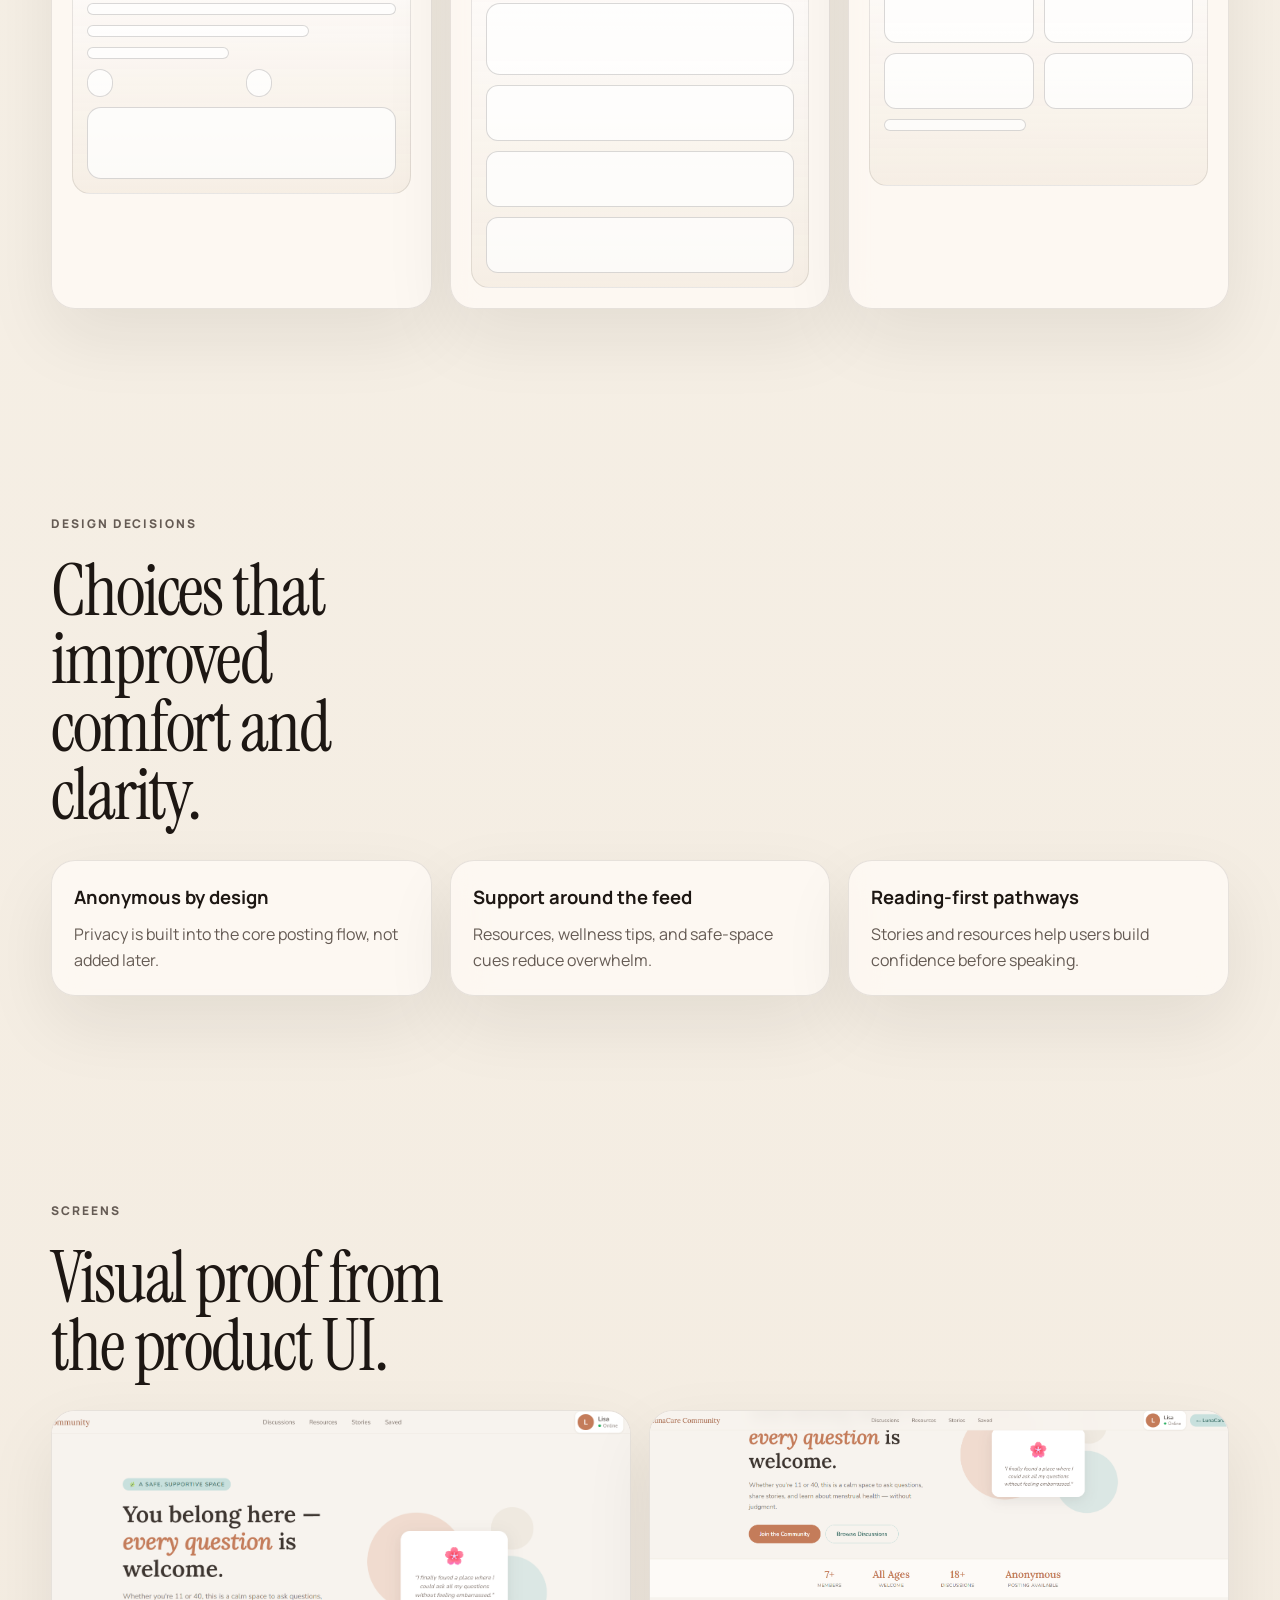
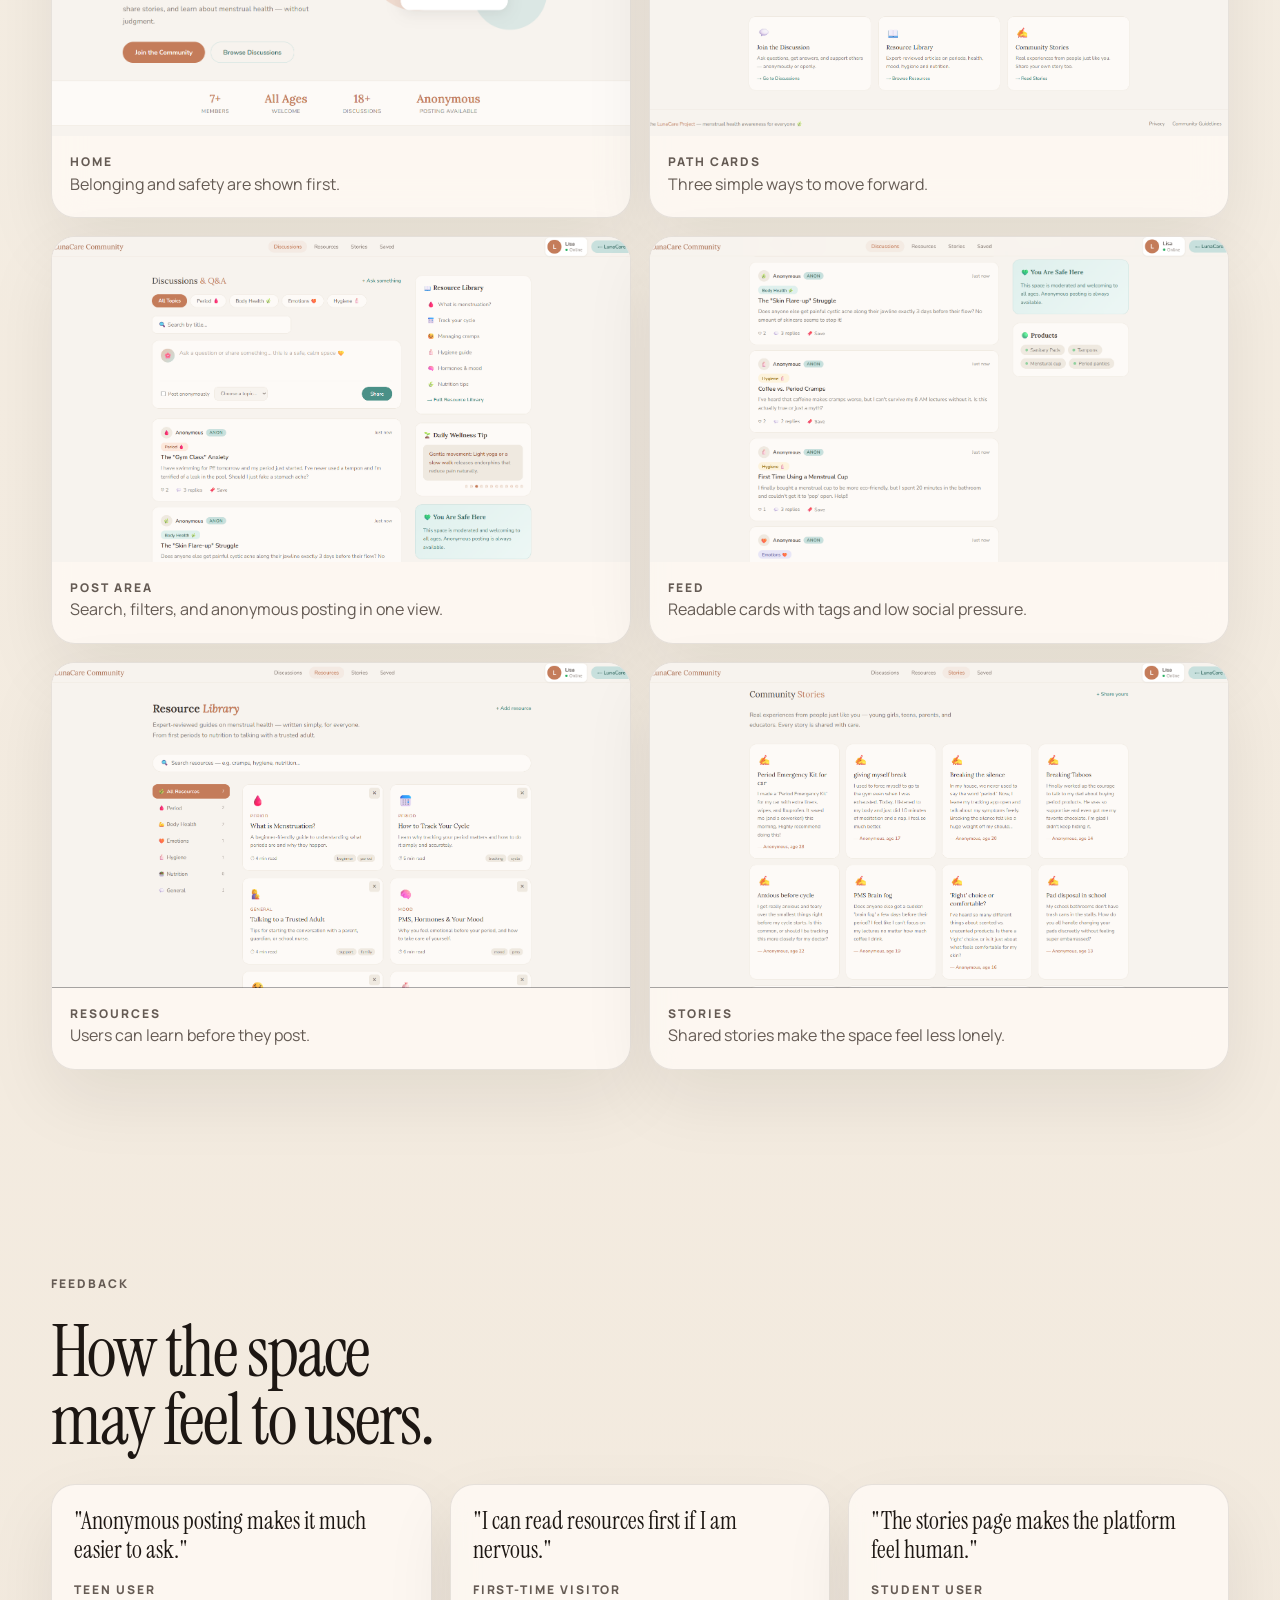
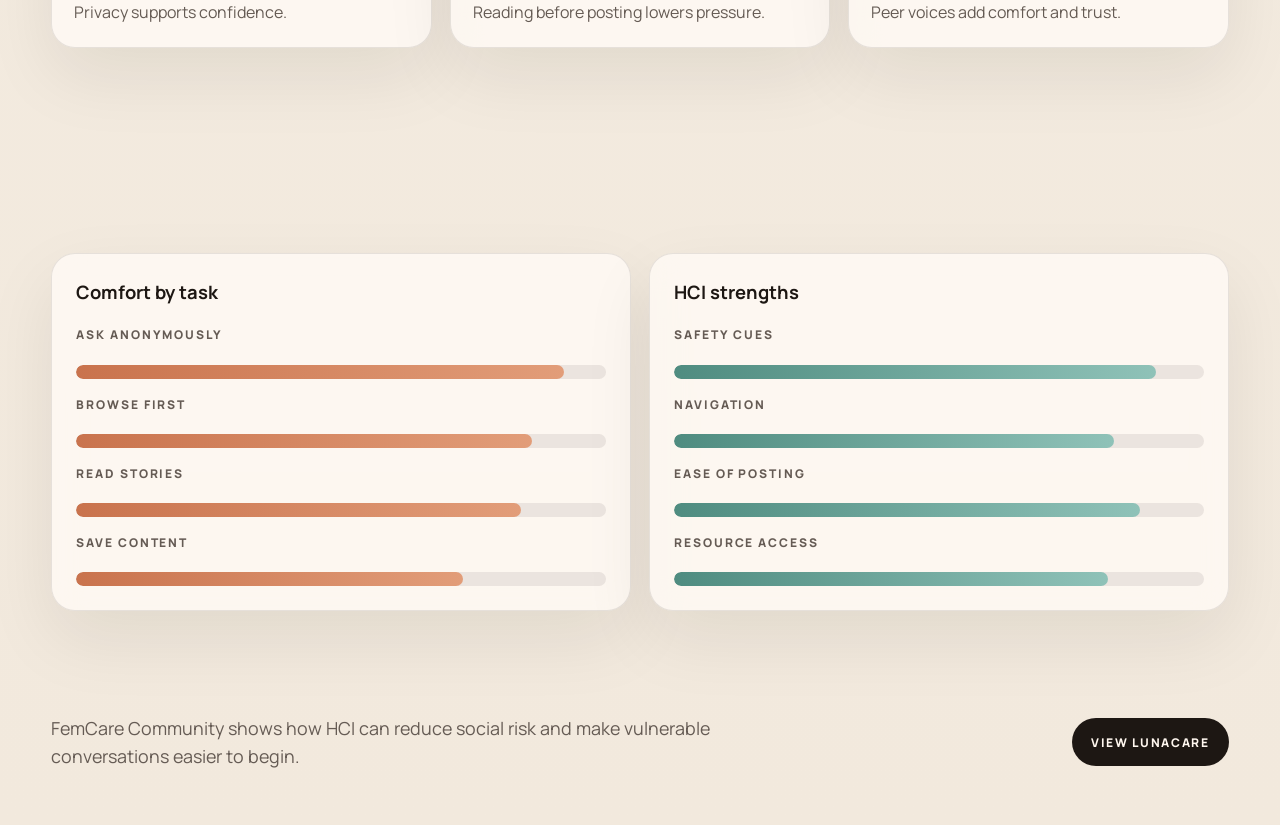
==== commit 0c5748ca: "Add files via upload" ====
--- a/femcare-community-case-study.html
+++ b/femcare-community-case-study.html
@@ -1,375 +1,561 @@
-<!DOCTYPE html>
-<html lang="en">
-<head>
-<meta charset="UTF-8">
-<meta name="viewport" content="width=device-width, initial-scale=1.0">
-<title>FemCare Community 2.0 Case Study</title>
-<link rel="preconnect" href="https://fonts.googleapis.com">
-<link rel="preconnect" href="https://fonts.gstatic.com" crossorigin>
-<link href="https://fonts.googleapis.com/css2?family=Instrument+Serif:ital@0;1&family=Manrope:wght@400;500;600;700;800&display=swap" rel="stylesheet">
-<link rel="stylesheet" href="case-study.css">
-</head>
-<body>
-  <div class="page-shell">
-    <header class="case-topbar" id="caseTopbar">
-      <a class="case-brand" href="index.html">
-        <span class="case-brand-mark">DRJ</span>
-        <span>FemCare Community 2.0 case study</span>
-      </a>
+<!DOCTYPE html>
+<html lang="en">
+<head>
+<meta charset="UTF-8">
+<meta name="viewport" content="width=device-width, initial-scale=1.0">
+<title>FemCare Community 2.0 Case Study</title>
+<link rel="preconnect" href="https://fonts.googleapis.com">
+<link rel="preconnect" href="https://fonts.gstatic.com" crossorigin>
+<link href="https://fonts.googleapis.com/css2?family=Instrument+Serif:ital@0;1&family=Manrope:wght@400;500;600;700;800&display=swap" rel="stylesheet">
+<link rel="stylesheet" href="case-study.css">
+</head>
+<body>
+  <div class="page-shell">
+    <header class="case-topbar" id="caseTopbar">
+      <a class="case-brand" href="index.html">
+        <span class="case-brand-mark">DRJ</span>
+        <span>FemCare Community 2.0 case study</span>
+      </a>
       <nav class="case-nav">
         <a href="#overview">Overview</a>
+        <a href="#challenge">Challenge</a>
+        <a href="#goals">Goals</a>
+        <a href="#system">System</a>
         <a href="#process">Process</a>
         <a href="#wireframes">Wireframes</a>
         <a href="#screens">Screens</a>
-        <a href="#feedback">Feedback</a>
       </nav>
-      <a class="case-home-link" href="index.html">Back to Portfolio</a>
-    </header>
-
-    <section class="case-section case-hero">
-      <div class="reveal">
-        <p class="eyebrow">Community Platform · HXI / UX</p>
-        <h1>FemCare Community 2.0 makes hard questions easier to ask.</h1>
-        <p class="hero-summary">
-          FemCare Community 2.0 is a discussion-driven menstrual-health community with anonymous posting,
-          peer stories, curated resources, saved posts, and profile-based participation. The core design problem
-          was not only information access, but how to lower embarrassment, uncertainty, and fear of being judged.
-        </p>
-        <div class="hero-meta">
-          <div class="hero-meta-card">
-            <p class="meta-label">Role</p>
-            <p class="meta-value">UX Designer, Frontend Builder</p>
-          </div>
-          <div class="hero-meta-card">
-            <p class="meta-label">Interaction Focus</p>
-            <p class="meta-value">Anonymous posting, guided discovery, community trust</p>
-          </div>
-          <div class="hero-meta-card">
-            <p class="meta-label">Architecture</p>
-            <p class="meta-value">Discussions, resources, stories, saved, profile</p>
-          </div>
-          <div class="hero-meta-card">
-            <p class="meta-label">Backend Pattern</p>
-            <p class="meta-value">Firebase auth, posts, replies, stories, resources</p>
-          </div>
+      <a class="case-home-link" href="index.html">Back to Portfolio</a>
+    </header>
+
+    <section class="case-section case-hero">
+      <div class="reveal">
+        <p class="eyebrow">Community Platform &middot; HCI / UX</p>
+        <h1>FemCare Community makes hard questions easier to ask.</h1>
+        <p class="hero-summary">
+          A calm health community with anonymous posting, helpful resources, peer stories, and a softer social experience.
+        </p>
+        <div class="hero-meta">
+          <div class="hero-meta-card">
+            <p class="meta-label">Role</p>
+            <p class="meta-value">UX Designer</p>
+          </div>
+          <div class="hero-meta-card">
+            <p class="meta-label">Focus</p>
+            <p class="meta-value">Trust, privacy, and easier posting</p>
+          </div>
+          <div class="hero-meta-card">
+            <p class="meta-label">Core Areas</p>
+            <p class="meta-value">Discussions, resources, stories, saved</p>
+          </div>
+          <div class="hero-meta-card">
+            <p class="meta-label">System</p>
+            <p class="meta-value">Firebase auth and live content</p>
+          </div>
+        </div>
+      </div>
+      <div class="hero-stage reveal">
+        <img src="assets/images/community/community-home-hero.png" alt="FemCare community home hero screenshot">
+        <div class="hero-stage-caption">
+          <span>Safe tone and clear first step.</span>
+          <span>Belonging comes before posting.</span>
+        </div>
+      </div>
+    </section>
+
+    <section class="case-section" id="overview">
+      <div class="section-heading reveal">
+        <p class="section-kicker">Overview</p>
+        <h2>Designing for privacy, comfort, and confidence.</h2>
+      </div>
+      <div class="story-list">
+        <article class="story-card reveal">
+          <h3>Problem</h3>
+          <p>Users may feel shy, scared, or judged in health communities.</p>
+        </article>
+        <article class="story-card reveal">
+          <h3>Goal</h3>
+          <p>Make asking and reading feel safe from the start.</p>
+        </article>
+        <article class="story-card reveal">
+          <h3>Outcome</h3>
+          <p>Users can post anonymously, browse, save, and learn.</p>
+        </article>
+      </div>
+    </section>
+
+    <section class="case-section" id="challenge">
+      <div class="section-heading reveal">
+        <p class="section-kicker">Project Brief</p>
+        <h2>The community needed to feel emotionally safe before asking users to post.</h2>
+      </div>
+      <div class="mini-table reveal">
+        <div class="mini-table-row">
+          <div class="mini-table-label">Challenge</div>
+          <div class="mini-table-value">Build a menstrual health community where users feel comfortable enough to ask personal questions.</div>
         </div>
-      </div>
-      <div class="hero-stage reveal">
-        <img src="assets/images/community/community-home-hero.png" alt="FemCare community home hero screenshot">
-        <div class="hero-stage-caption">
-          <span>Actual screenshot from the community product.</span>
-          <span>Warm language + clear promise of safety.</span>
+        <div class="mini-table-row">
+          <div class="mini-table-label">Users</div>
+          <div class="mini-table-value">Teenagers, students, and young adults who may feel shy, worried, or judged.</div>
         </div>
-      </div>
-    </section>
-
-    <section class="case-section" id="overview">
-      <div class="section-heading reveal">
-        <p class="section-kicker">Overview</p>
-        <h2>Designing for users who need privacy before they post.</h2>
-      </div>
-      <div class="two-col">
-        <div class="story-list">
-          <article class="story-card reveal">
-            <h3>Problem</h3>
-            <p>Many health communities feel too public or too hard to enter.</p>
-          </article>
-          <article class="story-card reveal">
-            <h3>Opportunity</h3>
-            <p>Use anonymity, support cues, and clear content to make posting easier.</p>
-          </article>
-          <article class="story-card reveal">
-            <h3>Experience Goal</h3>
-            <p>Make users feel safe enough to ask a question quickly.</p>
-          </article>
+        <div class="mini-table-row">
+          <div class="mini-table-label">Need</div>
+          <div class="mini-table-value">More privacy, clearer support, and easier ways to read before posting.</div>
         </div>
-        <div class="note-banner reveal">
-          <p>
-            LunaFlow is a menstrual health awareness platform designed with a user-centered approach to support users who may feel hesitant or unsure when seeking sensitive health information. I developed two key features: a chatbot for quick, low-effort guidance and a community discussion page for peer support. The chatbot provides instant answers, reducing search effort and cognitive load, while the community enables users to share experiences, ask questions, and engage in structured conversations. Together, these features offer both immediate help and real user interaction, creating a more accessible, supportive, and engaging UX.
-          </p>
+        <div class="mini-table-row">
+          <div class="mini-table-label">Approach</div>
+          <div class="mini-table-value">Use trust cues, anonymous posting, simple navigation, and gentle community language.</div>
         </div>
       </div>
     </section>
 
+    <section class="case-section">
+      <div class="section-heading reveal">
+        <p class="section-kicker">Research</p>
+        <h2>Main findings that shaped the community flow.</h2>
+      </div>
+      <div class="insight-grid">
+        <article class="insight-card reveal">
+          <h3>Privacy is a first need</h3>
+          <p>Many users need low social risk before they feel ready to ask a question.</p>
+        </article>
+        <article class="insight-card reveal">
+          <h3>Reading comes before posting</h3>
+          <p>Resources and stories help users build confidence before joining a discussion.</p>
+        </article>
+        <article class="insight-card reveal">
+          <h3>Support should stay visible</h3>
+          <p>Helpful side content works best when it lives next to the main feed.</p>
+        </article>
+      </div>
+    </section>
+
+    <section class="case-section" id="goals">
+      <div class="section-heading reveal">
+        <p class="section-kicker">Goals</p>
+        <h2>What the product needed to achieve.</h2>
+      </div>
+      <div class="goal-grid">
+        <article class="goal-card reveal">
+          <h3>Make posting easier</h3>
+          <p>Reduce fear with anonymous options and softer entry points.</p>
+        </article>
+        <article class="goal-card reveal">
+          <h3>Support quiet users too</h3>
+          <p>Let users browse resources and stories before they speak.</p>
+        </article>
+        <article class="goal-card reveal">
+          <h3>Encourage return visits</h3>
+          <p>Use saved content, profiles, and stories to create a fuller loop.</p>
+        </article>
+      </div>
+    </section>
+
+    <section class="case-section" id="system">
+      <div class="section-heading reveal">
+        <p class="section-kicker">Design System</p>
+        <h2>Typography and full project color grid.</h2>
+      </div>
+      <div class="system-grid">
+        <article class="system-card reveal">
+          <p class="wireframe-label">Typography</p>
+          <h3>Friendly and easy to read</h3>
+          <div class="type-specimen">
+            <div class="type-sample serif">Lora</div>
+            <p class="type-note">Used for headers, titles, and key section names.</p>
+            <div class="type-sample sans">Nunito</div>
+            <p class="type-note">Used for body text, UI labels, cards, and forms.</p>
+          </div>
+          <div class="type-scale">
+            <div class="type-scale-row">
+              <span>Heading</span>
+              <strong>28 to 48px</strong>
+            </div>
+            <div class="type-scale-row">
+              <span>Section title</span>
+              <strong>18 to 24px</strong>
+            </div>
+            <div class="type-scale-row">
+              <span>Body</span>
+              <strong>14 to 16px</strong>
+            </div>
+            <div class="type-scale-row">
+              <span>Helper text</span>
+              <strong>12 to 13px</strong>
+            </div>
+          </div>
+        </article>
+        <article class="system-card reveal">
+          <p class="wireframe-label">Color Grid</p>
+          <h3>All hex colors found in the project CSS</h3>
+          <div class="palette-grid">
+            <div class="color-chip"><span class="swatch" style="background:#f7f3ee"></span><strong>#F7F3EE</strong></div>
+            <div class="color-chip"><span class="swatch" style="background:#efe9e0"></span><strong>#EFE9E0</strong></div>
+            <div class="color-chip"><span class="swatch" style="background:#fdfaf7"></span><strong>#FDFAF7</strong></div>
+            <div class="color-chip"><span class="swatch" style="background:#ffffff"></span><strong>#FFFFFF</strong></div>
+            <div class="color-chip"><span class="swatch" style="background:#fdf8f5"></span><strong>#FDF8F5</strong></div>
+            <div class="color-chip"><span class="swatch" style="background:#fdf3dc"></span><strong>#FDF3DC</strong></div>
+            <div class="color-chip"><span class="swatch" style="background:#fde8dc"></span><strong>#FDE8DC</strong></div>
+            <div class="color-chip"><span class="swatch" style="background:#fdecea"></span><strong>#FDECEA</strong></div>
+            <div class="color-chip"><span class="swatch" style="background:#fcd9d5"></span><strong>#FCD9D5</strong></div>
+            <div class="color-chip"><span class="swatch" style="background:#edf7f5"></span><strong>#EDF7F5</strong></div>
+            <div class="color-chip"><span class="swatch" style="background:#dff0ed"></span><strong>#DFF0ED</strong></div>
+            <div class="color-chip"><span class="swatch" style="background:#e8f5e8"></span><strong>#E8F5E8</strong></div>
+            <div class="color-chip"><span class="swatch" style="background:#e8e6f7"></span><strong>#E8E6F7</strong></div>
+            <div class="color-chip"><span class="swatch" style="background:#e9c3b0"></span><strong>#E9C3B0</strong></div>
+            <div class="color-chip"><span class="swatch" style="background:#c8e0dd"></span><strong>#C8E0DD</strong></div>
+            <div class="color-chip"><span class="swatch" style="background:#a8d4cf"></span><strong>#A8D4CF</strong></div>
+            <div class="color-chip"><span class="swatch" style="background:#c47c5a"></span><strong>#C47C5A</strong></div>
+            <div class="color-chip"><span class="swatch" style="background:#9e5a3a"></span><strong>#9E5A3A</strong></div>
+            <div class="color-chip"><span class="swatch" style="background:#4a9087"></span><strong>#4A9087</strong></div>
+            <div class="color-chip"><span class="swatch" style="background:#336860"></span><strong>#336860</strong></div>
+            <div class="color-chip"><span class="swatch" style="background:#4a7a72"></span><strong>#4A7A72</strong></div>
+            <div class="color-chip"><span class="swatch" style="background:#5bc47a"></span><strong>#5BC47A</strong></div>
+            <div class="color-chip"><span class="swatch" style="background:#27ae60"></span><strong>#27AE60</strong></div>
+            <div class="color-chip"><span class="swatch" style="background:#2d6a2d"></span><strong>#2D6A2D</strong></div>
+            <div class="color-chip"><span class="swatch" style="background:#946800"></span><strong>#946800</strong></div>
+            <div class="color-chip"><span class="swatch" style="background:#5c56a0"></span><strong>#5C56A0</strong></div>
+            <div class="color-chip"><span class="swatch" style="background:#c0392b"></span><strong>#C0392B</strong></div>
+            <div class="color-chip"><span class="swatch" style="background:#3d3530"></span><strong>#3D3530</strong></div>
+            <div class="color-chip"><span class="swatch" style="background:#8a7f78"></span><strong>#8A7F78</strong></div>
+            <div class="color-chip"><span class="swatch" style="background:#bbb0a8"></span><strong>#BBB0A8</strong></div>
+            <div class="color-chip"><span class="swatch" style="background:#888"></span><strong>#888888</strong></div>
+            <div class="color-chip"><span class="swatch" style="background:#666"></span><strong>#666666</strong></div>
+            <div class="color-chip"><span class="swatch" style="background:#333"></span><strong>#333333</strong></div>
+          </div>
+        </article>
+      </div>
+    </section>
+
     <section class="case-section" id="process">
-      <div class="section-heading reveal">
-        <p class="section-kicker">Process</p>
-        <h2>Turning a forum into an emotionally readable support space.</h2>
-      </div>
-      <div class="process-grid">
-        <article class="process-card reveal">
-          <span>01</span>
-          <h3>Surface psychological safety</h3>
-          <p>The hero, wellness cards, and “You Are Safe Here” message all reinforce tone and moderation before deeper interaction begins.</p>
-        </article>
-        <article class="process-card reveal">
-          <span>02</span>
-          <h3>Keep contribution lightweight</h3>
-          <p>Posting begins from a calm input box with anonymous toggle and simple topical categorization instead of heavy forms.</p>
-        </article>
-        <article class="process-card reveal">
-          <span>03</span>
-          <h3>Layer support around the feed</h3>
-          <p>The discussion page pairs the main thread list with resource shortcuts, wellness tips, reassurance, and product chips.</p>
-        </article>
-        <article class="process-card reveal">
-          <span>04</span>
-          <h3>Reward return visits</h3>
-          <p>Saved posts, profiles, stories, and resources turn the product from one-off Q&amp;A into an ongoing support ecosystem.</p>
+      <div class="section-heading reveal">
+        <p class="section-kicker">HCI Process</p>
+        <h2>Five steps that shaped the community.</h2>
+      </div>
+      <div class="hci-flow">
+        <article class="hci-step reveal">
+          <span>01</span>
+          <h3>Empathize</h3>
+          <p>Understand fear of judgment and need for privacy.</p>
+        </article>
+        <article class="hci-step reveal">
+          <span>02</span>
+          <h3>Design</h3>
+          <p>Use warm visuals, calm text, and trust cues.</p>
+        </article>
+        <article class="hci-step reveal">
+          <span>03</span>
+          <h3>Ideate</h3>
+          <p>Combine discussions, resources, stories, and saved posts.</p>
+        </article>
+        <article class="hci-step reveal">
+          <span>04</span>
+          <h3>Prototype</h3>
+          <p>Build homepage, feed, resource grid, and profile flow.</p>
+        </article>
+        <article class="hci-step reveal">
+          <span>05</span>
+          <h3>Test</h3>
+          <p>Check if posting, browsing, and learning feel easy.</p>
         </article>
       </div>
     </section>
 
     <section class="case-section">
       <div class="section-heading reveal">
-        <p class="section-kicker">HXI Strategy</p>
-        <h2>Interaction decisions that reduce embarrassment and increase willingness to ask.</h2>
-      </div>
-      <div class="impact-grid">
-        <article class="impact-card reveal">
-          <strong>Anonymous</strong>
-          <p class="impact-label">Posting is built into both quick-post and modal flows, lowering social risk for first questions.</p>
-        </article>
-        <article class="impact-card reveal">
-          <strong>5</strong>
-          <p class="impact-label">Core community destinations create a clear mental model: discussions, resources, stories, saved, profile.</p>
-        </article>
-        <article class="impact-card reveal">
-          <strong>Sidebar</strong>
-          <p class="impact-label">Contextual support sits beside the feed, so users can pivot to reading or self-soothing without leaving the page.</p>
-        </article>
-        <article class="impact-card reveal">
-          <strong>Realtime</strong>
-          <p class="impact-label">Firebase-driven activity patterns make the community feel active, responsive, and alive.</p>
+        <p class="section-kicker">Design Process</p>
+        <h2>How the experience was shaped step by step.</h2>
+      </div>
+      <div class="timeline-grid">
+        <article class="timeline-card reveal">
+          <strong>01</strong>
+          <h3>Study user emotion</h3>
+          <p>Focus on fear of judgment, privacy, and hesitation.</p>
+        </article>
+        <article class="timeline-card reveal">
+          <strong>02</strong>
+          <h3>Plan the content model</h3>
+          <p>Separate discussions, resources, stories, saved, and profile.</p>
+        </article>
+        <article class="timeline-card reveal">
+          <strong>03</strong>
+          <h3>Build trust cues</h3>
+          <p>Add safe language, soft colors, and visible support around the feed.</p>
+        </article>
+        <article class="timeline-card reveal">
+          <strong>04</strong>
+          <h3>Refine usability</h3>
+          <p>Make posting, browsing, and reading easier across the key pages.</p>
+        </article>
+      </div>
+    </section>
+
+    <section class="case-section">
+      <div class="section-heading reveal">
+        <p class="section-kicker">Key Views</p>
+        <h2>Support is built around the main feed.</h2>
+      </div>
+      <div class="impact-grid">
+        <article class="impact-card reveal">
+          <strong>Anonymous</strong>
+          <p class="impact-label">Posting is easier when social risk is lower.</p>
+        </article>
+        <article class="impact-card reveal">
+          <strong>5</strong>
+          <p class="impact-label">Main areas: home, discussions, resources, stories, profile.</p>
+        </article>
+        <article class="impact-card reveal">
+          <strong>Sidebar</strong>
+          <p class="impact-label">Tips and resources support users without breaking the flow.</p>
+        </article>
+        <article class="impact-card reveal">
+          <strong>Live</strong>
+          <p class="impact-label">Realtime patterns help the space feel active and welcoming.</p>
+        </article>
+      </div>
+    </section>
+
+    <section class="case-section">
+      <div class="section-heading reveal">
+        <p class="section-kicker">User Flow</p>
+        <h2>From hesitation to participation.</h2>
+      </div>
+      <div class="flow-grid">
+        <article class="flow-card reveal">
+          <strong>01</strong>
+          <h3>Arrive</h3>
+          <p>User sees a calm homepage with clear signs of safety.</p>
+        </article>
+        <article class="flow-card reveal">
+          <strong>02</strong>
+          <h3>Browse</h3>
+          <p>User checks discussions, resources, or stories before posting.</p>
+        </article>
+        <article class="flow-card reveal">
+          <strong>03</strong>
+          <h3>Ask</h3>
+          <p>User shares a question with topic help and anonymous control.</p>
+        </article>
+        <article class="flow-card reveal">
+          <strong>04</strong>
+          <h3>Return</h3>
+          <p>User saves content, views profile activity, and comes back later.</p>
         </article>
       </div>
     </section>
 
     <section class="case-section" id="wireframes">
       <div class="section-heading reveal">
-        <p class="section-kicker">Reconstructed Wireframes</p>
-        <h2>Low-fidelity structure from the working product.</h2>
-      </div>
-      <div class="wireframe-grid">
-        <article class="wireframe-card reveal">
-          <p class="wireframe-label">Wireframe 01</p>
-          <h3>Trust-first homepage</h3>
-          <div class="wireframe-screen">
-            <div class="wf-browser"><span></span><span></span><span></span></div>
-            <div class="wf-stack">
-              <div class="wf-chip"></div>
-              <div class="wf-line lg"></div>
-              <div class="wf-line md"></div>
-              <div class="wf-line sm"></div>
-              <div class="wf-row">
-                <div class="wf-chip"></div>
-                <div class="wf-chip"></div>
-              </div>
-              <div class="wf-block"></div>
-            </div>
-          </div>
-        </article>
-        <article class="wireframe-card reveal">
-          <p class="wireframe-label">Wireframe 02</p>
-          <h3>Discussion feed + support sidebar</h3>
-          <div class="wireframe-screen">
-            <div class="wf-browser"><span></span><span></span><span></span></div>
-            <div class="wf-stack">
-              <div class="wf-row">
-                <div class="wf-chip"></div>
-                <div class="wf-chip"></div>
-              </div>
-              <div class="wf-block"></div>
-              <div class="wf-card-row"></div>
-              <div class="wf-card-row"></div>
-              <div class="wf-card-row"></div>
-            </div>
-          </div>
-        </article>
-        <article class="wireframe-card reveal">
-          <p class="wireframe-label">Wireframe 03</p>
-          <h3>Resource and stories grid</h3>
-          <div class="wireframe-screen">
-            <div class="wf-browser"><span></span><span></span><span></span></div>
-            <div class="wf-stack">
-              <div class="wf-line md"></div>
-              <div class="wf-row">
-                <div class="wf-card-row"></div>
-                <div class="wf-card-row"></div>
-              </div>
-              <div class="wf-row">
-                <div class="wf-card-row"></div>
-                <div class="wf-card-row"></div>
-              </div>
-              <div class="wf-line sm"></div>
-            </div>
-          </div>
-        </article>
-      </div>
-    </section>
-
-    <section class="case-section" id="screens">
-      <div class="section-heading reveal">
-        <p class="section-kicker">Shipped Screens</p>
-        <h2>Actual UI captures from the product.</h2>
-      </div>
-      <div class="screenshot-grid">
-        <article class="screenshot-card reveal">
-          <img src="assets/images/community/community-home-hero.png" alt="Community home hero screenshot">
-          <div class="screenshot-caption">
-            <p class="screenshot-label">Home hero</p>
-            <p>The first screen foregrounds belonging and question safety before any heavy information or interaction demand.</p>
-          </div>
-        </article>
-        <article class="screenshot-card reveal">
-          <img src="assets/images/community/community-home-cards.png" alt="Community homepage cards screenshot">
-          <div class="screenshot-caption">
-            <p class="screenshot-label">Pathway cards</p>
-            <p>Three clear next steps help users choose between discussion, resources, and stories without cognitive overload.</p>
-          </div>
-        </article>
-        <article class="screenshot-card reveal">
-          <img src="assets/images/community/community-discussions-top.png" alt="Community discussion entry screenshot">
-          <div class="screenshot-caption">
-            <p class="screenshot-label">Discussion entry</p>
-            <p>The top of the feed combines filters, search, anonymous posting, and resource shortcuts in one support-oriented view.</p>
-          </div>
-        </article>
-        <article class="screenshot-card reveal">
-          <img src="assets/images/community/community-discussions-feed.png" alt="Community discussion feed screenshot">
-          <div class="screenshot-caption">
-            <p class="screenshot-label">Discussion feed</p>
-            <p>Post cards are readable, lightweight, and emotionally legible, using tags and anonymity chips to reduce social friction.</p>
-          </div>
-        </article>
-        <article class="screenshot-card reveal">
-          <img src="assets/images/community/community-resources.png" alt="Community resources screenshot">
-          <div class="screenshot-caption">
-            <p class="screenshot-label">Resources</p>
-            <p>The content library shifts the platform from pure community support into expert-guided self-education.</p>
-          </div>
-        </article>
-        <article class="screenshot-card reveal">
-          <img src="assets/images/community/community-stories.png" alt="Community stories screenshot">
-          <div class="screenshot-caption">
-            <p class="screenshot-label">Stories</p>
-            <p>User stories extend the product’s empathy model by making emotional validation visible and repeatable.</p>
-          </div>
-        </article>
-        <article class="screenshot-card reveal">
-          <img src="assets/images/community/community-profile.png" alt="Community profile screenshot">
-          <div class="screenshot-caption">
-            <p class="screenshot-label">Profile / retention loop</p>
-            <p>The profile page closes the feedback loop by showing participation history, saved content, and a reason to come back.</p>
-          </div>
-        </article>
-      </div>
-    </section>
-
-    <section class="case-section" id="feedback">
-      <div class="section-heading reveal">
-        <p class="section-kicker"> User Feedback</p>
-        <h2>Sample user quotes in simple words.</h2>
-      </div>
-      <div class="feedback-grid">
-        <article class="feedback-card reveal">
-          <blockquote>“Anonymous posting makes this feel much easier to use than a normal forum.”</blockquote>
-          <p class="feedback-role">Teen participant</p>
-          <p>The anonymity toggle directly addresses fear of exposure, which is often the biggest blocker in sensitive-topic communities.</p>
-        </article>
-        <article class="feedback-card reveal">
-          <blockquote>“I like that resources sit next to discussions, so I can read first if I’m nervous.”</blockquote>
-          <p class="feedback-role">First-time visitor</p>
-          <p>Supporting anxious users with alternate pathways helps prevent bounce or silent drop-off.</p>
-        </article>
-        <article class="feedback-card reveal">
-          <blockquote>“The stories page makes the whole platform feel less lonely.”</blockquote>
-          <p class="feedback-role">Young adult user</p>
-          <p>Community storytelling adds emotional proof, not just informational proof.</p>
+        <p class="section-kicker">Wireframes</p>
+        <h2>Main components of the product structure.</h2>
+      </div>
+      <div class="wireframe-grid">
+        <article class="wireframe-card reveal">
+          <p class="wireframe-label">Wireframe 01</p>
+          <h3>Trust-first home</h3>
+          <div class="wireframe-screen">
+            <div class="wf-browser"><span></span><span></span><span></span></div>
+            <div class="wf-stack">
+              <div class="wf-chip"></div>
+              <div class="wf-line lg"></div>
+              <div class="wf-line md"></div>
+              <div class="wf-line sm"></div>
+              <div class="wf-row">
+                <div class="wf-chip"></div>
+                <div class="wf-chip"></div>
+              </div>
+              <div class="wf-block"></div>
+            </div>
+          </div>
+        </article>
+        <article class="wireframe-card reveal">
+          <p class="wireframe-label">Wireframe 02</p>
+          <h3>Discussion feed</h3>
+          <div class="wireframe-screen">
+            <div class="wf-browser"><span></span><span></span><span></span></div>
+            <div class="wf-stack">
+              <div class="wf-row">
+                <div class="wf-chip"></div>
+                <div class="wf-chip"></div>
+              </div>
+              <div class="wf-block"></div>
+              <div class="wf-card-row"></div>
+              <div class="wf-card-row"></div>
+              <div class="wf-card-row"></div>
+            </div>
+          </div>
+        </article>
+        <article class="wireframe-card reveal">
+          <p class="wireframe-label">Wireframe 03</p>
+          <h3>Resource and stories grid</h3>
+          <div class="wireframe-screen">
+            <div class="wf-browser"><span></span><span></span><span></span></div>
+            <div class="wf-stack">
+              <div class="wf-line md"></div>
+              <div class="wf-row">
+                <div class="wf-card-row"></div>
+                <div class="wf-card-row"></div>
+              </div>
+              <div class="wf-row">
+                <div class="wf-card-row"></div>
+                <div class="wf-card-row"></div>
+              </div>
+              <div class="wf-line sm"></div>
+            </div>
+          </div>
         </article>
       </div>
     </section>
 
     <section class="case-section">
       <div class="section-heading reveal">
-        <p class="section-kicker">Usability</p>
-        <h2>What works best in the design.</h2>
-      </div>
-      <div class="chart-grid">
-        <article class="chart-card reveal">
-          <h3>Perceived comfort by workflow</h3>
-          <div class="chart-bars">
-            <div class="chart-row">
-              <div class="chart-label">Ask anonymously</div>
-              <div class="chart-track"><div class="chart-fill" style="width: 92%"></div></div>
-            </div>
-            <div class="chart-row">
-              <div class="chart-label">Browse before posting</div>
-              <div class="chart-track"><div class="chart-fill" style="width: 86%"></div></div>
-            </div>
-            <div class="chart-row">
-              <div class="chart-label">Read shared stories</div>
-              <div class="chart-track"><div class="chart-fill" style="width: 84%"></div></div>
-            </div>
-            <div class="chart-row">
-              <div class="chart-label">Save a discussion</div>
-              <div class="chart-track"><div class="chart-fill" style="width: 73%"></div></div>
-            </div>
-          </div>
-        </article>
-        <article class="chart-card reveal">
-          <h3>Interaction quality</h3>
-          <div class="chart-bars">
-            <div class="chart-row">
-              <div class="chart-label">Psychological safety cues</div>
-              <div class="chart-track"><div class="chart-fill mint" style="width: 91%"></div></div>
-            </div>
-            <div class="chart-row">
-              <div class="chart-label">Navigation clarity</div>
-              <div class="chart-track"><div class="chart-fill mint" style="width: 83%"></div></div>
-            </div>
-            <div class="chart-row">
-              <div class="chart-label">Conversation readiness</div>
-              <div class="chart-track"><div class="chart-fill mint" style="width: 88%"></div></div>
-            </div>
-            <div class="chart-row">
-              <div class="chart-label">Resource discoverability</div>
-              <div class="chart-track"><div class="chart-fill mint" style="width: 82%"></div></div>
-            </div>
-          </div>
-        </article>
-      </div>
-    </section>
-
-    <section class="case-section">
-      <div class="quote-wall">
-        <div class="section-heading reveal">
-          <p class="section-kicker">Design Insight</p>
-          <h2>FemCare Community works because it treats emotional readiness as part of navigation design.</h2>
-        </div>
-        <div class="quote-stack">
-          <div class="quote-card reveal">
-            <p class="quote-label">Why it matters</p>
-            <blockquote>Users do not arrive ready to speak. The interface has to earn that readiness.</blockquote>
-            <p>The product does this with privacy cues, soft visuals, visible moderation language, and optional reading-first pathways.</p>
-          </div>
-          <div class="quote-card reveal">
-            <p class="quote-label">HXI Takeaway</p>
-            <blockquote>The best community interaction pattern here is not a feature. It is the lowering of social risk.</blockquote>
-            <p>That makes the product more than a forum UI. It becomes a designed emotional environment for vulnerable conversations.</p>
-          </div>
-        </div>
-      </div>
-    </section>
-
-    <div class="footer-back">
-      <p class="hero-summary" style="margin:0;">FemCare Community 2.0 demonstrates a clear HXI principle: socially sensitive spaces need interaction design that protects confidence before asking for expression.</p>
-      <a class="case-home-link" href="lunacare-case-study.html">View LunaCare</a>
-    </div>
-  </div>
-
-  <script src="case-study.js"></script>
-</body>
-</html>
-
-
+        <p class="section-kicker">Design Decisions</p>
+        <h2>Choices that improved comfort and clarity.</h2>
+      </div>
+      <div class="decision-grid">
+        <article class="decision-card reveal">
+          <h3>Anonymous by design</h3>
+          <p>Privacy is built into the core posting flow, not added later.</p>
+        </article>
+        <article class="decision-card reveal">
+          <h3>Support around the feed</h3>
+          <p>Resources, wellness tips, and safe-space cues reduce overwhelm.</p>
+        </article>
+        <article class="decision-card reveal">
+          <h3>Reading-first pathways</h3>
+          <p>Stories and resources help users build confidence before speaking.</p>
+        </article>
+      </div>
+    </section>
+
+    <section class="case-section" id="screens">
+      <div class="section-heading reveal">
+        <p class="section-kicker">Screens</p>
+        <h2>Visual proof from the product UI.</h2>
+      </div>
+      <div class="screenshot-grid">
+        <article class="screenshot-card reveal">
+          <img src="assets/images/community/community-home-hero.png" alt="Community home hero screenshot">
+          <div class="screenshot-caption">
+            <p class="screenshot-label">Home</p>
+            <p>Belonging and safety are shown first.</p>
+          </div>
+        </article>
+        <article class="screenshot-card reveal">
+          <img src="assets/images/community/community-home-cards.png" alt="Community homepage cards screenshot">
+          <div class="screenshot-caption">
+            <p class="screenshot-label">Path cards</p>
+            <p>Three simple ways to move forward.</p>
+          </div>
+        </article>
+        <article class="screenshot-card reveal">
+          <img src="assets/images/community/community-discussions-top.png" alt="Community discussion entry screenshot">
+          <div class="screenshot-caption">
+            <p class="screenshot-label">Post area</p>
+            <p>Search, filters, and anonymous posting in one view.</p>
+          </div>
+        </article>
+        <article class="screenshot-card reveal">
+          <img src="assets/images/community/community-discussions-feed.png" alt="Community discussion feed screenshot">
+          <div class="screenshot-caption">
+            <p class="screenshot-label">Feed</p>
+            <p>Readable cards with tags and low social pressure.</p>
+          </div>
+        </article>
+        <article class="screenshot-card reveal">
+          <img src="assets/images/community/community-resources.png" alt="Community resources screenshot">
+          <div class="screenshot-caption">
+            <p class="screenshot-label">Resources</p>
+            <p>Users can learn before they post.</p>
+          </div>
+        </article>
+        <article class="screenshot-card reveal">
+          <img src="assets/images/community/community-stories.png" alt="Community stories screenshot">
+          <div class="screenshot-caption">
+            <p class="screenshot-label">Stories</p>
+            <p>Shared stories make the space feel less lonely.</p>
+          </div>
+        </article>
+      </div>
+    </section>
+
+    <section class="case-section" id="feedback">
+      <div class="section-heading reveal">
+        <p class="section-kicker">Feedback</p>
+        <h2>How the space may feel to users.</h2>
+      </div>
+      <div class="feedback-grid">
+        <article class="feedback-card reveal">
+          <blockquote>"Anonymous posting makes it much easier to ask."</blockquote>
+          <p class="feedback-role">Teen user</p>
+          <p>Privacy supports confidence.</p>
+        </article>
+        <article class="feedback-card reveal">
+          <blockquote>"I can read resources first if I am nervous."</blockquote>
+          <p class="feedback-role">First-time visitor</p>
+          <p>Reading before posting lowers pressure.</p>
+        </article>
+        <article class="feedback-card reveal">
+          <blockquote>"The stories page makes the platform feel human."</blockquote>
+          <p class="feedback-role">Student user</p>
+          <p>Peer voices add comfort and trust.</p>
+        </article>
+      </div>
+    </section>
+
+    <section class="case-section">
+      <div class="chart-grid">
+        <article class="chart-card reveal">
+          <h3>Comfort by task</h3>
+          <div class="chart-bars">
+            <div class="chart-row">
+              <div class="chart-label">Ask anonymously</div>
+              <div class="chart-track"><div class="chart-fill" style="width: 92%"></div></div>
+            </div>
+            <div class="chart-row">
+              <div class="chart-label">Browse first</div>
+              <div class="chart-track"><div class="chart-fill" style="width: 86%"></div></div>
+            </div>
+            <div class="chart-row">
+              <div class="chart-label">Read stories</div>
+              <div class="chart-track"><div class="chart-fill" style="width: 84%"></div></div>
+            </div>
+            <div class="chart-row">
+              <div class="chart-label">Save content</div>
+              <div class="chart-track"><div class="chart-fill" style="width: 73%"></div></div>
+            </div>
+          </div>
+        </article>
+        <article class="chart-card reveal">
+          <h3>HCI strengths</h3>
+          <div class="chart-bars">
+            <div class="chart-row">
+              <div class="chart-label">Safety cues</div>
+              <div class="chart-track"><div class="chart-fill mint" style="width: 91%"></div></div>
+            </div>
+            <div class="chart-row">
+              <div class="chart-label">Navigation</div>
+              <div class="chart-track"><div class="chart-fill mint" style="width: 83%"></div></div>
+            </div>
+            <div class="chart-row">
+              <div class="chart-label">Ease of posting</div>
+              <div class="chart-track"><div class="chart-fill mint" style="width: 88%"></div></div>
+            </div>
+            <div class="chart-row">
+              <div class="chart-label">Resource access</div>
+              <div class="chart-track"><div class="chart-fill mint" style="width: 82%"></div></div>
+            </div>
+          </div>
+        </article>
+      </div>
+    </section>
+
+    <div class="footer-back">
+      <p class="hero-summary" style="margin:0;">FemCare Community shows how HCI can reduce social risk and make vulnerable conversations easier to begin.</p>
+      <a class="case-home-link" href="lunacare-case-study.html">View LunaCare</a>
+    </div>
+  </div>
+
+  <script src="case-study.js"></script>
+</body>
+</html>
--- a/case-study.css
+++ b/case-study.css
@@ -271,13 +271,35 @@
 .impact-grid,
 .chart-grid,
 .wireframe-grid,
-.screenshot-grid {
+.screenshot-grid,
+.system-grid,
+.hci-flow,
+.palette-grid,
+.insight-grid,
+.goal-grid,
+.flow-grid,
+.decision-grid,
+.timeline-grid {
   display: grid;
   gap: 18px;
 }
 
 .story-list {
   grid-template-columns: repeat(3, minmax(0, 1fr));
+}
+
+.insight-grid,
+.goal-grid,
+.decision-grid {
+  grid-template-columns: repeat(3, minmax(0, 1fr));
+}
+
+.timeline-grid {
+  grid-template-columns: repeat(4, minmax(0, 1fr));
+}
+
+.flow-grid {
+  grid-template-columns: repeat(4, minmax(0, 1fr));
 }
 
 .story-card h3,
@@ -285,7 +307,12 @@
 .feedback-card h3,
 .wireframe-card h3,
 .chart-card h3,
-.impact-card h3 {
+.impact-card h3,
+.insight-card h3,
+.goal-card h3,
+.flow-card h3,
+.decision-card h3,
+.timeline-card h3 {
   margin: 0 0 10px;
   font-size: 1.15rem;
 }
@@ -310,6 +337,193 @@
 .note-banner p {
   margin: 0;
   color: var(--text-soft);
+}
+
+.system-grid {
+  grid-template-columns: minmax(0, 0.9fr) minmax(0, 1.1fr);
+}
+
+.system-card,
+.hci-step {
+  padding: 24px;
+  border-radius: var(--radius-lg);
+  border: 1px solid var(--line);
+  background: var(--surface);
+  backdrop-filter: blur(16px);
+  box-shadow: var(--shadow);
+}
+
+.type-specimen {
+  display: grid;
+  gap: 10px;
+  margin-top: 18px;
+}
+
+.type-sample {
+  padding: 18px 20px;
+  border-radius: 18px;
+  border: 1px solid var(--line);
+  background: rgba(255,255,255,0.55);
+  font-size: clamp(2rem, 4vw, 3rem);
+  line-height: 1;
+}
+
+.type-sample.serif {
+  font-family: "Lora", Georgia, serif;
+}
+
+.type-sample.sans {
+  font-family: "Nunito", Arial, sans-serif;
+}
+
+.type-note {
+  margin: 0;
+  color: var(--text-soft);
+}
+
+.type-scale {
+  display: grid;
+  gap: 10px;
+  margin-top: 18px;
+}
+
+.type-scale-row {
+  display: flex;
+  align-items: center;
+  justify-content: space-between;
+  gap: 12px;
+  padding: 12px 14px;
+  border-radius: 14px;
+  border: 1px solid var(--line);
+  background: rgba(255,255,255,0.42);
+}
+
+.palette-grid {
+  grid-template-columns: repeat(3, minmax(0, 1fr));
+}
+
+.color-chip {
+  display: grid;
+  gap: 10px;
+  padding: 14px;
+  border-radius: 16px;
+  border: 1px solid var(--line);
+  background: rgba(255,255,255,0.48);
+}
+
+.swatch {
+  display: block;
+  width: 100%;
+  height: 72px;
+  border-radius: 14px;
+  border: 1px solid rgba(29, 23, 19, 0.12);
+}
+
+.color-chip strong {
+  font-size: 0.85rem;
+  letter-spacing: 0.06em;
+}
+
+.hci-flow {
+  grid-template-columns: repeat(5, minmax(0, 1fr));
+  align-items: stretch;
+}
+
+.hci-step {
+  position: relative;
+}
+
+.hci-step span {
+  display: inline-flex;
+  margin-bottom: 16px;
+  font-family: var(--serif);
+  font-size: 2rem;
+  color: var(--accent);
+}
+
+.hci-step h3 {
+  margin: 0 0 10px;
+  font-size: 1.1rem;
+}
+
+.hci-step p {
+  margin: 0;
+  color: var(--text-soft);
+}
+
+.insight-card,
+.goal-card,
+.flow-card,
+.decision-card,
+.timeline-card {
+  padding: 22px;
+  border-radius: var(--radius-lg);
+  border: 1px solid var(--line);
+  background: var(--surface);
+  backdrop-filter: blur(16px);
+  box-shadow: var(--shadow);
+}
+
+.insight-card p,
+.goal-card p,
+.flow-card p,
+.decision-card p,
+.timeline-card p {
+  margin: 0;
+  color: var(--text-soft);
+}
+
+.timeline-card strong,
+.flow-card strong {
+  display: inline-flex;
+  margin-bottom: 14px;
+  font-family: var(--serif);
+  font-size: 2rem;
+  color: var(--accent);
+}
+
+.decision-card ul,
+.goal-card ul {
+  margin: 0;
+  padding-left: 18px;
+  color: var(--text-soft);
+}
+
+.mini-table {
+  overflow: hidden;
+  border-radius: var(--radius-lg);
+  border: 1px solid var(--line);
+  background: var(--surface);
+  box-shadow: var(--shadow);
+}
+
+.mini-table-row {
+  display: grid;
+  grid-template-columns: 180px 1fr;
+  border-top: 1px solid var(--line);
+}
+
+.mini-table-row:first-child {
+  border-top: none;
+}
+
+.mini-table-label,
+.mini-table-value {
+  padding: 16px 18px;
+}
+
+.mini-table-label {
+  font-size: 12px;
+  font-weight: 800;
+  letter-spacing: 0.14em;
+  text-transform: uppercase;
+  color: var(--text-soft);
+  border-right: 1px solid var(--line);
+  background: rgba(255,255,255,0.24);
+}
+
+.mini-table-value {
+  color: var(--text);
 }
 
 .wireframe-grid {
@@ -578,27 +792,45 @@
   .hero-meta,
   .process-grid,
   .story-list,
-  .wireframe-grid,
-  .feedback-grid,
-  .impact-grid,
-  .screenshot-grid {
-    grid-template-columns: repeat(2, minmax(0, 1fr));
-  }
-}
-
-@media (max-width: 820px) {
-  .case-nav {
-    display: none;
-  }
-
-  .hero-meta,
-  .process-grid,
-  .story-list,
+  .insight-grid,
+  .goal-grid,
+  .decision-grid,
+  .timeline-grid,
+  .flow-grid,
   .wireframe-grid,
   .feedback-grid,
   .impact-grid,
   .screenshot-grid,
-  .chart-grid {
+  .palette-grid,
+  .hci-flow {
+    grid-template-columns: repeat(2, minmax(0, 1fr));
+  }
+
+  .system-grid {
+    grid-template-columns: 1fr;
+  }
+}
+
+@media (max-width: 820px) {
+  .case-nav {
+    display: none;
+  }
+
+  .hero-meta,
+  .process-grid,
+  .story-list,
+  .insight-grid,
+  .goal-grid,
+  .decision-grid,
+  .timeline-grid,
+  .flow-grid,
+  .wireframe-grid,
+  .feedback-grid,
+  .impact-grid,
+  .screenshot-grid,
+  .chart-grid,
+  .palette-grid,
+  .hci-flow {
     grid-template-columns: 1fr;
   }
 
@@ -610,4 +842,13 @@
     flex-direction: column;
     align-items: stretch;
   }
-}
+
+  .mini-table-row {
+    grid-template-columns: 1fr;
+  }
+
+  .mini-table-label {
+    border-right: none;
+    border-bottom: 1px solid var(--line);
+  }
+}
